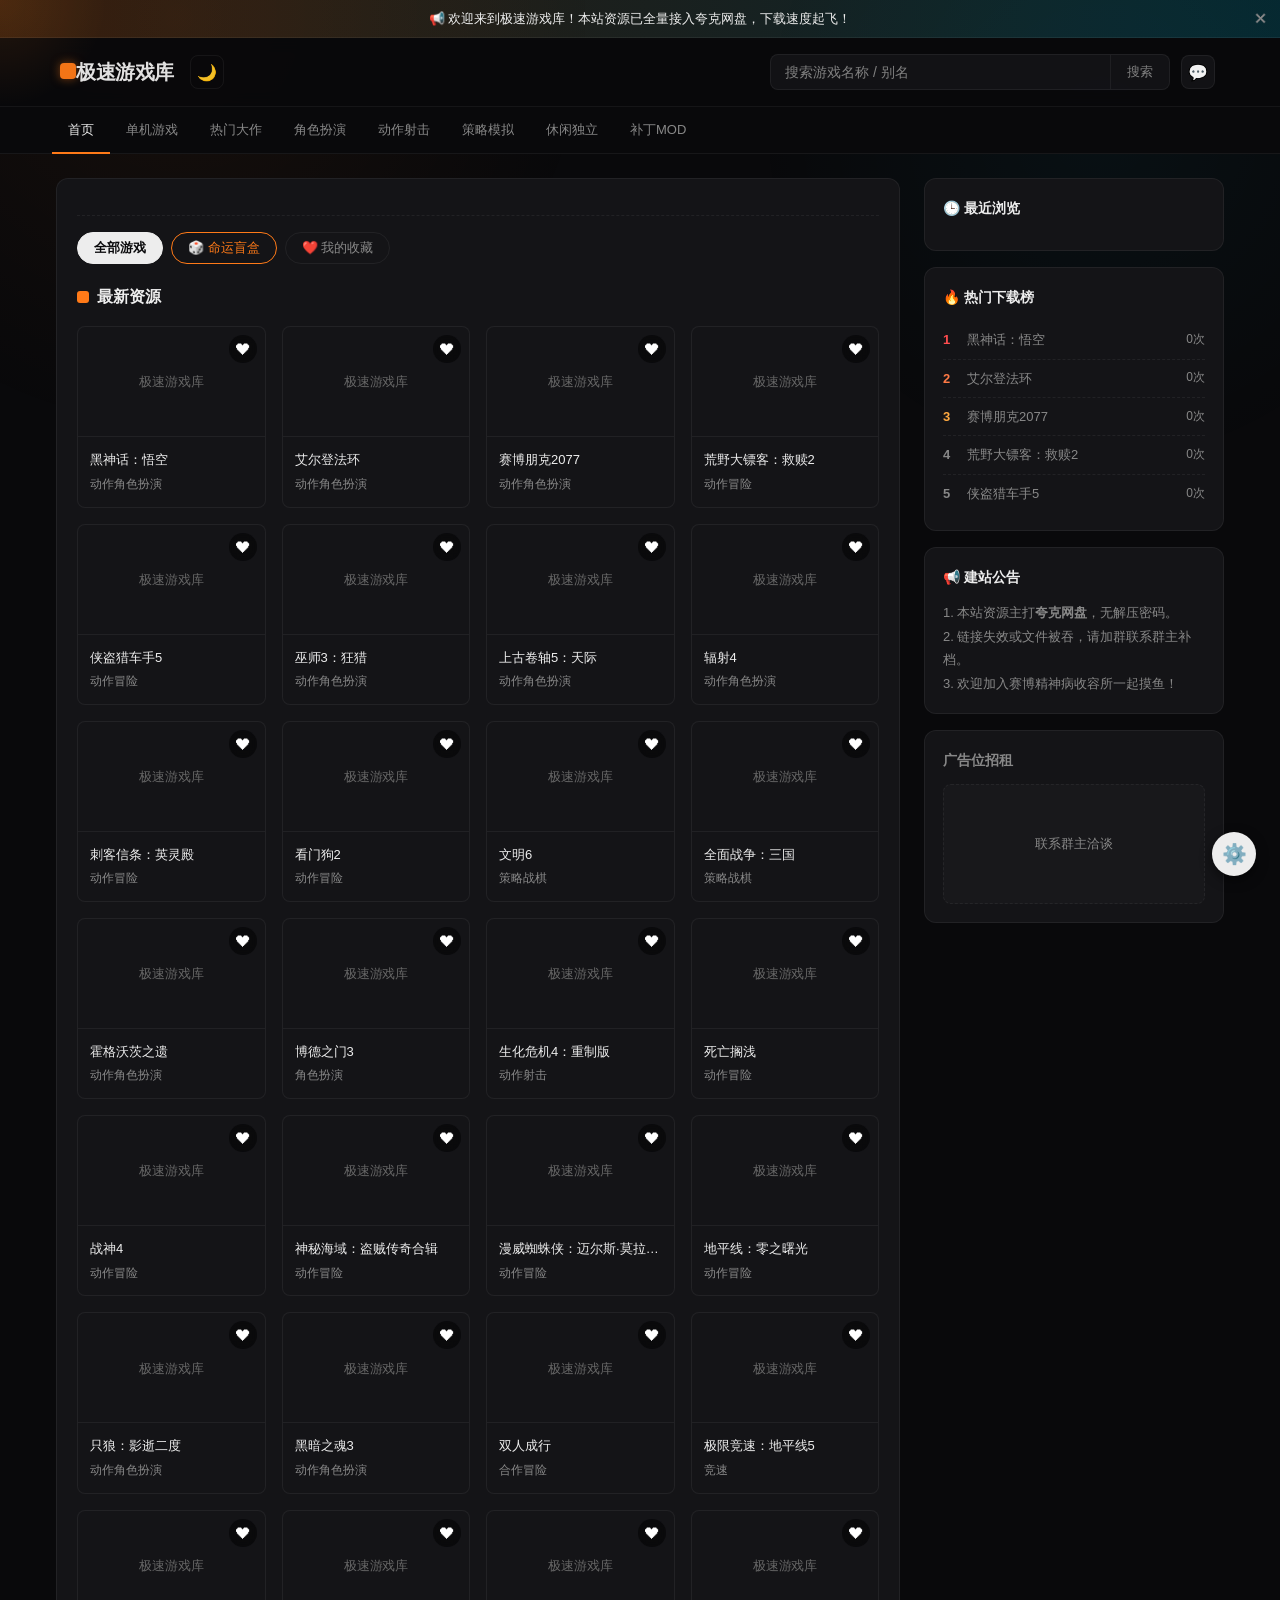
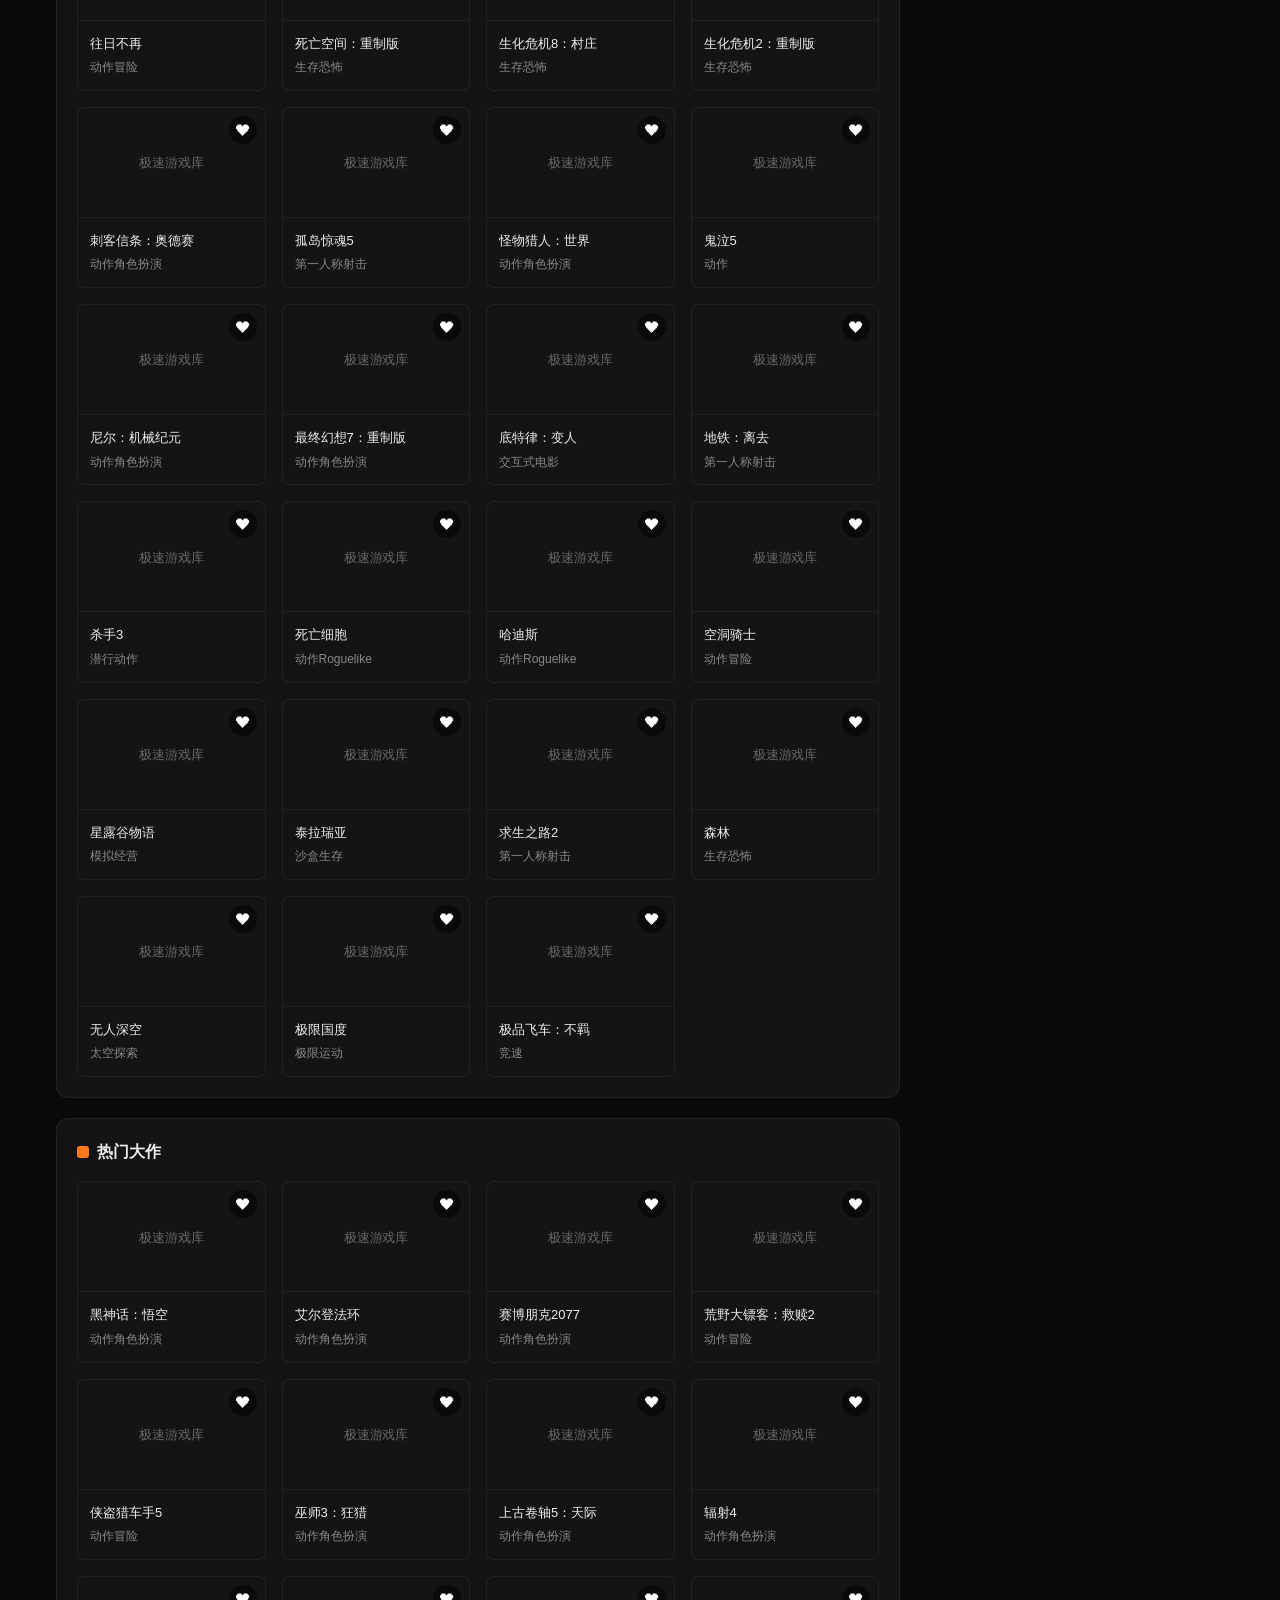
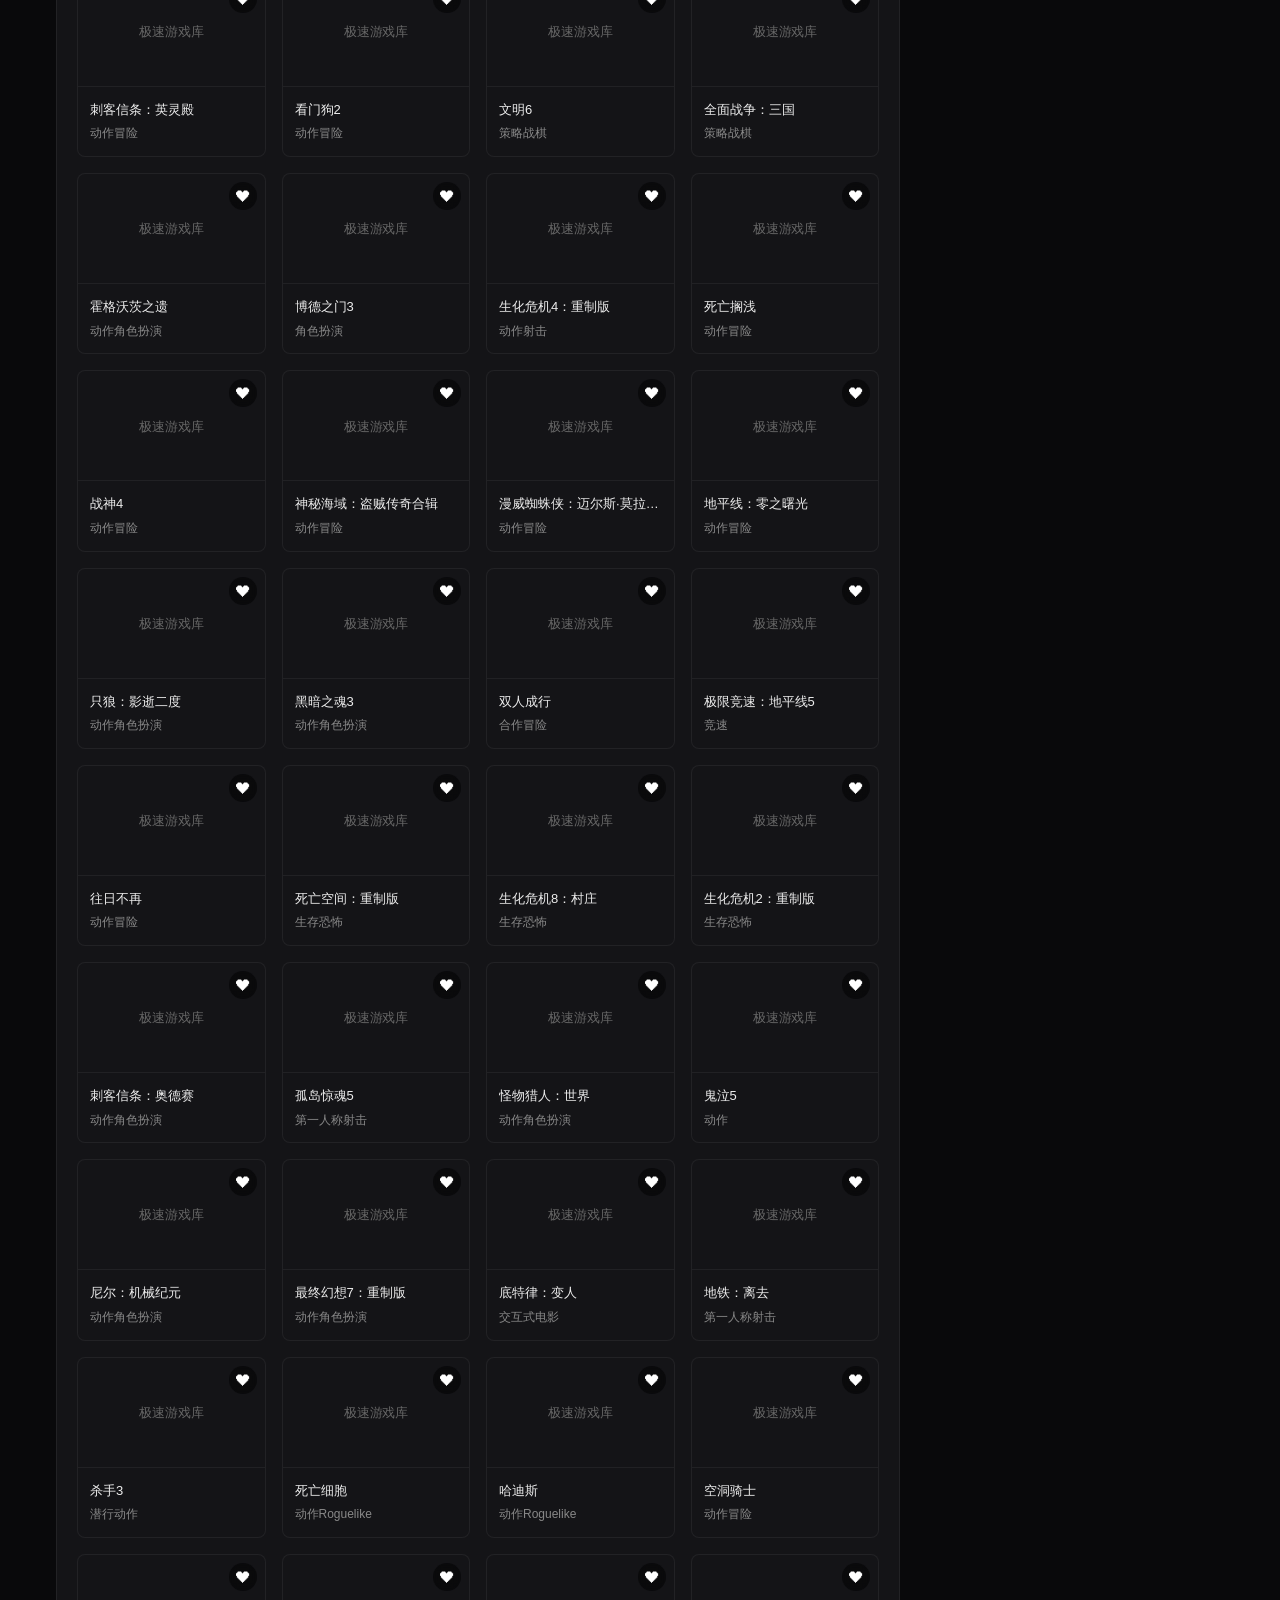
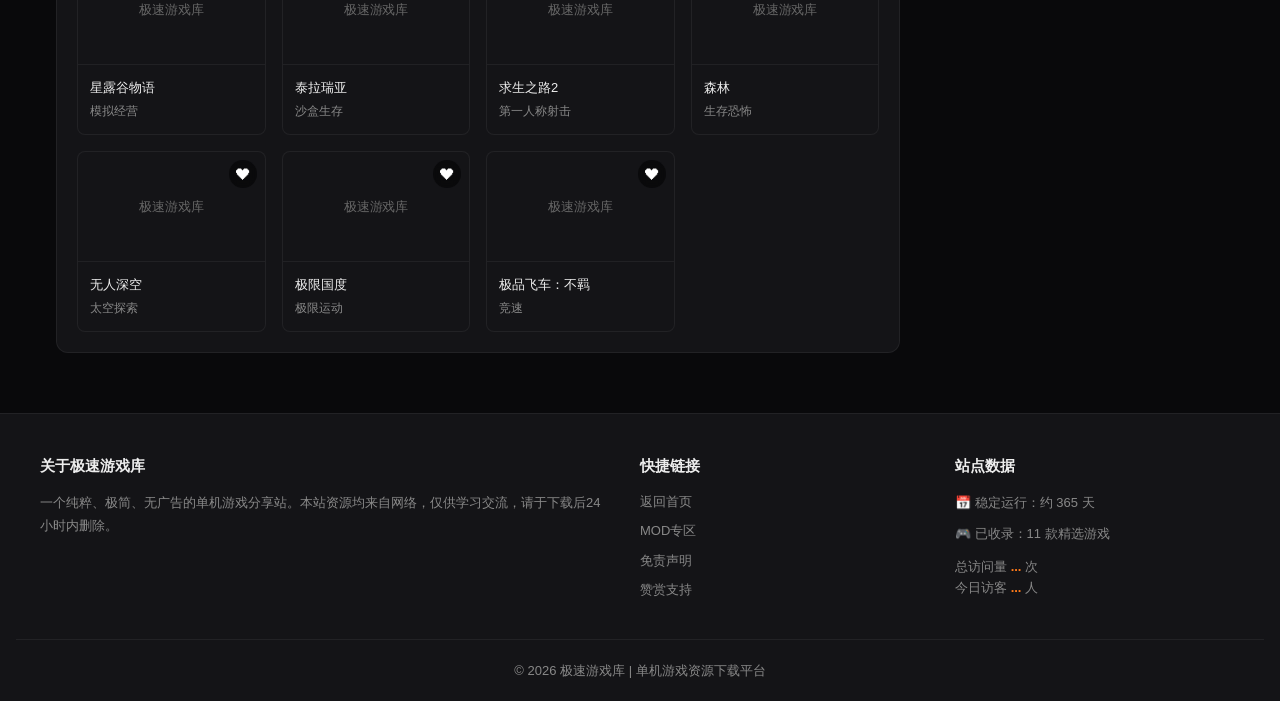
==== index.html @ d7a6e47b "Upload files via ZiptoGit" ====
<!DOCTYPE html>
<html lang="zh-CN">
<head>
<meta charset="UTF-8">
<meta name="viewport" content="width=device-width, initial-scale=1.0">
<title>极速游戏库 - 单机游戏下载平台</title>
<link rel="icon" href="data:image/svg+xml,%3Csvg xmlns='http://www.w3.org/2000/svg' viewBox='0 0 64 64'%3E%3Crect width='64' height='64' rx='12' fill='%23ff7a18'/%3E%3Ctext x='32' y='45' font-family='Arial' font-size='36' font-weight='bold' fill='%23fff' text-anchor='middle'%3EJ%3C/text%3E%3C/svg%3E">
<link rel="manifest" href="manifest.json">
<link rel="preconnect" href="https://cdn.akamai.steamstatic.com" crossorigin>
<link rel="dns-prefetch" href="https://cdn.akamai.steamstatic.com">
<link rel="stylesheet" href="css/common.css">
<link rel="stylesheet" href="css/home.css">
</head>
<body>
<header>
  <div class="top-bar">
    <div class="header-left">
      <div class="logo">极速游戏库</div>
      <button class="theme-toggle" id="themeToggle" title="切换主题">🌙</button>
    </div>
    <div class="search-container">
      <div class="search-box">
        <input type="text" id="searchInput" placeholder="搜索游戏名称 / 别名" autocomplete="off">
        <button id="searchBtn" type="button">搜索</button>
      </div>
      <div class="search-suggestions" id="searchSuggestions"></div>
    </div>
  </div>
</header>
<div class="nav">
  <div class="nav-inner" id="navBar">
    <a href="index.html" class="active" data-category="首页">首页</a>
    <a href="javascript:void(0)" data-category="单机游戏">单机游戏</a>
    <a href="javascript:void(0)" data-category="热门大作">热门大作</a>
    <a href="javascript:void(0)" data-category="角色扮演">角色扮演</a>
    <a href="javascript:void(0)" data-category="动作射击">动作射击</a>
    <a href="javascript:void(0)" data-category="策略模拟">策略模拟</a>
    <a href="javascript:void(0)" data-category="休闲独立">休闲独立</a>
    <a href="pages/mods.html">补丁MOD</a>
  </div>
</div>
<div class="container">
  <div class="main">
    <div class="main-box">
      <!-- 标签云容器 -->
      <div class="tag-cloud" id="tagCloud"></div>

      <div class="filter-pills" id="filterPills">
        <button class="pill active" data-filter="首页">全部游戏</button>
        <button class="pill" id="randomBtn" style="border-color: var(--brand); color: var(--brand);">🎲 命运盲盒</button>
        <button class="pill" data-filter="我的收藏">❤️ 我的收藏</button>
      </div>
      <div class="section-title" id="latestTitle"><span>最新资源</span></div>
      <div id="gameList" class="game-grid"></div>
    </div>
    <div class="main-box" id="hotSection">
      <div class="section-title"><span>热门大作</span></div>
      <div id="hotList" class="game-grid"></div>
    </div>
  </div>
  <div class="sidebar">
    <div class="side-box">
      <div class="side-title">🕒 最近浏览</div>
      <ul class="side-list" id="recentList"></ul>
    </div>
    <div class="side-box">
      <div class="side-title">🔥 热门下载榜</div>
      <ul class="side-list" id="rankList"></ul>
    </div>
    <div class="side-box">
      <div class="side-title">📢 建站公告</div>
      <div style="font-size:13px; color:var(--text-dim); line-height:1.8;">
        1. 本站资源主打<strong>夸克网盘</strong>，无解压密码。<br>
        2. 链接失效或文件被吞，请加群联系群主补档。<br>
        3. 欢迎加入赛博精神病收容所一起摸鱼！
      </div>
    </div>
    <div class="side-box ad-box">
      <div class="side-title" style="color:var(--text-dim); border-color:var(--border);">广告位招租</div>
      <div style="height: 120px; display: flex; align-items: center; justify-content: center; background: rgba(255,255,255,0.02); border: 1px dashed var(--border); border-radius: 8px; color: var(--text-dim); font-size: 13px;">
        联系群主洽谈
      </div>
    </div>
  </div>
</div>
<footer>
  <div class="footer-grid">
    <div class="footer-col"><h4>关于极速游戏库</h4><p>一个纯粹、极简、无广告的单机游戏分享站。本站资源均来自网络，仅供学习交流，请于下载后24小时内删除。</p></div>
    <div class="footer-col"><h4>快捷链接</h4><ul><li><a href="index.html">返回首页</a></li><li><a href="pages/mods.html">MOD专区</a></li><li><a href="javascript:void(0)" onclick="openModal('notice')">免责声明</a></li><li><a href="javascript:void(0)" onclick="openModal('support')">赞赏支持</a></li></ul></div>
    <div class="footer-col"><h4>站点数据</h4>
      <p>📅 稳定运行：约 365 天</p>
      <p>🎮 已收录：11 款精选游戏</p>
      <div style="margin-top: 10px; font-size: 13px; color: var(--text-dim);">
        <span id="busuanzi_container_site_pv">总访问量 <span id="busuanzi_value_site_pv" style="color:var(--brand);font-weight:bold;">...</span> 次</span><br>
        <span id="busuanzi_container_site_uv">今日访客 <span id="busuanzi_value_site_uv" style="color:var(--brand);font-weight:bold;">...</span> 人</span>
      </div>
    </div>
  </div>
  <div class="footer-bottom">© 2026 极速游戏库 | 单机游戏资源下载平台</div>
</footer>
<script src="js/common.js"></script>
<script src="js/home.js"></script>
<script async src="https://busuanzi.ibruce.info/busuanzi/2.6/busuanzi.pure.mini.js"></script>
<script>
  if ('serviceWorker' in navigator) {
    window.addEventListener('load', () => { navigator.serviceWorker.register('/sw.js').catch(err => console.log('PWA 注册失败:', err)); });
  }
</script>
</body>
</html>
---- css/common.css ----
* { margin: 0; padding: 0; box-sizing: border-box; }
:root {
  --brand: #ff7a18; --brand-2: #ffb347; --brand-deep: #ff4d00; --accent: #00d4ff;
  --bg: #09090b; --card-bg: #141417;
  --border: rgba(255,255,255,.06); --border-hover: rgba(255,255,255,.15);
  --text: #ededed; --text-dim: #888; --radius: 12px; --shadow: rgba(0,0,0,.5);
}
html.light-theme {
  --bg: #f5f5f7; --card-bg: #ffffff;
  --border: rgba(0,0,0,.08); --border-hover: rgba(0,0,0,.15);
  --text: #1a1a1a; --text-dim: #666; --shadow: rgba(0,0,0,.1);
}
html { scroll-behavior: smooth; -webkit-text-size-adjust: 100%; }
body { min-height: 100vh; background: var(--bg); color: var(--text); font-size: 14px; line-height: 1.65; font-family: "Microsoft YaHei", sans-serif; overflow-x: hidden; transition: background .3s, color .3s; }
img { max-width: 100%; } a { color: inherit; } button, input { font-family: inherit; }
[hidden] { display: none !important; }

.img-blur { filter: blur(12px); opacity: 0.5; transition: filter 0.5s ease, opacity 0.5s ease; }
.img-loaded { filter: blur(0); opacity: 1; }

@view-transition { navigation: auto; }
::view-transition-old(root) { animation: fade-out 0.3s ease; }
::view-transition-new(root) { animation: fade-in 0.3s ease; }
@keyframes fade-out { to { opacity: 0; } }
@keyframes fade-in { from { opacity: 0; } }

.announcement-bar { background: linear-gradient(90deg, rgba(255,122,24,.15), rgba(0,212,255,.15)); border-bottom: 1px solid var(--border); color: var(--text); text-align: center; padding: 8px 16px; font-size: 13px; position: relative; z-index: 101; }
.ann-close { position: absolute; right: 12px; top: 50%; transform: translateY(-50%); background: transparent; border: 0; color: var(--text-dim); cursor: pointer; font-size: 14px; }
.ann-close:hover { color: var(--text); }

.fab-container { position: fixed; right: 24px; bottom: 24px; z-index: 900; display: flex; flex-direction: column; align-items: flex-end; gap: 12px; }
.fab-menu { display: flex; flex-direction: column; gap: 8px; opacity: 0; transform: translateY(20px) scale(.9); pointer-events: none; transition: all .3s cubic-bezier(.175,.885,.32,1.275); }
.fab-menu.show { opacity: 1; transform: translateY(0) scale(1); pointer-events: auto; }
.fab-item, .fab-main { width: 44px; height: 44px; border-radius: 50%; border: 1px solid var(--border); background: var(--card-bg); color: var(--text); font-size: 18px; cursor: pointer; display: flex; align-items: center; justify-content: center; box-shadow: 0 4px 12px var(--shadow); transition: all .2s; }
.fab-main { background: var(--text); color: var(--bg); font-size: 20px; }
.fab-item:hover { border-color: var(--brand); color: var(--brand); }
.fab-main:hover { transform: scale(1.05); }

.modal-overlay { position: fixed; inset: 0; z-index: 9999; background: rgba(0,0,0,.6); backdrop-filter: blur(2px); display: flex; align-items: center; justify-content: center; opacity: 0; pointer-events: none; transition: opacity .3s; }
.modal-overlay.show { opacity: 1; pointer-events: auto; }
.modal-box { background: var(--card-bg); border: 1px solid var(--border); border-radius: 12px; padding: 24px; width: 90%; max-width: 400px; position: relative; transform: translateY(20px); transition: transform .3s; box-shadow: 0 20px 40px var(--shadow); }
.modal-overlay.show .modal-box { transform: translateY(0); }
.modal-close { position: absolute; top: 12px; right: 12px; background: transparent; border: 0; color: var(--text-dim); font-size: 18px; cursor: pointer; }
.modal-box h3 { font-size: 18px; margin-bottom: 12px; color: var(--brand); }
.modal-box p { font-size: 13px; color: var(--text-dim); line-height: 1.8; margin-bottom: 8px; }
.qr-placeholder { width: 100%; height: 180px; background: rgba(255,255,255,.05); border: 1px dashed var(--border); border-radius: 8px; display: flex; align-items: center; justify-content: center; color: var(--text-dim); font-size: 13px; margin-top: 16px; }

#cursor-glow { position: fixed; top: 0; left: 0; width: 250px; height: 250px; background: radial-gradient(circle, rgba(255,122,24,.12) 0%, transparent 60%); border-radius: 50%; pointer-events: none; z-index: 9999; transform: translate(-50%, -50%); transition: opacity .3s ease; mix-blend-mode: screen; opacity: 0; will-change: transform; }
html.light-theme #cursor-glow { mix-blend-mode: multiply; background: radial-gradient(circle, rgba(0,0,0,.05) 0%, transparent 60%); }
@media (hover: hover) { #cursor-glow { opacity: 1; } }
body::before { content: ""; position: fixed; inset: -10%; z-index: -1; pointer-events: none; background: radial-gradient(circle 600px at 20% 10%, rgba(255,122,24,.06), transparent 70%), radial-gradient(circle 500px at 80% 20%, rgba(0,212,255,.04), transparent 70%); }
html.light-theme body::before { opacity: 0.3; }

@keyframes fadeUp { from { opacity: 0; transform: translateY(12px); } to { opacity: 1; transform: translateY(0); } }

header { position: sticky; top: 0; z-index: 100; background: var(--bg); opacity: 0.95; backdrop-filter: blur(8px); -webkit-backdrop-filter: blur(8px); border-bottom: 1px solid var(--border); transition: box-shadow .3s ease; }
header.scrolled { box-shadow: 0 4px 20px var(--shadow); }
header::after { content: ""; position: absolute; left: 0; bottom: -1px; height: 2px; width: var(--progress, 0%); background: var(--brand); transition: width .1s linear; }
.top-bar { max-width: 1200px; margin: 0 auto; padding: 16px 20px; display: flex; align-items: center; justify-content: space-between; gap: 20px; flex-wrap: wrap; animation: fadeUp .5s ease; }
.header-left { display: flex; align-items: center; gap: 16px; }
.logo { font-size: 20px; font-weight: 700; letter-spacing: -.5px; }
.logo a { color: var(--text); text-decoration: none; display: flex; align-items: center; gap: 8px; }
.logo::before { content: ""; display: inline-block; width: 16px; height: 16px; border-radius: 4px; background: var(--brand); box-shadow: 0 0 10px rgba(255,122,24,.5); }
.theme-toggle { background: transparent; border: 1px solid var(--border); color: var(--text); width: 34px; height: 34px; border-radius: 8px; cursor: pointer; display: flex; align-items: center; justify-content: center; font-size: 16px; transition: all .2s; }
.theme-toggle:hover { border-color: var(--border-hover); }

/* 【修改点在这里】加了 min-width: 150px; 防止搜索框被挤爆 */
.search-container { flex: 1; max-width: 400px; min-width: 200px; position: relative; }
.search-box { display: flex; background: var(--card-bg); border: 1px solid var(--border); border-radius: 8px; transition: all .2s ease; min-width: 150px; }
.search-box:focus-within { border-color: rgba(255,122,24,.5); box-shadow: 0 0 0 2px rgba(255,122,24,.1); }
#searchInput { flex: 1; min-width: 0; padding: 9px 14px; border: 0; outline: none; font-size: 14px; color: var(--text); background: transparent; }
#searchInput::placeholder { color: var(--text-dim); }
#searchBtn { padding: 0 16px; border: 0; border-left: 1px solid var(--border); cursor: pointer; color: var(--text-dim); font-size: 13px; background: transparent; border-radius: 0 8px 8px 0; transition: color .2s; }
#searchBtn:hover { color: var(--text); }
.search-suggestions { position: absolute; top: 100%; left: 0; right: 0; margin-top: 6px; background: var(--card-bg); border: 1px solid var(--border); border-radius: 8px; box-shadow: 0 10px 30px var(--shadow); z-index: 1000; max-height: 250px; overflow-y: auto; display: none; padding: 6px; }
.search-suggestions.show { display: block; animation: fadeUp .2s ease; }
.suggestion-item { padding: 8px 12px; border-radius: 6px; cursor: pointer; display: flex; align-items: center; gap: 10px; transition: background .2s; }
.suggestion-item:hover { background: rgba(255,122,24,.1); color: var(--brand); }
.suggestion-item img { width: 40px; height: 20px; object-fit: cover; border-radius: 2px; }
.suggestion-item span { font-size: 13px; }

.nav { border-bottom: 1px solid var(--border); background: var(--bg); position: sticky; top: 67px; z-index: 99; }
.nav-inner { max-width: 1200px; margin: 0 auto; display: flex; flex-wrap: wrap; padding: 0 12px; position: relative; }
.nav-inner a { color: var(--text-dim); text-decoration: none; padding: 12px 16px; font-size: 13px; display: block; transition: color .2s; }
.nav-inner a:hover, .nav-inner a.active { color: var(--text); }
.nav-indicator { position: absolute; bottom: -1px; height: 2px; background: var(--brand); transition: all .3s cubic-bezier(.4,0,.2,1); opacity: 0; pointer-events: none; }

.container { max-width: 1200px; margin: 24px auto; padding: 0 16px; display: grid; grid-template-columns: minmax(0, 1fr) 300px; gap: 24px; align-items: start; }
.section-title { font-size: 16px; font-weight: 600; margin-bottom: 16px; display: flex; align-items: center; gap: 8px; }
.section-title::before { content: ""; width: 12px; height: 12px; border-radius: 3px; background: var(--brand); }
.side-box { background: var(--card-bg); border: 1px solid var(--border); border-radius: var(--radius); padding: 18px; margin-bottom: 16px; animation: fadeUp .5s ease .1s both; transition: background .3s; }
.side-title { font-size: 14px; font-weight: 600; margin-bottom: 12px; color: var(--text); }
.side-list { list-style: none; }
.side-list li { border-bottom: 1px solid var(--border); }
.side-list li:last-child { border-bottom: 0; }
.side-list li a { display: flex; align-items: center; color: var(--text-dim); text-decoration: none; padding: 10px 0; font-size: 13px; transition: color .2s; }
.side-list li a:hover { color: var(--brand); }

footer { border-top: 1px solid var(--border); background: var(--card-bg); padding: 40px 16px 20px; margin-top: 40px; font-size: 13px; transition: background .3s; }
.footer-grid { max-width: 1200px; margin: 0 auto; display: grid; grid-template-columns: 2fr 1fr 1fr; gap: 30px; text-align: left; margin-bottom: 30px; }
.footer-col h4 { font-size: 15px; color: var(--text); margin-bottom: 12px; }
.footer-col p { color: var(--text-dim); line-height: 1.8; margin-bottom: 8px; }
.footer-col ul { list-style: none; }
.footer-col ul li { margin-bottom: 8px; }
.footer-col ul li a { color: var(--text-dim); text-decoration: none; transition: color .2s; }
.footer-col ul li a:hover { color: var(--brand); }
.footer-bottom { text-align: center; color: var(--text-dim); padding-top: 20px; border-top: 1px solid var(--border); }

.toast { position: fixed; left: 50%; bottom: 40px; z-index: 9999; transform: translateX(-50%) translateY(10px); background: var(--text); color: var(--bg); font-weight: 500; padding: 10px 20px; border-radius: 8px; font-size: 13px; box-shadow: 0 10px 30px var(--shadow); opacity: 0; pointer-events: none; transition: all .2s; }
.toast.show { opacity: 1; transform: translateX(-50%) translateY(0); }
.reveal { opacity: 0; transform: translateY(10px); transition: all .4s ease; transition-delay: calc(var(--i, 0) * 50ms); }
.reveal.in { opacity: 1; transform: translateY(0); }
::-webkit-scrollbar { width: 6px; height: 6px; }
::-webkit-scrollbar-track { background: var(--bg); }
::-webkit-scrollbar-thumb { background: #333; border-radius: 3px; }
html.light-theme ::-webkit-scrollbar-thumb { background: #ccc; }

@media (max-width: 960px) { 
  .container { grid-template-columns: minmax(0, 1fr); } 
  .nav { top: 55px; } 
  .footer-grid { grid-template-columns: 1fr; gap: 20px; } 
}
---- css/home.css ----
.main-box { background: var(--card-bg); border: 1px solid var(--border); border-radius: var(--radius); padding: 20px; margin-bottom: 20px; animation: fadeUp .5s ease; }

/* 标签云样式 */
.tag-cloud { display: flex; flex-wrap: wrap; gap: 8px; margin-bottom: 16px; padding-bottom: 16px; border-bottom: 1px dashed var(--border); }
.tag-item { font-size: 12px; color: var(--text-dim); background: rgba(255,255,255,.03); border: 1px solid var(--border); padding: 4px 12px; border-radius: 20px; cursor: pointer; transition: all .2s; }
.tag-item:hover { color: var(--brand); border-color: var(--brand); background: rgba(255,122,24,.1); }

.filter-pills { display: flex; gap: 8px; margin-bottom: 20px; flex-wrap: wrap; }
.pill { padding: 6px 16px; border-radius: 20px; background: transparent; border: 1px solid var(--border); color: var(--text-dim); font-size: 13px; cursor: pointer; transition: all .2s ease; }
.pill:hover { border-color: var(--border-hover); color: var(--text); }
.pill.active { background: var(--text); border-color: var(--text); color: var(--bg); font-weight: bold; }

.game-grid { display: grid; grid-template-columns: repeat(4, 1fr); gap: 16px; }
.game-card { position: relative; display: block; border-radius: 8px; overflow: hidden; text-decoration: none; color: inherit; background: var(--card-bg); border: 1px solid var(--border); transition: border-color .2s ease, transform .2s ease; }
.game-card::before { content: ""; position: absolute; inset: 0; z-index: 0; background: radial-gradient(400px circle at var(--cx, 50%) var(--cy, 50%), rgba(255,255,255,.05), transparent 40%); opacity: 0; transition: opacity .2s ease; pointer-events: none; }
html.light-theme .game-card::before { background: radial-gradient(400px circle at var(--cx, 50%) var(--cy, 50%), rgba(0,0,0,.03), transparent 40%); }
.game-card:hover { border-color: var(--border-hover); transform: translateY(-2px); }
.game-card:hover::before { opacity: 1; }
.game-card img { width: 100%; height: 110px; object-fit: cover; display: block; border-bottom: 1px solid var(--border); transition: opacity .2s; }
.game-card:hover img { opacity: .8; }
.game-card-info { padding: 12px; position: relative; z-index: 1; }
.game-card-info h4 { font-size: 13px; font-weight: 500; margin-bottom: 4px; color: var(--text); overflow: hidden; text-overflow: ellipsis; white-space: nowrap; }
.game-card-info p { font-size: 12px; color: var(--text-dim); }

.card-fav-btn { position: absolute; top: 8px; right: 8px; z-index: 2; width: 28px; height: 28px; border-radius: 50%; border: 0; background: rgba(0,0,0,.5); color: #fff; font-size: 14px; display: flex; align-items: center; justify-content: center; cursor: pointer; backdrop-filter: blur(4px); transition: all .2s; }
.card-fav-btn:hover { background: rgba(0,0,0,.7); transform: scale(1.1); }
.card-fav-btn.active { color: #ff4d4f; background: rgba(255,255,255,.9); }

.new-tag { position: absolute; top: 8px; left: 8px; z-index: 2; background: #ff4d4f; color: #fff; font-size: 10px; font-weight: bold; padding: 2px 6px; border-radius: 4px; box-shadow: 0 2px 8px rgba(255,77,79,.5); animation: pulseNew 2s infinite; }
@keyframes pulseNew { 0% { transform: scale(1); } 50% { transform: scale(1.1); } 100% { transform: scale(1); } }

.game-card.skeleton { height: 165px; background: linear-gradient(90deg, var(--card-bg) 25%, var(--border) 50%, var(--card-bg) 75%); background-size: 200% 100%; animation: shimmer 1.5s infinite; border-color: transparent; }
.game-card.skeleton::before { display: none; }
@keyframes shimmer { 0% { background-position: 200% 0; } 100% { background-position: -200% 0; } }

.empty-state { grid-column: 1 / -1; display: flex; flex-direction: column; align-items: center; justify-content: center; padding: 60px 0; color: var(--text-dim); }
.empty-icon { font-size: 40px; margin-bottom: 16px; animation: float 3s ease-in-out infinite; }
@keyframes float { 0%, 100% { transform: translateY(0); } 50% { transform: translateY(-10px); } }
.daily-quote { font-size: 13px; line-height: 1.8; color: var(--text-dim); font-style: italic; }

#rankList li { display: flex; border-bottom: 1px dashed var(--border); padding: 0; }
#rankList li:last-child { border-bottom: 0; }
#rankList a:hover { color: var(--brand); }

@media (max-width: 960px) { .game-grid { grid-template-columns: repeat(2, 1fr); gap: 12px; } }
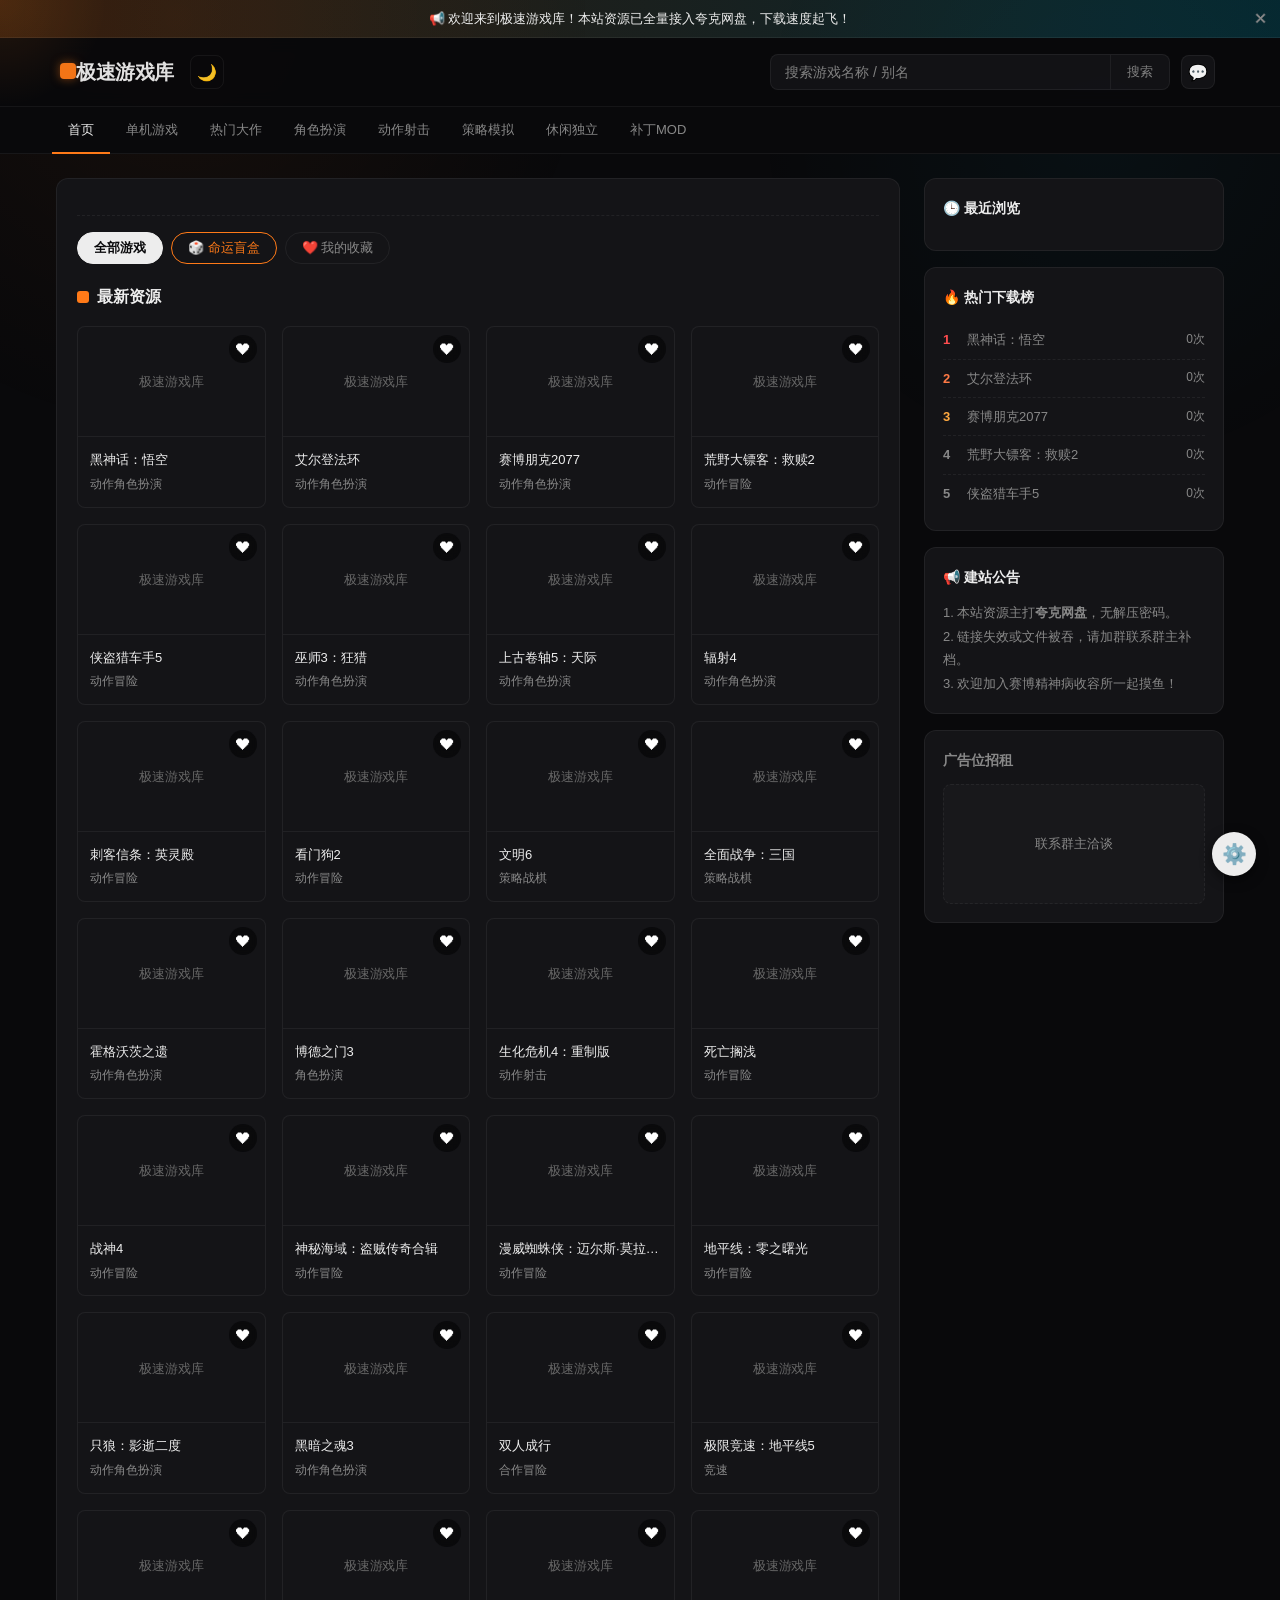
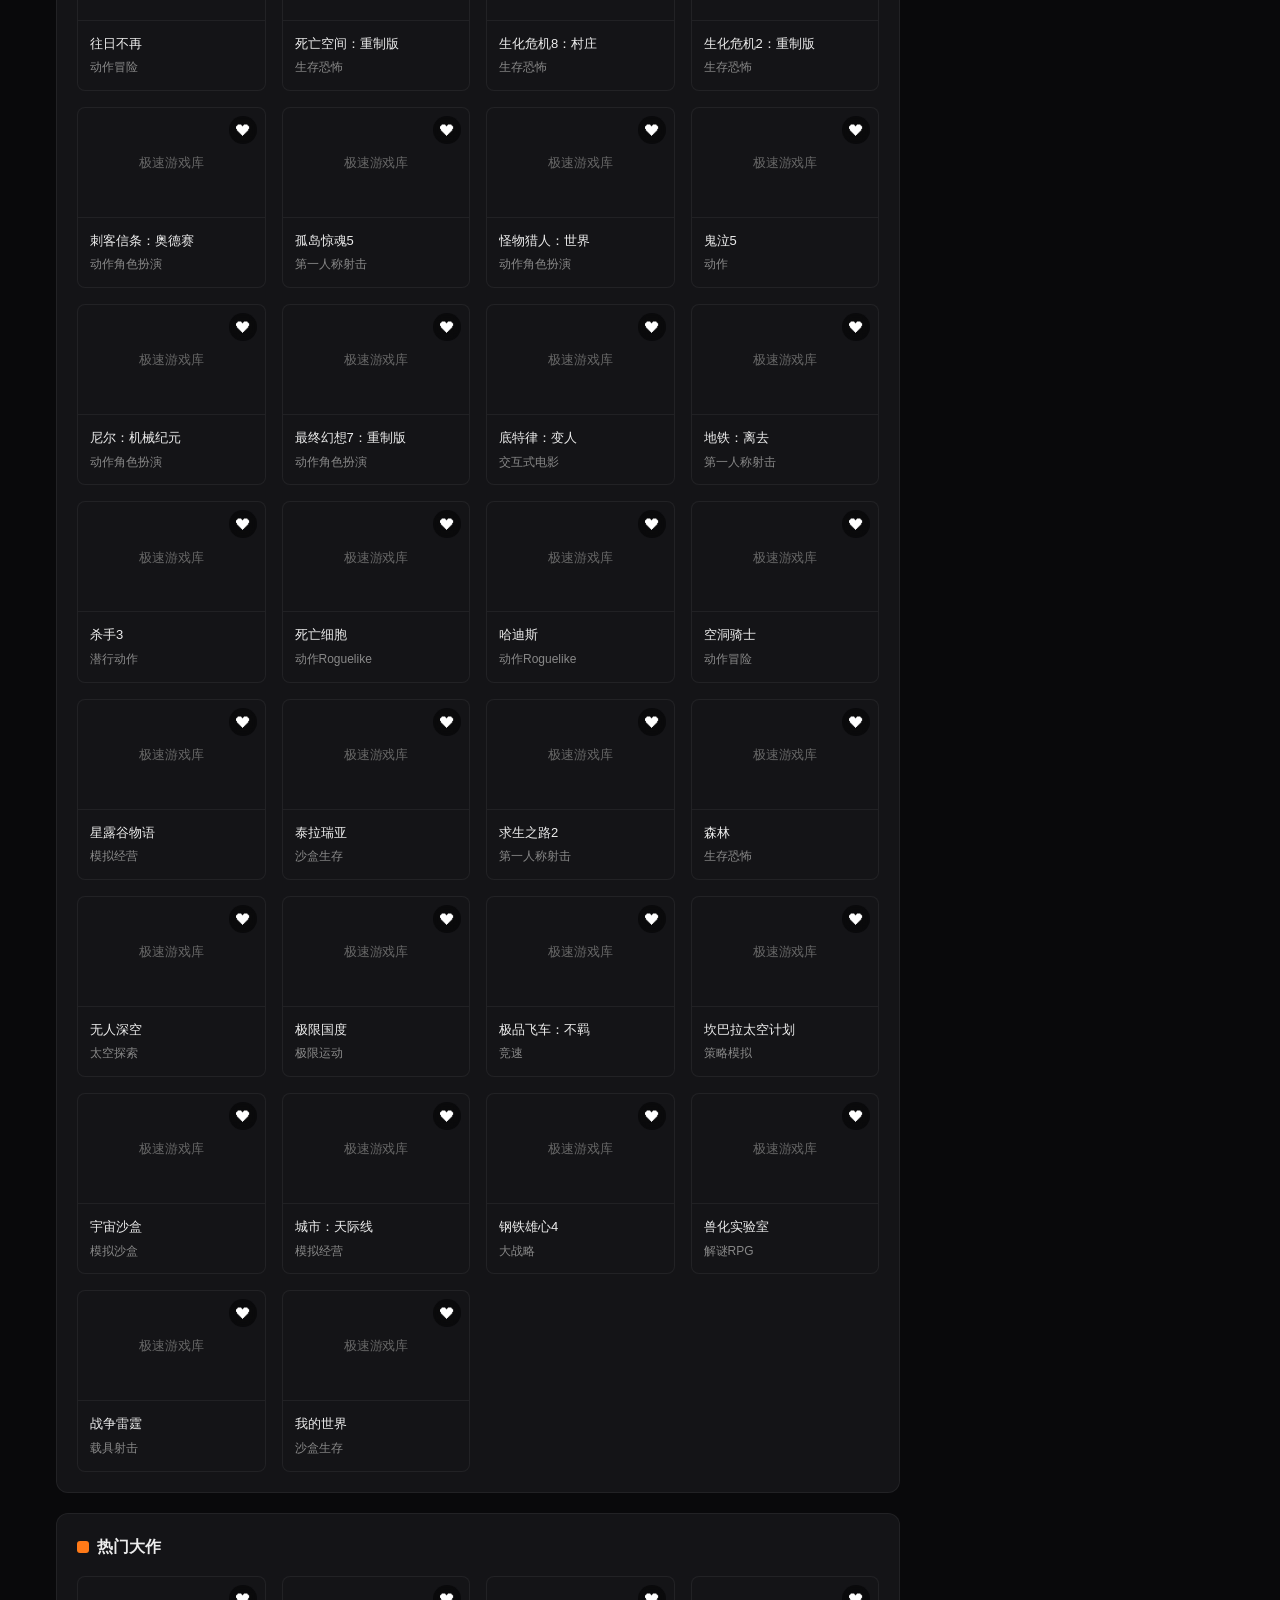
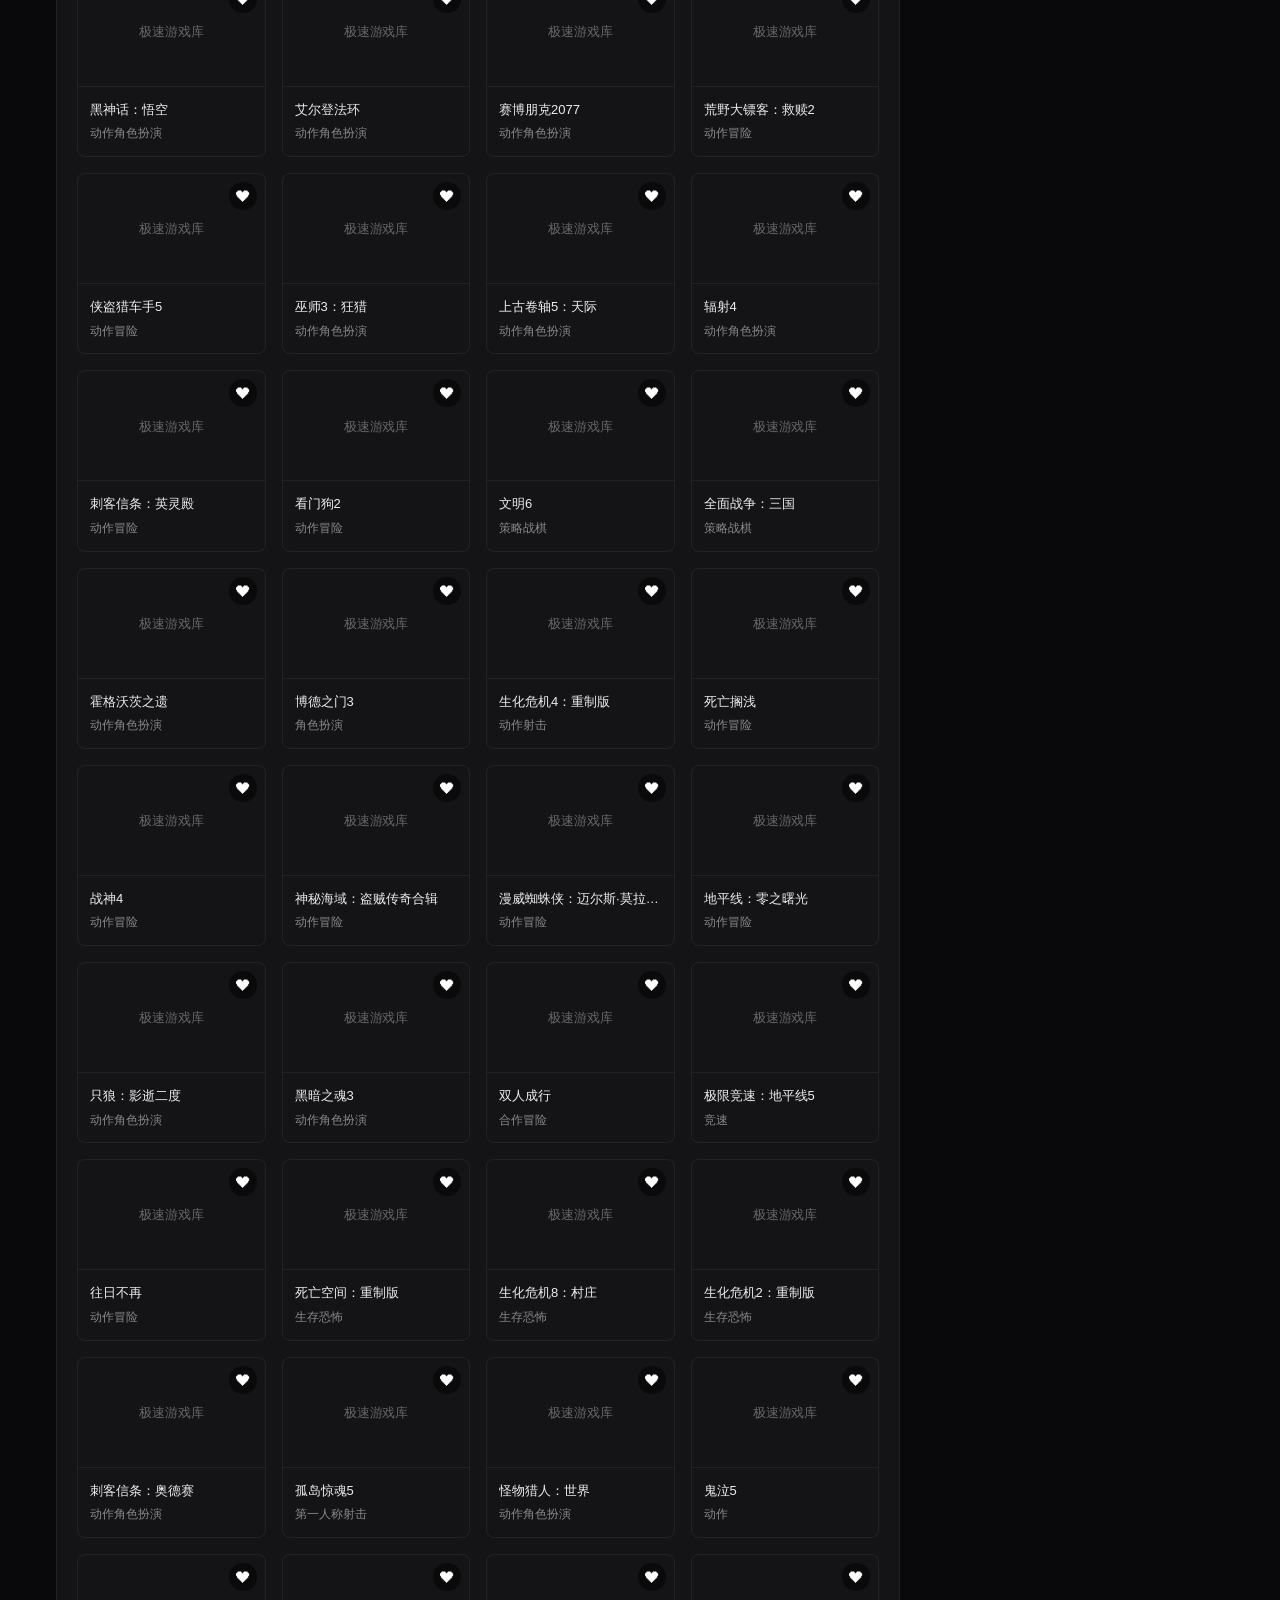
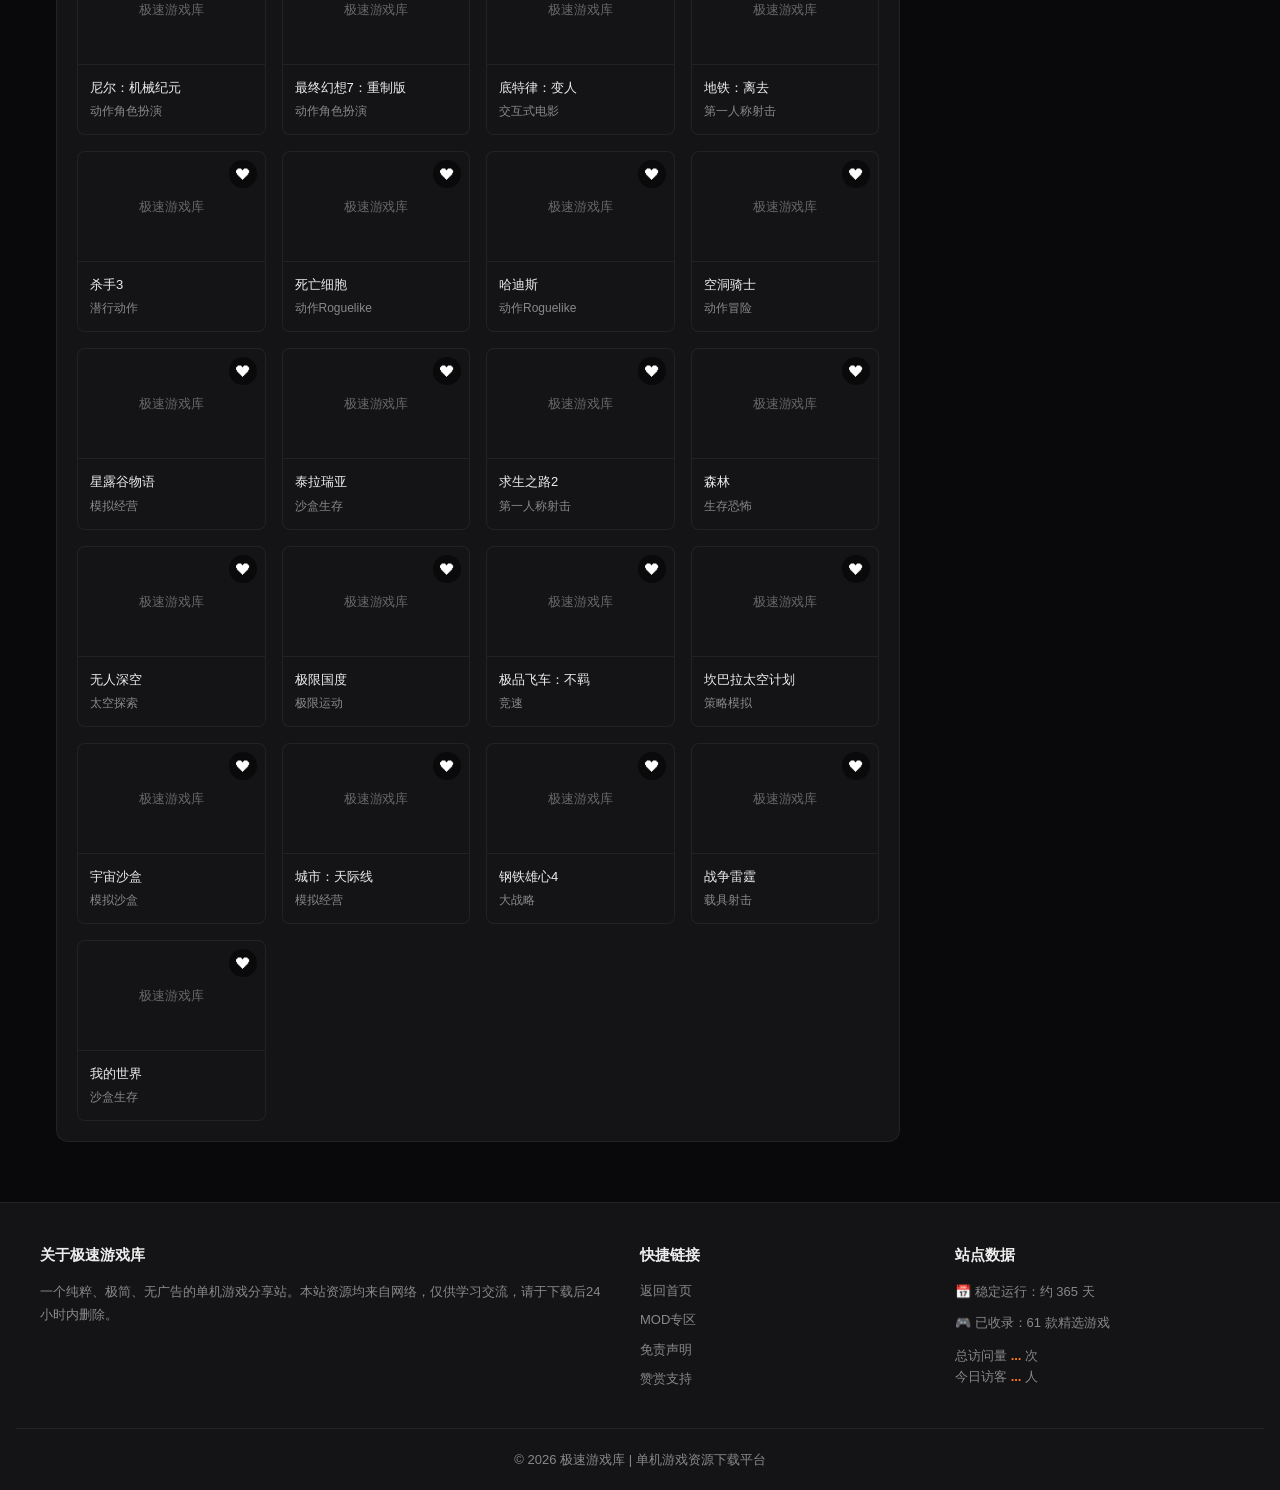
==== commit edcabb87: "Enhance mobile nav and update game count Updated mobile navigation options and game count in footer." ====
--- a/index.html
+++ b/index.html
@@ -28,6 +28,19 @@
   </div>
 </header>
 <div class="nav">
+  <!-- 手机端下拉框 -->
+  <select class="mobile-nav-select" id="mobileNavSelect">
+    <option value="index.html">🏠 首页</option>
+    <option value="index.html?cat=单机游戏">单机游戏</option>
+    <option value="index.html?cat=热门大作">热门大作</option>
+    <option value="index.html?cat=角色扮演">角色扮演</option>
+    <option value="index.html?cat=动作射击">动作射击</option>
+    <option value="index.html?cat=策略模拟">策略模拟</option>
+    <option value="index.html?cat=休闲独立">休闲独立</option>
+    <option value="pages/mods.html">补丁MOD</option>
+  </select>
+
+  <!-- 电脑端导航 -->
   <div class="nav-inner" id="navBar">
     <a href="index.html" class="active" data-category="首页">首页</a>
     <a href="javascript:void(0)" data-category="单机游戏">单机游戏</a>
@@ -42,9 +55,7 @@
 <div class="container">
   <div class="main">
     <div class="main-box">
-      <!-- 标签云容器 -->
       <div class="tag-cloud" id="tagCloud"></div>
-
       <div class="filter-pills" id="filterPills">
         <button class="pill active" data-filter="首页">全部游戏</button>
         <button class="pill" id="randomBtn" style="border-color: var(--brand); color: var(--brand);">🎲 命运盲盒</button>
@@ -89,7 +100,7 @@
     <div class="footer-col"><h4>快捷链接</h4><ul><li><a href="index.html">返回首页</a></li><li><a href="pages/mods.html">MOD专区</a></li><li><a href="javascript:void(0)" onclick="openModal('notice')">免责声明</a></li><li><a href="javascript:void(0)" onclick="openModal('support')">赞赏支持</a></li></ul></div>
     <div class="footer-col"><h4>站点数据</h4>
       <p>📅 稳定运行：约 365 天</p>
-      <p>🎮 已收录：11 款精选游戏</p>
+      <p>🎮 已收录：61 款精选游戏</p>
       <div style="margin-top: 10px; font-size: 13px; color: var(--text-dim);">
         <span id="busuanzi_container_site_pv">总访问量 <span id="busuanzi_value_site_pv" style="color:var(--brand);font-weight:bold;">...</span> 次</span><br>
         <span id="busuanzi_container_site_uv">今日访客 <span id="busuanzi_value_site_uv" style="color:var(--brand);font-weight:bold;">...</span> 人</span>
@@ -107,4 +118,4 @@
   }
 </script>
 </body>
-</html>+</html>
--- a/css/common.css
+++ b/css/common.css
@@ -64,7 +64,6 @@
 .theme-toggle { background: transparent; border: 1px solid var(--border); color: var(--text); width: 34px; height: 34px; border-radius: 8px; cursor: pointer; display: flex; align-items: center; justify-content: center; font-size: 16px; transition: all .2s; }
 .theme-toggle:hover { border-color: var(--border-hover); }
 
-/* 【修改点在这里】加了 min-width: 150px; 防止搜索框被挤爆 */
 .search-container { flex: 1; max-width: 400px; min-width: 200px; position: relative; }
 .search-box { display: flex; background: var(--card-bg); border: 1px solid var(--border); border-radius: 8px; transition: all .2s ease; min-width: 150px; }
 .search-box:focus-within { border-color: rgba(255,122,24,.5); box-shadow: 0 0 0 2px rgba(255,122,24,.1); }
@@ -79,11 +78,33 @@
 .suggestion-item img { width: 40px; height: 20px; object-fit: cover; border-radius: 2px; }
 .suggestion-item span { font-size: 13px; }
 
+/* 导航栏电脑端与下拉端控制 */
 .nav { border-bottom: 1px solid var(--border); background: var(--bg); position: sticky; top: 67px; z-index: 99; }
 .nav-inner { max-width: 1200px; margin: 0 auto; display: flex; flex-wrap: wrap; padding: 0 12px; position: relative; }
 .nav-inner a { color: var(--text-dim); text-decoration: none; padding: 12px 16px; font-size: 13px; display: block; transition: color .2s; }
 .nav-inner a:hover, .nav-inner a.active { color: var(--text); }
 .nav-indicator { position: absolute; bottom: -1px; height: 2px; background: var(--brand); transition: all .3s cubic-bezier(.4,0,.2,1); opacity: 0; pointer-events: none; }
+
+/* 移动端下拉框（默认隐藏） */
+.mobile-nav-select {
+  display: none;
+  width: calc(100% - 24px);
+  margin: 10px 12px;
+  padding: 10px 14px;
+  background-color: var(--card-bg);
+  border: 1px solid var(--border);
+  color: var(--brand);
+  font-size: 14px;
+  font-weight: bold;
+  border-radius: 8px;
+  outline: none;
+  appearance: none;
+  -webkit-appearance: none;
+  background-image: url("data:image/svg+xml;charset=US-ASCII,%3Csvg%20xmlns%3D%22http%3A%2F%2Fwww.w3.org%2F2000%2Fsvg%22%20width%3D%22292.4%22%20height%3D%22292.4%22%3E%3Cpath%20fill%3D%22%23ff7a18%22%20d%3D%22M287%2069.4a17.6%2017.6%200%200%200-13-5.4H18.4c-5%200-9.3%201.8-12.9%205.4A17.6%2017.6%200%200%200%200%2082.2c0%205%201.8%209.3%205.4%2012.9l128%20127.9c3.6%203.6%207.8%205.4%2012.8%205.4s9.2-1.8%2012.8-5.4L287%2095c3.5-3.5%205.4-7.8%205.4-12.8%200-5-1.9-9.2-5.5-12.8z%22%2F%3E%3C%2Fsvg%3E");
+  background-repeat: no-repeat;
+  background-position: right 14px top 50%;
+  background-size: 12px auto;
+}
 
 .container { max-width: 1200px; margin: 24px auto; padding: 0 16px; display: grid; grid-template-columns: minmax(0, 1fr) 300px; gap: 24px; align-items: start; }
 .section-title { font-size: 16px; font-weight: 600; margin-bottom: 16px; display: flex; align-items: center; gap: 8px; }
@@ -115,8 +136,12 @@
 ::-webkit-scrollbar-thumb { background: #333; border-radius: 3px; }
 html.light-theme ::-webkit-scrollbar-thumb { background: #ccc; }
 
-@media (max-width: 960px) { 
+@media (max-width: 768px) { 
   .container { grid-template-columns: minmax(0, 1fr); } 
   .nav { top: 55px; } 
   .footer-grid { grid-template-columns: 1fr; gap: 20px; } 
-}+  /* 手机端切换显示下拉框 */
+  .nav-inner { display: none !important; }
+  .mobile-nav-select { display: block; }
+  .nav { padding-bottom: 10px; }
+}
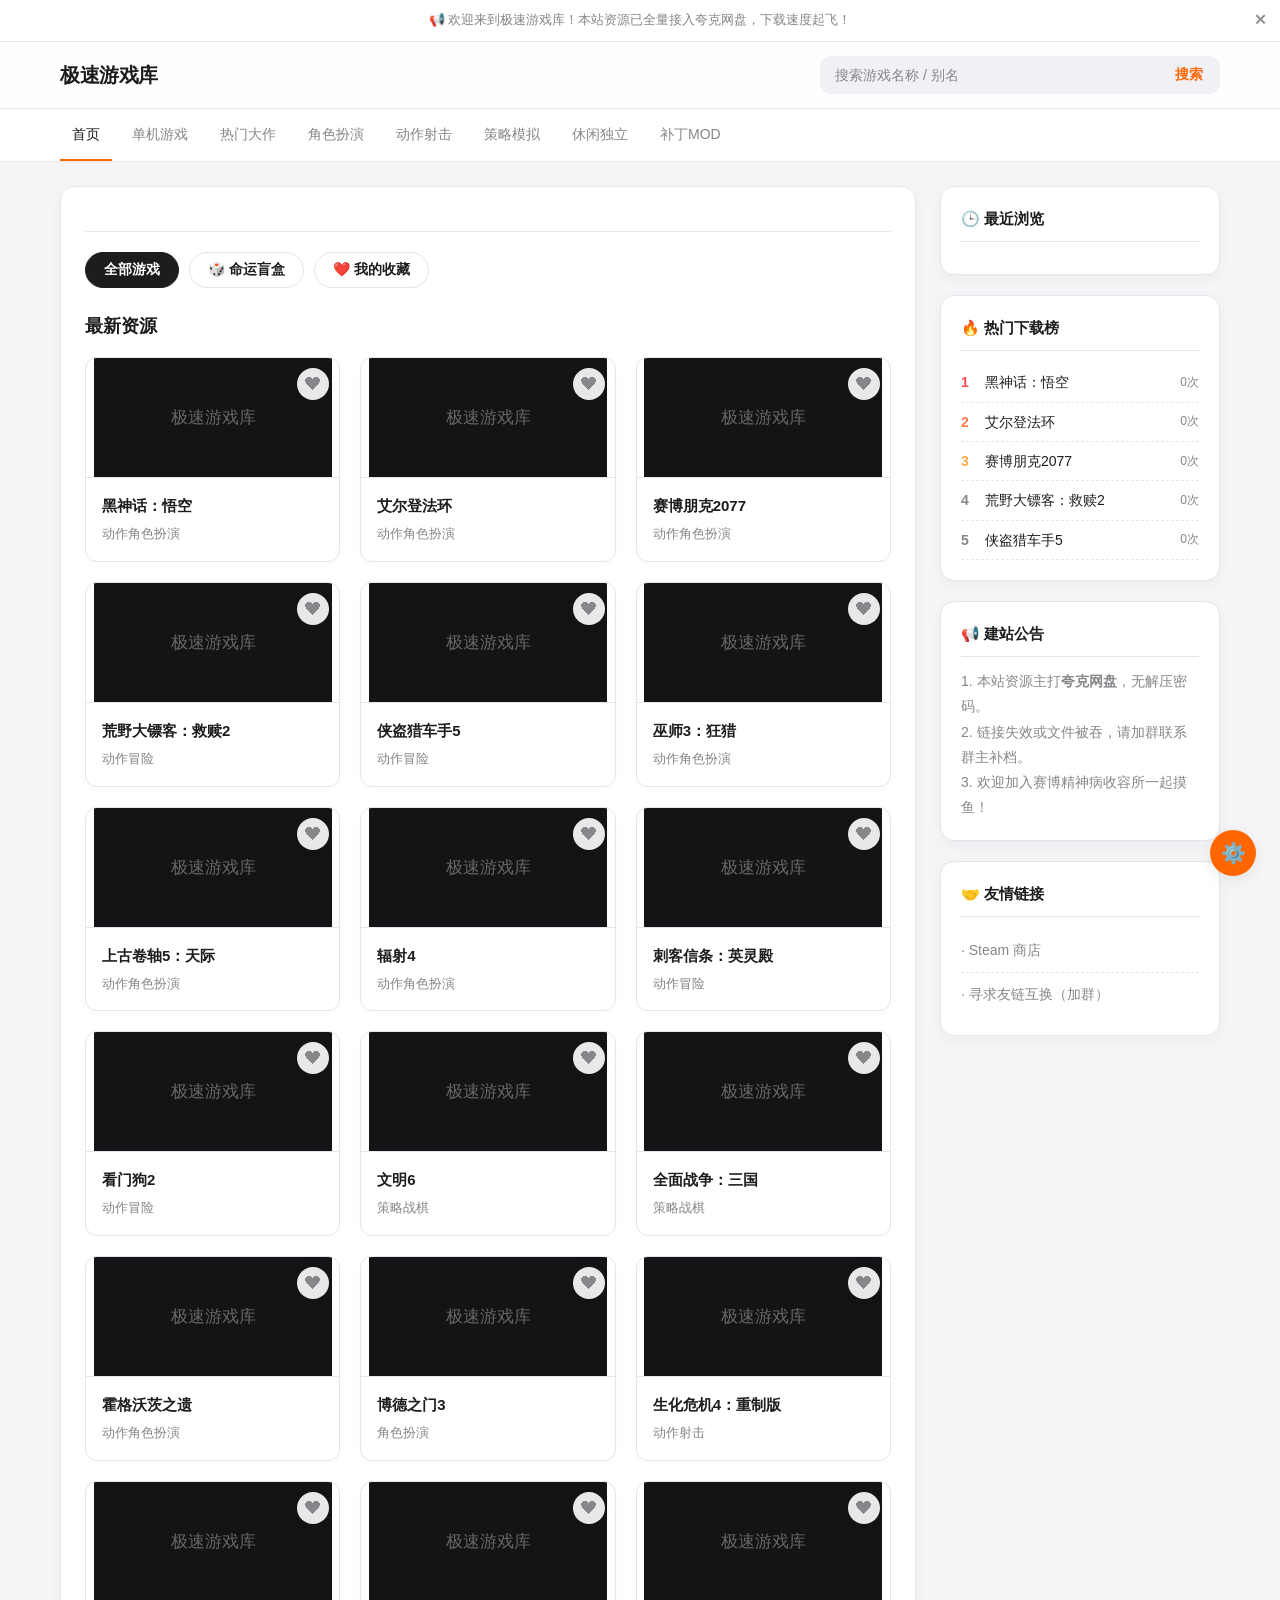
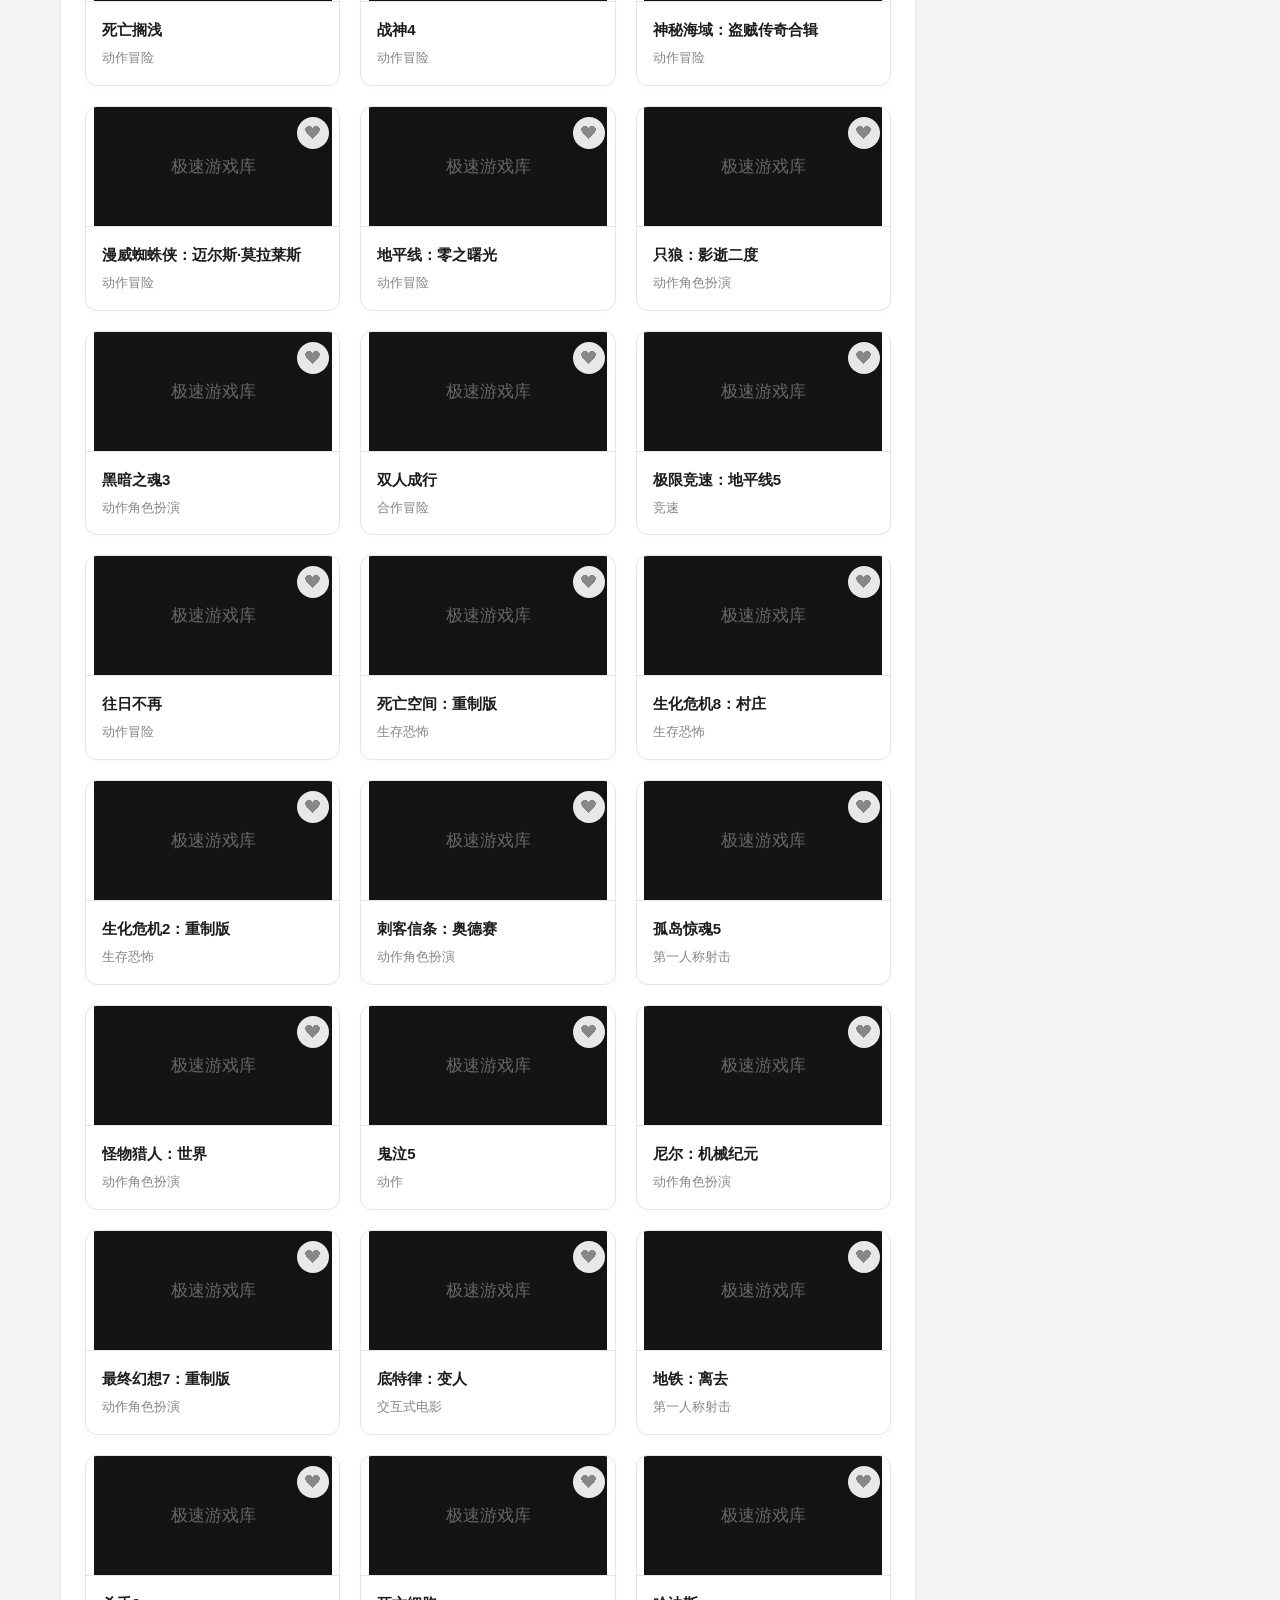
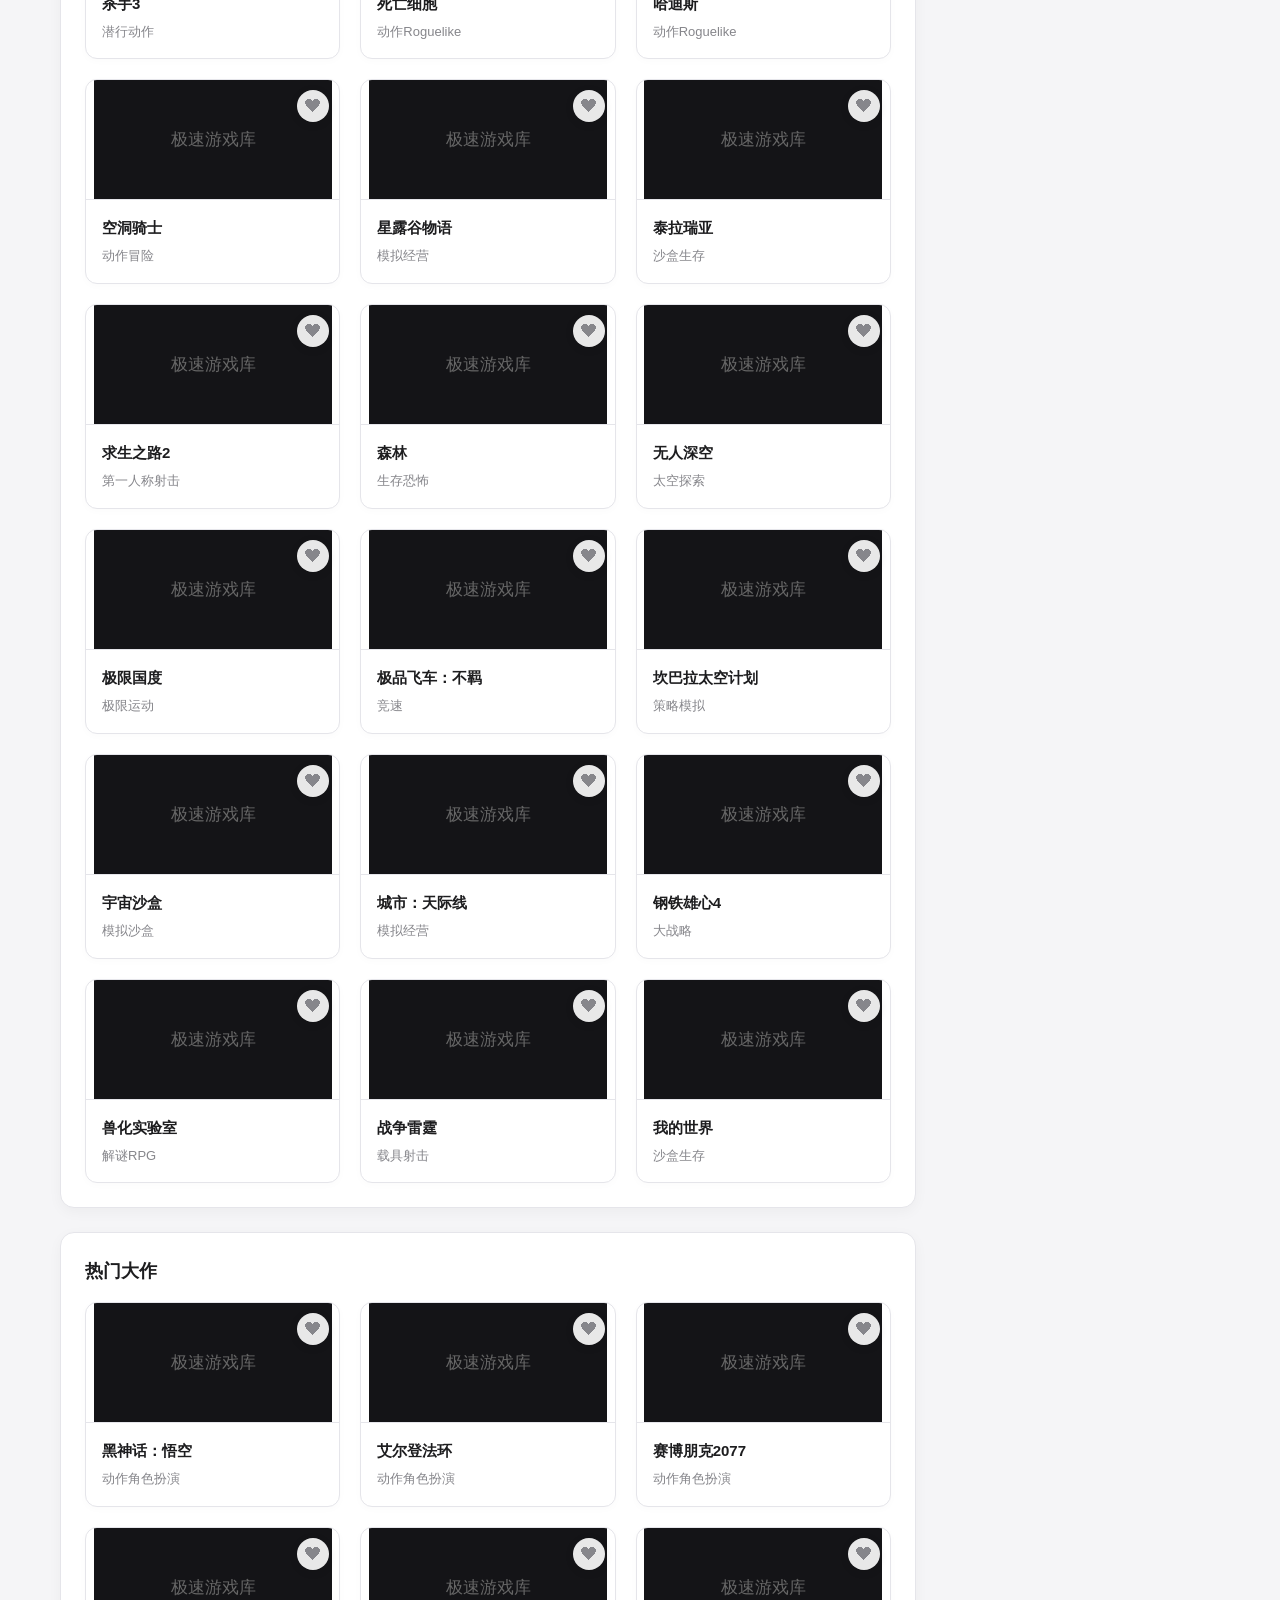
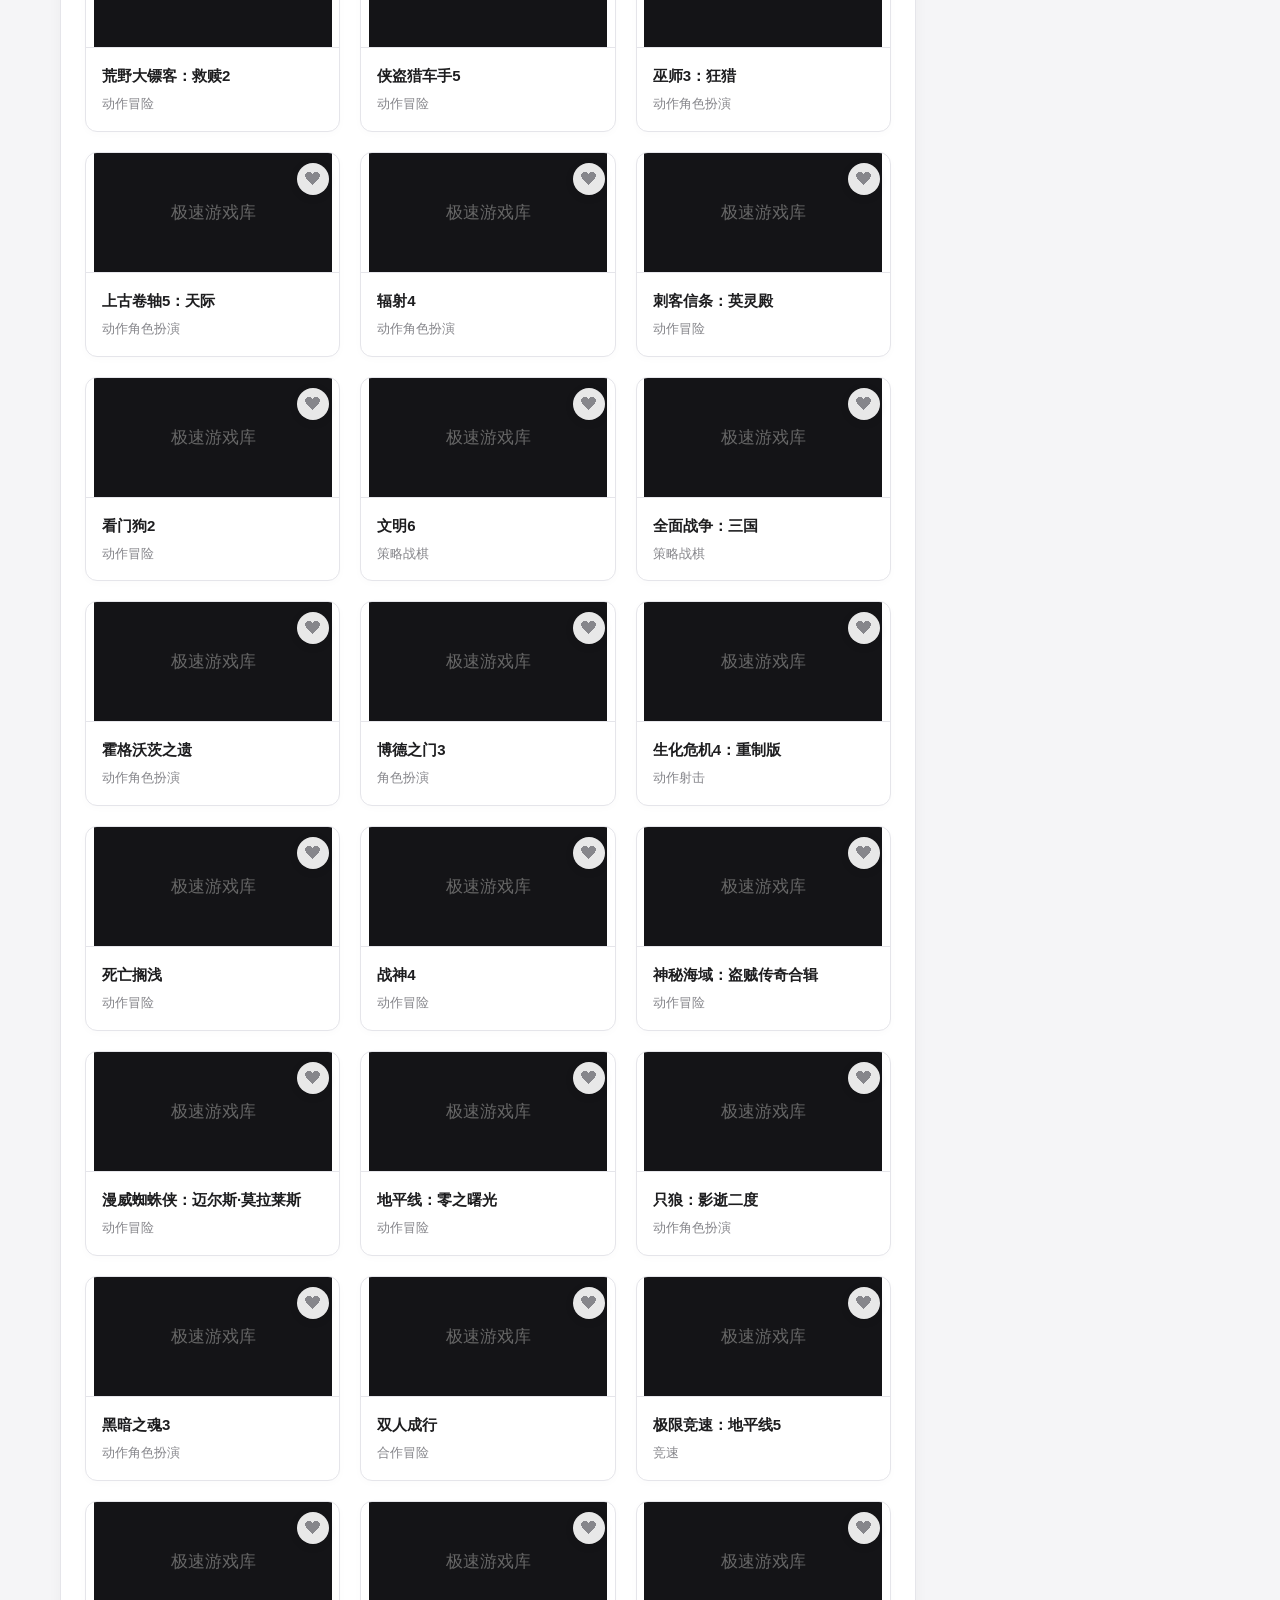
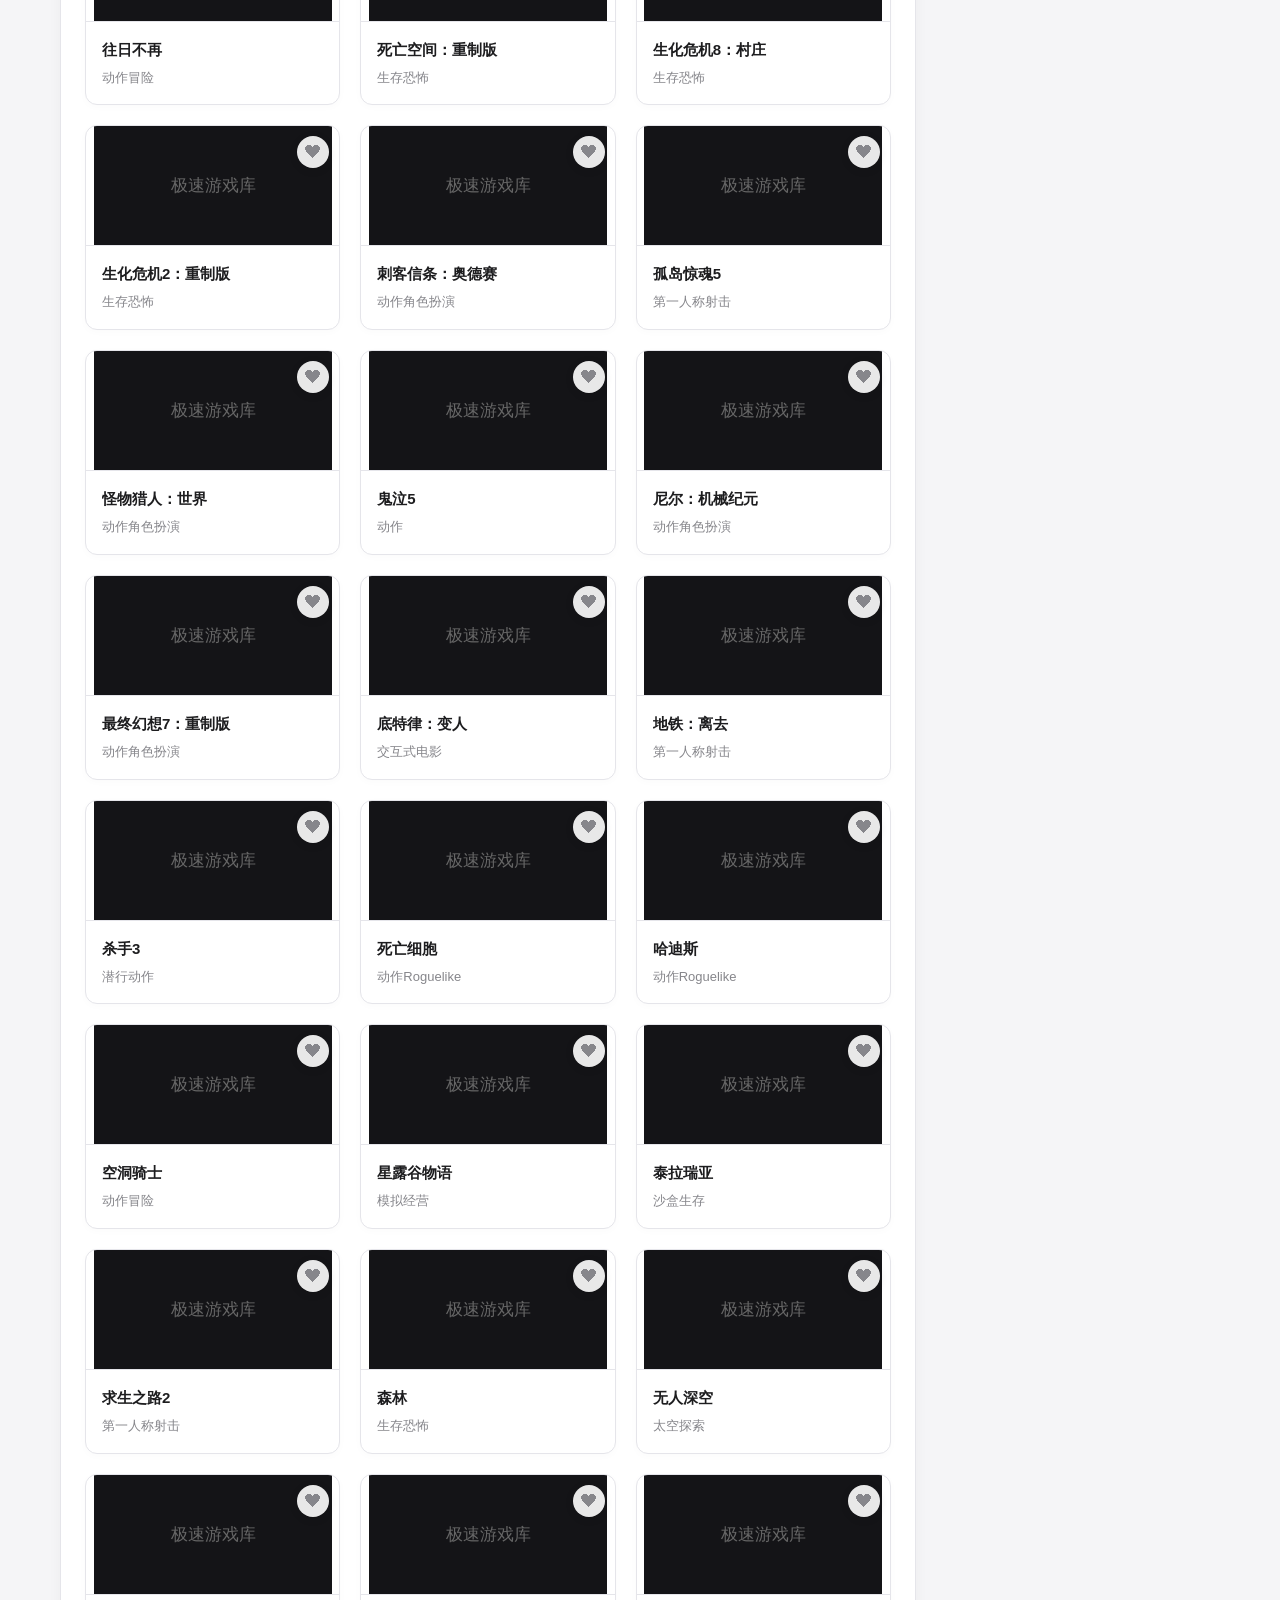
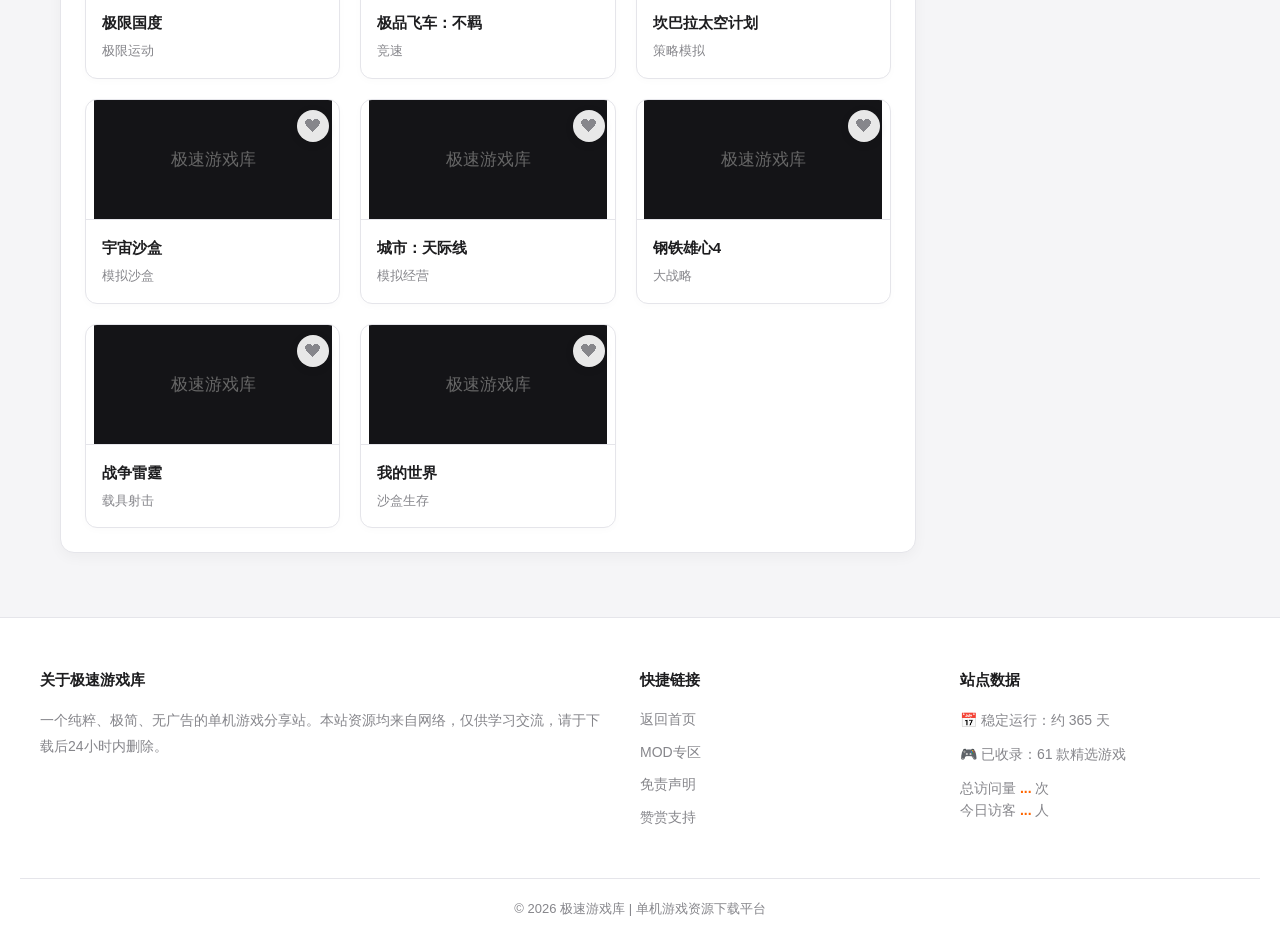
==== commit 0a0ba061: "Refactor mobile navigation and update styles" ====
--- a/index.html
+++ b/index.html
@@ -4,7 +4,7 @@
 <meta charset="UTF-8">
 <meta name="viewport" content="width=device-width, initial-scale=1.0">
 <title>极速游戏库 - 单机游戏下载平台</title>
-<link rel="icon" href="data:image/svg+xml,%3Csvg xmlns='http://www.w3.org/2000/svg' viewBox='0 0 64 64'%3E%3Crect width='64' height='64' rx='12' fill='%23ff7a18'/%3E%3Ctext x='32' y='45' font-family='Arial' font-size='36' font-weight='bold' fill='%23fff' text-anchor='middle'%3EJ%3C/text%3E%3C/svg%3E">
+<link rel="icon" href="data:image/svg+xml,%3Csvg xmlns='http://www.w3.org/2000/svg' viewBox='0 0 64 64'%3E%3Crect width='64' height='64' rx='12' fill='%23ff6600'/%3E%3Ctext x='32' y='45' font-family='Arial' font-size='36' font-weight='bold' fill='%23fff' text-anchor='middle'%3EJ%3C/text%3E%3C/svg%3E">
 <link rel="manifest" href="manifest.json">
 <link rel="preconnect" href="https://cdn.akamai.steamstatic.com" crossorigin>
 <link rel="dns-prefetch" href="https://cdn.akamai.steamstatic.com">
@@ -16,7 +16,6 @@
   <div class="top-bar">
     <div class="header-left">
       <div class="logo">极速游戏库</div>
-      <button class="theme-toggle" id="themeToggle" title="切换主题">🌙</button>
     </div>
     <div class="search-container">
       <div class="search-box">
@@ -27,20 +26,23 @@
     </div>
   </div>
 </header>
+
 <div class="nav">
-  <!-- 手机端下拉框 -->
-  <select class="mobile-nav-select" id="mobileNavSelect">
-    <option value="index.html">🏠 首页</option>
-    <option value="index.html?cat=单机游戏">单机游戏</option>
-    <option value="index.html?cat=热门大作">热门大作</option>
-    <option value="index.html?cat=角色扮演">角色扮演</option>
-    <option value="index.html?cat=动作射击">动作射击</option>
-    <option value="index.html?cat=策略模拟">策略模拟</option>
-    <option value="index.html?cat=休闲独立">休闲独立</option>
-    <option value="pages/mods.html">补丁MOD</option>
-  </select>
+  <!-- 手机端下拉菜单 -->
+  <div class="mobile-nav-wrapper">
+    <select class="mobile-nav-select" id="mobileNavSelect">
+      <option value="index.html">🏠 首页</option>
+      <option value="index.html?cat=单机游戏">单机游戏</option>
+      <option value="index.html?cat=热门大作">热门大作</option>
+      <option value="index.html?cat=角色扮演">角色扮演</option>
+      <option value="index.html?cat=动作射击">动作射击</option>
+      <option value="index.html?cat=策略模拟">策略模拟</option>
+      <option value="index.html?cat=休闲独立">休闲独立</option>
+      <option value="pages/mods.html">补丁MOD</option>
+    </select>
+  </div>
 
-  <!-- 电脑端导航 -->
+  <!-- 电脑端横排导航 -->
   <div class="nav-inner" id="navBar">
     <a href="index.html" class="active" data-category="首页">首页</a>
     <a href="javascript:void(0)" data-category="单机游戏">单机游戏</a>
@@ -52,23 +54,25 @@
     <a href="pages/mods.html">补丁MOD</a>
   </div>
 </div>
+
 <div class="container">
   <div class="main">
     <div class="main-box">
       <div class="tag-cloud" id="tagCloud"></div>
       <div class="filter-pills" id="filterPills">
         <button class="pill active" data-filter="首页">全部游戏</button>
-        <button class="pill" id="randomBtn" style="border-color: var(--brand); color: var(--brand);">🎲 命运盲盒</button>
+        <button class="pill" id="randomBtn">🎲 命运盲盒</button>
         <button class="pill" data-filter="我的收藏">❤️ 我的收藏</button>
       </div>
-      <div class="section-title" id="latestTitle"><span>最新资源</span></div>
+      <div class="section-title" id="latestTitle">最新资源</div>
       <div id="gameList" class="game-grid"></div>
     </div>
     <div class="main-box" id="hotSection">
-      <div class="section-title"><span>热门大作</span></div>
+      <div class="section-title">热门大作</div>
       <div id="hotList" class="game-grid"></div>
     </div>
   </div>
+  
   <div class="sidebar">
     <div class="side-box">
       <div class="side-title">🕒 最近浏览</div>
@@ -80,20 +84,22 @@
     </div>
     <div class="side-box">
       <div class="side-title">📢 建站公告</div>
-      <div style="font-size:13px; color:var(--text-dim); line-height:1.8;">
+      <div style="font-size:14px; color:var(--text-dim); line-height:1.8;">
         1. 本站资源主打<strong>夸克网盘</strong>，无解压密码。<br>
         2. 链接失效或文件被吞，请加群联系群主补档。<br>
         3. 欢迎加入赛博精神病收容所一起摸鱼！
       </div>
     </div>
-    <div class="side-box ad-box">
-      <div class="side-title" style="color:var(--text-dim); border-color:var(--border);">广告位招租</div>
-      <div style="height: 120px; display: flex; align-items: center; justify-content: center; background: rgba(255,255,255,0.02); border: 1px dashed var(--border); border-radius: 8px; color: var(--text-dim); font-size: 13px;">
-        联系群主洽谈
-      </div>
+    <div class="side-box">
+      <div class="side-title">🤝 友情链接</div>
+      <ul class="side-list">
+        <li><a href="https://store.steampowered.com" target="_blank">· Steam 商店</a></li>
+        <li><a href="#">· 寻求友链互换（加群）</a></li>
+      </ul>
     </div>
   </div>
 </div>
+
 <footer>
   <div class="footer-grid">
     <div class="footer-col"><h4>关于极速游戏库</h4><p>一个纯粹、极简、无广告的单机游戏分享站。本站资源均来自网络，仅供学习交流，请于下载后24小时内删除。</p></div>
@@ -101,7 +107,7 @@
     <div class="footer-col"><h4>站点数据</h4>
       <p>📅 稳定运行：约 365 天</p>
       <p>🎮 已收录：61 款精选游戏</p>
-      <div style="margin-top: 10px; font-size: 13px; color: var(--text-dim);">
+      <div style="margin-top: 10px; font-size: 14px; color: var(--text-dim);">
         <span id="busuanzi_container_site_pv">总访问量 <span id="busuanzi_value_site_pv" style="color:var(--brand);font-weight:bold;">...</span> 次</span><br>
         <span id="busuanzi_container_site_uv">今日访客 <span id="busuanzi_value_site_uv" style="color:var(--brand);font-weight:bold;">...</span> 人</span>
       </div>
@@ -109,6 +115,7 @@
   </div>
   <div class="footer-bottom">© 2026 极速游戏库 | 单机游戏资源下载平台</div>
 </footer>
+
 <script src="js/common.js"></script>
 <script src="js/home.js"></script>
 <script async src="https://busuanzi.ibruce.info/busuanzi/2.6/busuanzi.pure.mini.js"></script>
--- a/css/common.css
+++ b/css/common.css
@@ -1,147 +1,127 @@
 * { margin: 0; padding: 0; box-sizing: border-box; }
 :root {
-  --brand: #ff7a18; --brand-2: #ffb347; --brand-deep: #ff4d00; --accent: #00d4ff;
-  --bg: #09090b; --card-bg: #141417;
-  --border: rgba(255,255,255,.06); --border-hover: rgba(255,255,255,.15);
-  --text: #ededed; --text-dim: #888; --radius: 12px; --shadow: rgba(0,0,0,.5);
+  --brand: #ff6600; --brand-2: #ff8800; --brand-deep: #e65c00;
+  --bg: #f5f5f7; --card-bg: #ffffff;
+  --border: #e5e5ea; --border-hover: #d1d1d6;
+  --text: #1d1d1f; --text-dim: #86868b;
+  --radius: 14px; --shadow: 0 4px 14px rgba(0,0,0,0.04);
 }
-html.light-theme {
-  --bg: #f5f5f7; --card-bg: #ffffff;
-  --border: rgba(0,0,0,.08); --border-hover: rgba(0,0,0,.15);
-  --text: #1a1a1a; --text-dim: #666; --shadow: rgba(0,0,0,.1);
-}
-html { scroll-behavior: smooth; -webkit-text-size-adjust: 100%; }
-body { min-height: 100vh; background: var(--bg); color: var(--text); font-size: 14px; line-height: 1.65; font-family: "Microsoft YaHei", sans-serif; overflow-x: hidden; transition: background .3s, color .3s; }
+body { min-height: 100vh; background: var(--bg); color: var(--text); font-size: 14px; line-height: 1.6; font-family: -apple-system, BlinkMacSystemFont, "Segoe UI", Roboto, "Helvetica Neue", Arial, sans-serif; overflow-x: hidden; }
 img { max-width: 100%; } a { color: inherit; } button, input { font-family: inherit; }
 [hidden] { display: none !important; }
 
 .img-blur { filter: blur(12px); opacity: 0.5; transition: filter 0.5s ease, opacity 0.5s ease; }
 .img-loaded { filter: blur(0); opacity: 1; }
 
-@view-transition { navigation: auto; }
-::view-transition-old(root) { animation: fade-out 0.3s ease; }
-::view-transition-new(root) { animation: fade-in 0.3s ease; }
-@keyframes fade-out { to { opacity: 0; } }
-@keyframes fade-in { from { opacity: 0; } }
+/* 顶部通告栏 */
+.announcement-bar { background: #fff; border-bottom: 1px solid var(--border); color: var(--text-dim); text-align: center; padding: 10px 16px; font-size: 13px; position: relative; z-index: 101; }
+.ann-close { position: absolute; right: 12px; top: 50%; transform: translateY(-50%); background: transparent; border: 0; color: var(--text-dim); cursor: pointer; font-size: 14px; }
 
-.announcement-bar { background: linear-gradient(90deg, rgba(255,122,24,.15), rgba(0,212,255,.15)); border-bottom: 1px solid var(--border); color: var(--text); text-align: center; padding: 8px 16px; font-size: 13px; position: relative; z-index: 101; }
-.ann-close { position: absolute; right: 12px; top: 50%; transform: translateY(-50%); background: transparent; border: 0; color: var(--text-dim); cursor: pointer; font-size: 14px; }
-.ann-close:hover { color: var(--text); }
+/* 头部和导航 */
+header { position: sticky; top: 0; z-index: 100; background: rgba(255,255,255,0.85); backdrop-filter: blur(20px); -webkit-backdrop-filter: blur(20px); border-bottom: 1px solid var(--border); transition: box-shadow .3s ease; }
+header.scrolled { box-shadow: 0 2px 10px rgba(0,0,0,0.05); }
+.top-bar { max-width: 1200px; margin: 0 auto; padding: 14px 20px; display: flex; align-items: center; justify-content: space-between; gap: 20px; flex-wrap: wrap; }
+.header-left { display: flex; align-items: center; gap: 16px; }
+.logo { font-size: 20px; font-weight: 800; letter-spacing: -0.5px; color: var(--text); }
+.logo a { color: var(--text); text-decoration: none; }
 
+/* 搜索框 */
+.search-container { flex: 1; max-width: 400px; min-width: 200px; position: relative; }
+.search-box { display: flex; background: #f0f0f5; border: 1px solid transparent; border-radius: 10px; transition: all .2s ease; min-width: 150px; }
+.search-box:focus-within { background: #fff; border-color: var(--brand); box-shadow: 0 0 0 3px rgba(255,102,0,0.1); }
+#searchInput { flex: 1; min-width: 0; padding: 10px 14px; border: 0; outline: none; font-size: 14px; color: var(--text); background: transparent; }
+#searchInput::placeholder { color: var(--text-dim); }
+#searchBtn { padding: 0 16px; border: 0; cursor: pointer; color: var(--brand); font-size: 14px; font-weight: 600; background: transparent; border-radius: 0 10px 10px 0; transition: color .2s; }
+.search-suggestions { position: absolute; top: 100%; left: 0; right: 0; margin-top: 8px; background: #fff; border: 1px solid var(--border); border-radius: 12px; box-shadow: 0 10px 30px rgba(0,0,0,0.1); z-index: 1000; max-height: 250px; overflow-y: auto; display: none; padding: 8px; }
+.search-suggestions.show { display: block; }
+.suggestion-item { padding: 10px 12px; border-radius: 8px; cursor: pointer; display: flex; align-items: center; gap: 10px; transition: background .2s; }
+.suggestion-item:hover { background: #f5f5f7; }
+.suggestion-item img { width: 40px; height: 20px; object-fit: cover; border-radius: 4px; }
+.suggestion-item span { font-size: 14px; font-weight: 500; }
+
+/* 导航栏（电脑端横排 / 手机端下拉） */
+.nav { background: #ffffff; border-bottom: 1px solid var(--border); position: sticky; top: 63px; z-index: 99; }
+.nav-inner { max-width: 1200px; margin: 0 auto; display: flex; flex-wrap: wrap; padding: 0 20px; position: relative; gap: 8px; }
+.nav-inner a { color: var(--text-dim); text-decoration: none; padding: 14px 12px; font-size: 14px; font-weight: 500; display: block; transition: color .2s; border-bottom: 2px solid transparent; }
+.nav-inner a:hover, .nav-inner a.active { color: var(--text); border-bottom-color: var(--brand); }
+.nav-indicator { display: none; } /* 放弃老式滑动条，改用下划线 */
+
+/* 下拉菜单（默认隐藏，手机端显示） */
+.mobile-nav-wrapper { display: none; padding: 10px 20px; background: #fff; border-bottom: 1px solid var(--border); }
+.mobile-nav-select {
+  width: 100%; padding: 12px 16px; background: #f0f0f5; border: 1px solid transparent; color: var(--text); font-size: 15px; font-weight: 600; border-radius: 10px; outline: none; appearance: none; -webkit-appearance: none;
+  background-image: url("data:image/svg+xml;charset=US-ASCII,%3Csvg%20xmlns%3D%22http%3A%2F%2Fwww.w3.org%2F2000%2Fsvg%22%20width%3D%22292.4%22%20height%3D%22292.4%22%3E%3Cpath%20fill%3D%22%231d1d1f%22%20d%3D%22M287%2069.4a17.6%2017.6%200%200%200-13-5.4H18.4c-5%200-9.3%201.8-12.9%205.4A17.6%2017.6%200%200%200%200%2082.2c0%205%201.8%209.3%205.4%2012.9l128%20127.9c3.6%203.6%207.8%205.4%2012.8%205.4s9.2-1.8%2012.8-5.4L287%2095c3.5-3.5%205.4-7.8%205.4-12.8%200-5-1.9-9.2-5.5-12.8z%22%2F%3E%3C%2Fsvg%3E");
+  background-repeat: no-repeat; background-position: right 16px top 50%; background-size: 12px auto;
+}
+
+/* 全局布局 */
+.container { max-width: 1200px; margin: 24px auto; padding: 0 20px; display: grid; grid-template-columns: minmax(0, 1fr) 280px; gap: 24px; align-items: start; }
+.section-title { font-size: 18px; font-weight: 700; margin-bottom: 16px; display: flex; align-items: center; gap: 8px; color: var(--text); }
+.side-box { background: var(--card-bg); border: 1px solid var(--border); border-radius: var(--radius); padding: 20px; margin-bottom: 20px; box-shadow: var(--shadow); }
+.side-title { font-size: 15px; font-weight: 700; margin-bottom: 12px; color: var(--text); padding-bottom: 10px; border-bottom: 1px solid var(--border); }
+.side-list { list-style: none; }
+.side-list li { border-bottom: 1px dashed var(--border); }
+.side-list li:last-child { border-bottom: 0; }
+.side-list li a { display: flex; align-items: center; color: var(--text-dim); text-decoration: none; padding: 10px 0; font-size: 14px; font-weight: 500; transition: color .2s; }
+.side-list li a:hover { color: var(--brand); }
+
+/* 页脚 */
+footer { border-top: 1px solid var(--border); background: #fff; padding: 50px 20px 20px; margin-top: 40px; font-size: 14px; }
+.footer-grid { max-width: 1200px; margin: 0 auto; display: grid; grid-template-columns: 2fr 1fr 1fr; gap: 40px; text-align: left; margin-bottom: 40px; }
+.footer-col h4 { font-size: 15px; font-weight: 700; color: var(--text); margin-bottom: 16px; }
+.footer-col p { color: var(--text-dim); line-height: 1.8; margin-bottom: 8px; }
+.footer-col ul { list-style: none; }
+.footer-col ul li { margin-bottom: 10px; }
+.footer-col ul li a { color: var(--text-dim); text-decoration: none; transition: color .2s; }
+.footer-col ul li a:hover { color: var(--brand); }
+.footer-bottom { text-align: center; color: var(--text-dim); padding-top: 20px; border-top: 1px solid var(--border); font-size: 13px; }
+
+/* 悬浮菜单 */
 .fab-container { position: fixed; right: 24px; bottom: 24px; z-index: 900; display: flex; flex-direction: column; align-items: flex-end; gap: 12px; }
 .fab-menu { display: flex; flex-direction: column; gap: 8px; opacity: 0; transform: translateY(20px) scale(.9); pointer-events: none; transition: all .3s cubic-bezier(.175,.885,.32,1.275); }
 .fab-menu.show { opacity: 1; transform: translateY(0) scale(1); pointer-events: auto; }
-.fab-item, .fab-main { width: 44px; height: 44px; border-radius: 50%; border: 1px solid var(--border); background: var(--card-bg); color: var(--text); font-size: 18px; cursor: pointer; display: flex; align-items: center; justify-content: center; box-shadow: 0 4px 12px var(--shadow); transition: all .2s; }
-.fab-main { background: var(--text); color: var(--bg); font-size: 20px; }
-.fab-item:hover { border-color: var(--brand); color: var(--brand); }
-.fab-main:hover { transform: scale(1.05); }
+.fab-item, .fab-main { width: 46px; height: 46px; border-radius: 50%; border: 1px solid var(--border); background: #fff; color: var(--text); font-size: 18px; cursor: pointer; display: flex; align-items: center; justify-content: center; box-shadow: 0 4px 15px rgba(0,0,0,0.08); transition: all .2s; }
+.fab-main { background: var(--brand); color: #fff; border: 0; font-size: 20px; }
+.fab-item:hover { border-color: var(--brand); color: var(--brand); transform: translateY(-2px); }
+.fab-main:hover { transform: scale(1.05); box-shadow: 0 6px 20px rgba(255,102,0,0.3); }
 
-.modal-overlay { position: fixed; inset: 0; z-index: 9999; background: rgba(0,0,0,.6); backdrop-filter: blur(2px); display: flex; align-items: center; justify-content: center; opacity: 0; pointer-events: none; transition: opacity .3s; }
+/* 弹窗 */
+.modal-overlay { position: fixed; inset: 0; z-index: 9999; background: rgba(0,0,0,.4); backdrop-filter: blur(4px); display: flex; align-items: center; justify-content: center; opacity: 0; pointer-events: none; transition: opacity .3s; }
 .modal-overlay.show { opacity: 1; pointer-events: auto; }
-.modal-box { background: var(--card-bg); border: 1px solid var(--border); border-radius: 12px; padding: 24px; width: 90%; max-width: 400px; position: relative; transform: translateY(20px); transition: transform .3s; box-shadow: 0 20px 40px var(--shadow); }
+.modal-box { background: #fff; border-radius: 16px; padding: 30px; width: 90%; max-width: 400px; position: relative; transform: translateY(20px); transition: transform .3s; box-shadow: 0 20px 40px rgba(0,0,0,.15); }
 .modal-overlay.show .modal-box { transform: translateY(0); }
-.modal-close { position: absolute; top: 12px; right: 12px; background: transparent; border: 0; color: var(--text-dim); font-size: 18px; cursor: pointer; }
-.modal-box h3 { font-size: 18px; margin-bottom: 12px; color: var(--brand); }
-.modal-box p { font-size: 13px; color: var(--text-dim); line-height: 1.8; margin-bottom: 8px; }
-.qr-placeholder { width: 100%; height: 180px; background: rgba(255,255,255,.05); border: 1px dashed var(--border); border-radius: 8px; display: flex; align-items: center; justify-content: center; color: var(--text-dim); font-size: 13px; margin-top: 16px; }
+.modal-close { position: absolute; top: 16px; right: 16px; background: #f0f0f5; border: 0; width: 30px; height: 30px; border-radius: 50%; display: flex; align-items: center; justify-content: center; color: var(--text-dim); font-size: 16px; cursor: pointer; transition: background .2s; }
+.modal-close:hover { background: #e5e5ea; }
+.modal-box h3 { font-size: 20px; font-weight: 700; margin-bottom: 12px; color: var(--text); }
+.modal-box p { font-size: 14px; color: var(--text-dim); line-height: 1.8; margin-bottom: 8px; }
 
-#cursor-glow { position: fixed; top: 0; left: 0; width: 250px; height: 250px; background: radial-gradient(circle, rgba(255,122,24,.12) 0%, transparent 60%); border-radius: 50%; pointer-events: none; z-index: 9999; transform: translate(-50%, -50%); transition: opacity .3s ease; mix-blend-mode: screen; opacity: 0; will-change: transform; }
-html.light-theme #cursor-glow { mix-blend-mode: multiply; background: radial-gradient(circle, rgba(0,0,0,.05) 0%, transparent 60%); }
-@media (hover: hover) { #cursor-glow { opacity: 1; } }
-body::before { content: ""; position: fixed; inset: -10%; z-index: -1; pointer-events: none; background: radial-gradient(circle 600px at 20% 10%, rgba(255,122,24,.06), transparent 70%), radial-gradient(circle 500px at 80% 20%, rgba(0,212,255,.04), transparent 70%); }
-html.light-theme body::before { opacity: 0.3; }
+/* Toast */
+.toast { position: fixed; left: 50%; bottom: 40px; z-index: 9999; transform: translateX(-50%) translateY(10px); background: var(--text); color: #fff; font-weight: 500; padding: 12px 24px; border-radius: 30px; font-size: 14px; box-shadow: 0 10px 30px rgba(0,0,0,0.2); opacity: 0; pointer-events: none; transition: all .3s; }
+.toast.show { opacity: 1; transform: translateX(-50%) translateY(0); }
 
-@keyframes fadeUp { from { opacity: 0; transform: translateY(12px); } to { opacity: 1; transform: translateY(0); } }
+/* 滚动条 */
+::-webkit-scrollbar { width: 8px; height: 8px; }
+::-webkit-scrollbar-track { background: var(--bg); }
+::-webkit-scrollbar-thumb { background: #d1d1d6; border-radius: 4px; }
+::-webkit-scrollbar-thumb:hover { background: #a1a1a6; }
 
-header { position: sticky; top: 0; z-index: 100; background: var(--bg); opacity: 0.95; backdrop-filter: blur(8px); -webkit-backdrop-filter: blur(8px); border-bottom: 1px solid var(--border); transition: box-shadow .3s ease; }
-header.scrolled { box-shadow: 0 4px 20px var(--shadow); }
-header::after { content: ""; position: absolute; left: 0; bottom: -1px; height: 2px; width: var(--progress, 0%); background: var(--brand); transition: width .1s linear; }
-.top-bar { max-width: 1200px; margin: 0 auto; padding: 16px 20px; display: flex; align-items: center; justify-content: space-between; gap: 20px; flex-wrap: wrap; animation: fadeUp .5s ease; }
-.header-left { display: flex; align-items: center; gap: 16px; }
-.logo { font-size: 20px; font-weight: 700; letter-spacing: -.5px; }
-.logo a { color: var(--text); text-decoration: none; display: flex; align-items: center; gap: 8px; }
-.logo::before { content: ""; display: inline-block; width: 16px; height: 16px; border-radius: 4px; background: var(--brand); box-shadow: 0 0 10px rgba(255,122,24,.5); }
-.theme-toggle { background: transparent; border: 1px solid var(--border); color: var(--text); width: 34px; height: 34px; border-radius: 8px; cursor: pointer; display: flex; align-items: center; justify-content: center; font-size: 16px; transition: all .2s; }
-.theme-toggle:hover { border-color: var(--border-hover); }
+/* 动画 */
+.reveal { opacity: 0; transform: translateY(15px); transition: all .5s ease; }
+.reveal.in { opacity: 1; transform: translateY(0); }
 
-.search-container { flex: 1; max-width: 400px; min-width: 200px; position: relative; }
-.search-box { display: flex; background: var(--card-bg); border: 1px solid var(--border); border-radius: 8px; transition: all .2s ease; min-width: 150px; }
-.search-box:focus-within { border-color: rgba(255,122,24,.5); box-shadow: 0 0 0 2px rgba(255,122,24,.1); }
-#searchInput { flex: 1; min-width: 0; padding: 9px 14px; border: 0; outline: none; font-size: 14px; color: var(--text); background: transparent; }
-#searchInput::placeholder { color: var(--text-dim); }
-#searchBtn { padding: 0 16px; border: 0; border-left: 1px solid var(--border); cursor: pointer; color: var(--text-dim); font-size: 13px; background: transparent; border-radius: 0 8px 8px 0; transition: color .2s; }
-#searchBtn:hover { color: var(--text); }
-.search-suggestions { position: absolute; top: 100%; left: 0; right: 0; margin-top: 6px; background: var(--card-bg); border: 1px solid var(--border); border-radius: 8px; box-shadow: 0 10px 30px var(--shadow); z-index: 1000; max-height: 250px; overflow-y: auto; display: none; padding: 6px; }
-.search-suggestions.show { display: block; animation: fadeUp .2s ease; }
-.suggestion-item { padding: 8px 12px; border-radius: 6px; cursor: pointer; display: flex; align-items: center; gap: 10px; transition: background .2s; }
-.suggestion-item:hover { background: rgba(255,122,24,.1); color: var(--brand); }
-.suggestion-item img { width: 40px; height: 20px; object-fit: cover; border-radius: 2px; }
-.suggestion-item span { font-size: 13px; }
-
-/* 导航栏电脑端与下拉端控制 */
-.nav { border-bottom: 1px solid var(--border); background: var(--bg); position: sticky; top: 67px; z-index: 99; }
-.nav-inner { max-width: 1200px; margin: 0 auto; display: flex; flex-wrap: wrap; padding: 0 12px; position: relative; }
-.nav-inner a { color: var(--text-dim); text-decoration: none; padding: 12px 16px; font-size: 13px; display: block; transition: color .2s; }
-.nav-inner a:hover, .nav-inner a.active { color: var(--text); }
-.nav-indicator { position: absolute; bottom: -1px; height: 2px; background: var(--brand); transition: all .3s cubic-bezier(.4,0,.2,1); opacity: 0; pointer-events: none; }
-
-/* 移动端下拉框（默认隐藏） */
-.mobile-nav-select {
-  display: none;
-  width: calc(100% - 24px);
-  margin: 10px 12px;
-  padding: 10px 14px;
-  background-color: var(--card-bg);
-  border: 1px solid var(--border);
-  color: var(--brand);
-  font-size: 14px;
-  font-weight: bold;
-  border-radius: 8px;
-  outline: none;
-  appearance: none;
-  -webkit-appearance: none;
-  background-image: url("data:image/svg+xml;charset=US-ASCII,%3Csvg%20xmlns%3D%22http%3A%2F%2Fwww.w3.org%2F2000%2Fsvg%22%20width%3D%22292.4%22%20height%3D%22292.4%22%3E%3Cpath%20fill%3D%22%23ff7a18%22%20d%3D%22M287%2069.4a17.6%2017.6%200%200%200-13-5.4H18.4c-5%200-9.3%201.8-12.9%205.4A17.6%2017.6%200%200%200%200%2082.2c0%205%201.8%209.3%205.4%2012.9l128%20127.9c3.6%203.6%207.8%205.4%2012.8%205.4s9.2-1.8%2012.8-5.4L287%2095c3.5-3.5%205.4-7.8%205.4-12.8%200-5-1.9-9.2-5.5-12.8z%22%2F%3E%3C%2Fsvg%3E");
-  background-repeat: no-repeat;
-  background-position: right 14px top 50%;
-  background-size: 12px auto;
+/* 响应式：平板与手机 */
+@media (max-width: 960px) { 
+  .container { grid-template-columns: minmax(0, 1fr); } 
+  .footer-grid { grid-template-columns: 1fr; gap: 30px; text-align: center; }
+  .nav-inner { display: none; } /* 隐藏电脑导航 */
+  .mobile-nav-wrapper { display: block; } /* 显示下拉菜单 */
+  .nav { top: 60px; border-bottom: 0; }
+  .mobile-nav-wrapper { position: sticky; top: 60px; z-index: 99; }
 }
 
-.container { max-width: 1200px; margin: 24px auto; padding: 0 16px; display: grid; grid-template-columns: minmax(0, 1fr) 300px; gap: 24px; align-items: start; }
-.section-title { font-size: 16px; font-weight: 600; margin-bottom: 16px; display: flex; align-items: center; gap: 8px; }
-.section-title::before { content: ""; width: 12px; height: 12px; border-radius: 3px; background: var(--brand); }
-.side-box { background: var(--card-bg); border: 1px solid var(--border); border-radius: var(--radius); padding: 18px; margin-bottom: 16px; animation: fadeUp .5s ease .1s both; transition: background .3s; }
-.side-title { font-size: 14px; font-weight: 600; margin-bottom: 12px; color: var(--text); }
-.side-list { list-style: none; }
-.side-list li { border-bottom: 1px solid var(--border); }
-.side-list li:last-child { border-bottom: 0; }
-.side-list li a { display: flex; align-items: center; color: var(--text-dim); text-decoration: none; padding: 10px 0; font-size: 13px; transition: color .2s; }
-.side-list li a:hover { color: var(--brand); }
-
-footer { border-top: 1px solid var(--border); background: var(--card-bg); padding: 40px 16px 20px; margin-top: 40px; font-size: 13px; transition: background .3s; }
-.footer-grid { max-width: 1200px; margin: 0 auto; display: grid; grid-template-columns: 2fr 1fr 1fr; gap: 30px; text-align: left; margin-bottom: 30px; }
-.footer-col h4 { font-size: 15px; color: var(--text); margin-bottom: 12px; }
-.footer-col p { color: var(--text-dim); line-height: 1.8; margin-bottom: 8px; }
-.footer-col ul { list-style: none; }
-.footer-col ul li { margin-bottom: 8px; }
-.footer-col ul li a { color: var(--text-dim); text-decoration: none; transition: color .2s; }
-.footer-col ul li a:hover { color: var(--brand); }
-.footer-bottom { text-align: center; color: var(--text-dim); padding-top: 20px; border-top: 1px solid var(--border); }
-
-.toast { position: fixed; left: 50%; bottom: 40px; z-index: 9999; transform: translateX(-50%) translateY(10px); background: var(--text); color: var(--bg); font-weight: 500; padding: 10px 20px; border-radius: 8px; font-size: 13px; box-shadow: 0 10px 30px var(--shadow); opacity: 0; pointer-events: none; transition: all .2s; }
-.toast.show { opacity: 1; transform: translateX(-50%) translateY(0); }
-.reveal { opacity: 0; transform: translateY(10px); transition: all .4s ease; transition-delay: calc(var(--i, 0) * 50ms); }
-.reveal.in { opacity: 1; transform: translateY(0); }
-::-webkit-scrollbar { width: 6px; height: 6px; }
-::-webkit-scrollbar-track { background: var(--bg); }
-::-webkit-scrollbar-thumb { background: #333; border-radius: 3px; }
-html.light-theme ::-webkit-scrollbar-thumb { background: #ccc; }
-
-@media (max-width: 768px) { 
-  .container { grid-template-columns: minmax(0, 1fr); } 
-  .nav { top: 55px; } 
-  .footer-grid { grid-template-columns: 1fr; gap: 20px; } 
-  /* 手机端切换显示下拉框 */
-  .nav-inner { display: none !important; }
-  .mobile-nav-select { display: block; }
-  .nav { padding-bottom: 10px; }
+/* 横屏适配处理 */
+@media (orientation: landscape) and (max-height: 500px) {
+  .top-bar { padding: 8px 20px; }
+  .nav-inner a, .mobile-nav-select { padding: 8px 12px; }
+  .mobile-nav-wrapper { padding: 6px 20px; }
 }
--- a/css/home.css
+++ b/css/home.css
@@ -1,45 +1,50 @@
-.main-box { background: var(--card-bg); border: 1px solid var(--border); border-radius: var(--radius); padding: 20px; margin-bottom: 20px; animation: fadeUp .5s ease; }
+.main-box { background: var(--card-bg); border: 1px solid var(--border); border-radius: var(--radius); padding: 24px; margin-bottom: 24px; box-shadow: var(--shadow); }
 
-/* 标签云样式 */
-.tag-cloud { display: flex; flex-wrap: wrap; gap: 8px; margin-bottom: 16px; padding-bottom: 16px; border-bottom: 1px dashed var(--border); }
-.tag-item { font-size: 12px; color: var(--text-dim); background: rgba(255,255,255,.03); border: 1px solid var(--border); padding: 4px 12px; border-radius: 20px; cursor: pointer; transition: all .2s; }
-.tag-item:hover { color: var(--brand); border-color: var(--brand); background: rgba(255,122,24,.1); }
+.tag-cloud { display: flex; flex-wrap: wrap; gap: 10px; margin-bottom: 20px; padding-bottom: 20px; border-bottom: 1px solid var(--border); }
+.tag-item { font-size: 13px; color: var(--text-dim); background: #f0f0f5; padding: 6px 14px; border-radius: 20px; cursor: pointer; transition: all .2s; font-weight: 500; }
+.tag-item:hover { color: #fff; background: var(--brand); }
 
-.filter-pills { display: flex; gap: 8px; margin-bottom: 20px; flex-wrap: wrap; }
-.pill { padding: 6px 16px; border-radius: 20px; background: transparent; border: 1px solid var(--border); color: var(--text-dim); font-size: 13px; cursor: pointer; transition: all .2s ease; }
-.pill:hover { border-color: var(--border-hover); color: var(--text); }
-.pill.active { background: var(--text); border-color: var(--text); color: var(--bg); font-weight: bold; }
+.filter-pills { display: flex; gap: 10px; margin-bottom: 24px; flex-wrap: wrap; }
+.pill { padding: 8px 18px; border-radius: 30px; background: #fff; border: 1px solid var(--border); color: var(--text); font-size: 14px; font-weight: 600; cursor: pointer; transition: all .2s ease; }
+.pill:hover { border-color: var(--brand); color: var(--brand); }
+.pill.active { background: var(--text); border-color: var(--text); color: #fff; }
 
-.game-grid { display: grid; grid-template-columns: repeat(4, 1fr); gap: 16px; }
-.game-card { position: relative; display: block; border-radius: 8px; overflow: hidden; text-decoration: none; color: inherit; background: var(--card-bg); border: 1px solid var(--border); transition: border-color .2s ease, transform .2s ease; }
-.game-card::before { content: ""; position: absolute; inset: 0; z-index: 0; background: radial-gradient(400px circle at var(--cx, 50%) var(--cy, 50%), rgba(255,255,255,.05), transparent 40%); opacity: 0; transition: opacity .2s ease; pointer-events: none; }
-html.light-theme .game-card::before { background: radial-gradient(400px circle at var(--cx, 50%) var(--cy, 50%), rgba(0,0,0,.03), transparent 40%); }
-.game-card:hover { border-color: var(--border-hover); transform: translateY(-2px); }
-.game-card:hover::before { opacity: 1; }
-.game-card img { width: 100%; height: 110px; object-fit: cover; display: block; border-bottom: 1px solid var(--border); transition: opacity .2s; }
-.game-card:hover img { opacity: .8; }
-.game-card-info { padding: 12px; position: relative; z-index: 1; }
-.game-card-info h4 { font-size: 13px; font-weight: 500; margin-bottom: 4px; color: var(--text); overflow: hidden; text-overflow: ellipsis; white-space: nowrap; }
-.game-card-info p { font-size: 12px; color: var(--text-dim); }
+.game-grid { display: grid; grid-template-columns: repeat(auto-fill, minmax(200px, 1fr)); gap: 20px; }
+.game-card { position: relative; display: block; border-radius: 12px; overflow: hidden; text-decoration: none; color: inherit; background: #fff; border: 1px solid var(--border); box-shadow: 0 2px 8px rgba(0,0,0,0.02); transition: transform .3s ease, box-shadow .3s ease; }
+.game-card:hover { transform: translateY(-5px); box-shadow: 0 12px 24px rgba(0,0,0,0.08); }
+.game-card img { width: 100%; height: 120px; object-fit: cover; display: block; border-bottom: 1px solid var(--border); }
+.game-card-info { padding: 16px; }
+.game-card-info h4 { font-size: 15px; font-weight: 700; margin-bottom: 6px; color: var(--text); overflow: hidden; text-overflow: ellipsis; white-space: nowrap; }
+.game-card-info p { font-size: 13px; color: var(--text-dim); font-weight: 500; }
 
-.card-fav-btn { position: absolute; top: 8px; right: 8px; z-index: 2; width: 28px; height: 28px; border-radius: 50%; border: 0; background: rgba(0,0,0,.5); color: #fff; font-size: 14px; display: flex; align-items: center; justify-content: center; cursor: pointer; backdrop-filter: blur(4px); transition: all .2s; }
-.card-fav-btn:hover { background: rgba(0,0,0,.7); transform: scale(1.1); }
-.card-fav-btn.active { color: #ff4d4f; background: rgba(255,255,255,.9); }
+.card-fav-btn { position: absolute; top: 10px; right: 10px; z-index: 2; width: 32px; height: 32px; border-radius: 50%; border: 0; background: rgba(255,255,255,.9); color: var(--text-dim); font-size: 16px; display: flex; align-items: center; justify-content: center; cursor: pointer; box-shadow: 0 2px 8px rgba(0,0,0,.1); transition: all .2s; }
+.card-fav-btn:hover { transform: scale(1.1); background: #fff; }
+.card-fav-btn.active { color: #ff3b30; }
 
-.new-tag { position: absolute; top: 8px; left: 8px; z-index: 2; background: #ff4d4f; color: #fff; font-size: 10px; font-weight: bold; padding: 2px 6px; border-radius: 4px; box-shadow: 0 2px 8px rgba(255,77,79,.5); animation: pulseNew 2s infinite; }
-@keyframes pulseNew { 0% { transform: scale(1); } 50% { transform: scale(1.1); } 100% { transform: scale(1); } }
+.new-tag { position: absolute; top: 10px; left: 10px; z-index: 2; background: #ff3b30; color: #fff; font-size: 11px; font-weight: 700; padding: 3px 8px; border-radius: 6px; box-shadow: 0 2px 8px rgba(255,59,48,.4); }
 
-.game-card.skeleton { height: 165px; background: linear-gradient(90deg, var(--card-bg) 25%, var(--border) 50%, var(--card-bg) 75%); background-size: 200% 100%; animation: shimmer 1.5s infinite; border-color: transparent; }
-.game-card.skeleton::before { display: none; }
+.game-card.skeleton { height: 200px; background: linear-gradient(90deg, #f0f0f5 25%, #e5e5ea 50%, #f0f0f5 75%); background-size: 200% 100%; animation: shimmer 1.5s infinite; border-color: transparent; box-shadow: none; }
 @keyframes shimmer { 0% { background-position: 200% 0; } 100% { background-position: -200% 0; } }
 
 .empty-state { grid-column: 1 / -1; display: flex; flex-direction: column; align-items: center; justify-content: center; padding: 60px 0; color: var(--text-dim); }
-.empty-icon { font-size: 40px; margin-bottom: 16px; animation: float 3s ease-in-out infinite; }
-@keyframes float { 0%, 100% { transform: translateY(0); } 50% { transform: translateY(-10px); } }
-.daily-quote { font-size: 13px; line-height: 1.8; color: var(--text-dim); font-style: italic; }
+.empty-icon { font-size: 40px; margin-bottom: 16px; }
+.daily-quote { font-size: 14px; color: var(--text-dim); font-weight: 500; line-height: 1.8; }
 
-#rankList li { display: flex; border-bottom: 1px dashed var(--border); padding: 0; }
-#rankList li:last-child { border-bottom: 0; }
+#rankList li { display: flex; padding: 0; border-bottom: 1px dashed var(--border); }
+#rankList a { font-size: 14px; color: var(--text); font-weight: 500; transition: color .2s; }
 #rankList a:hover { color: var(--brand); }
 
-@media (max-width: 960px) { .game-grid { grid-template-columns: repeat(2, 1fr); gap: 12px; } }+/* 响应式：手机端极致简洁 */
+@media (max-width: 768px) {
+  .main-box { padding: 16px; border-radius: 12px; margin-bottom: 16px; }
+  .game-grid { grid-template-columns: repeat(2, 1fr); gap: 12px; }
+  .game-card { border-radius: 10px; }
+  .game-card img { height: 90px; }
+  .game-card-info { padding: 10px; }
+  .game-card-info h4 { font-size: 14px; margin-bottom: 4px; }
+  .game-card-info p { font-size: 12px; }
+  .card-fav-btn { width: 28px; height: 28px; font-size: 14px; top: 6px; right: 6px; }
+  .new-tag { top: 6px; left: 6px; padding: 2px 6px; font-size: 10px; }
+  .pill { padding: 6px 14px; font-size: 13px; }
+  .tag-item { padding: 4px 10px; font-size: 12px; }
+}
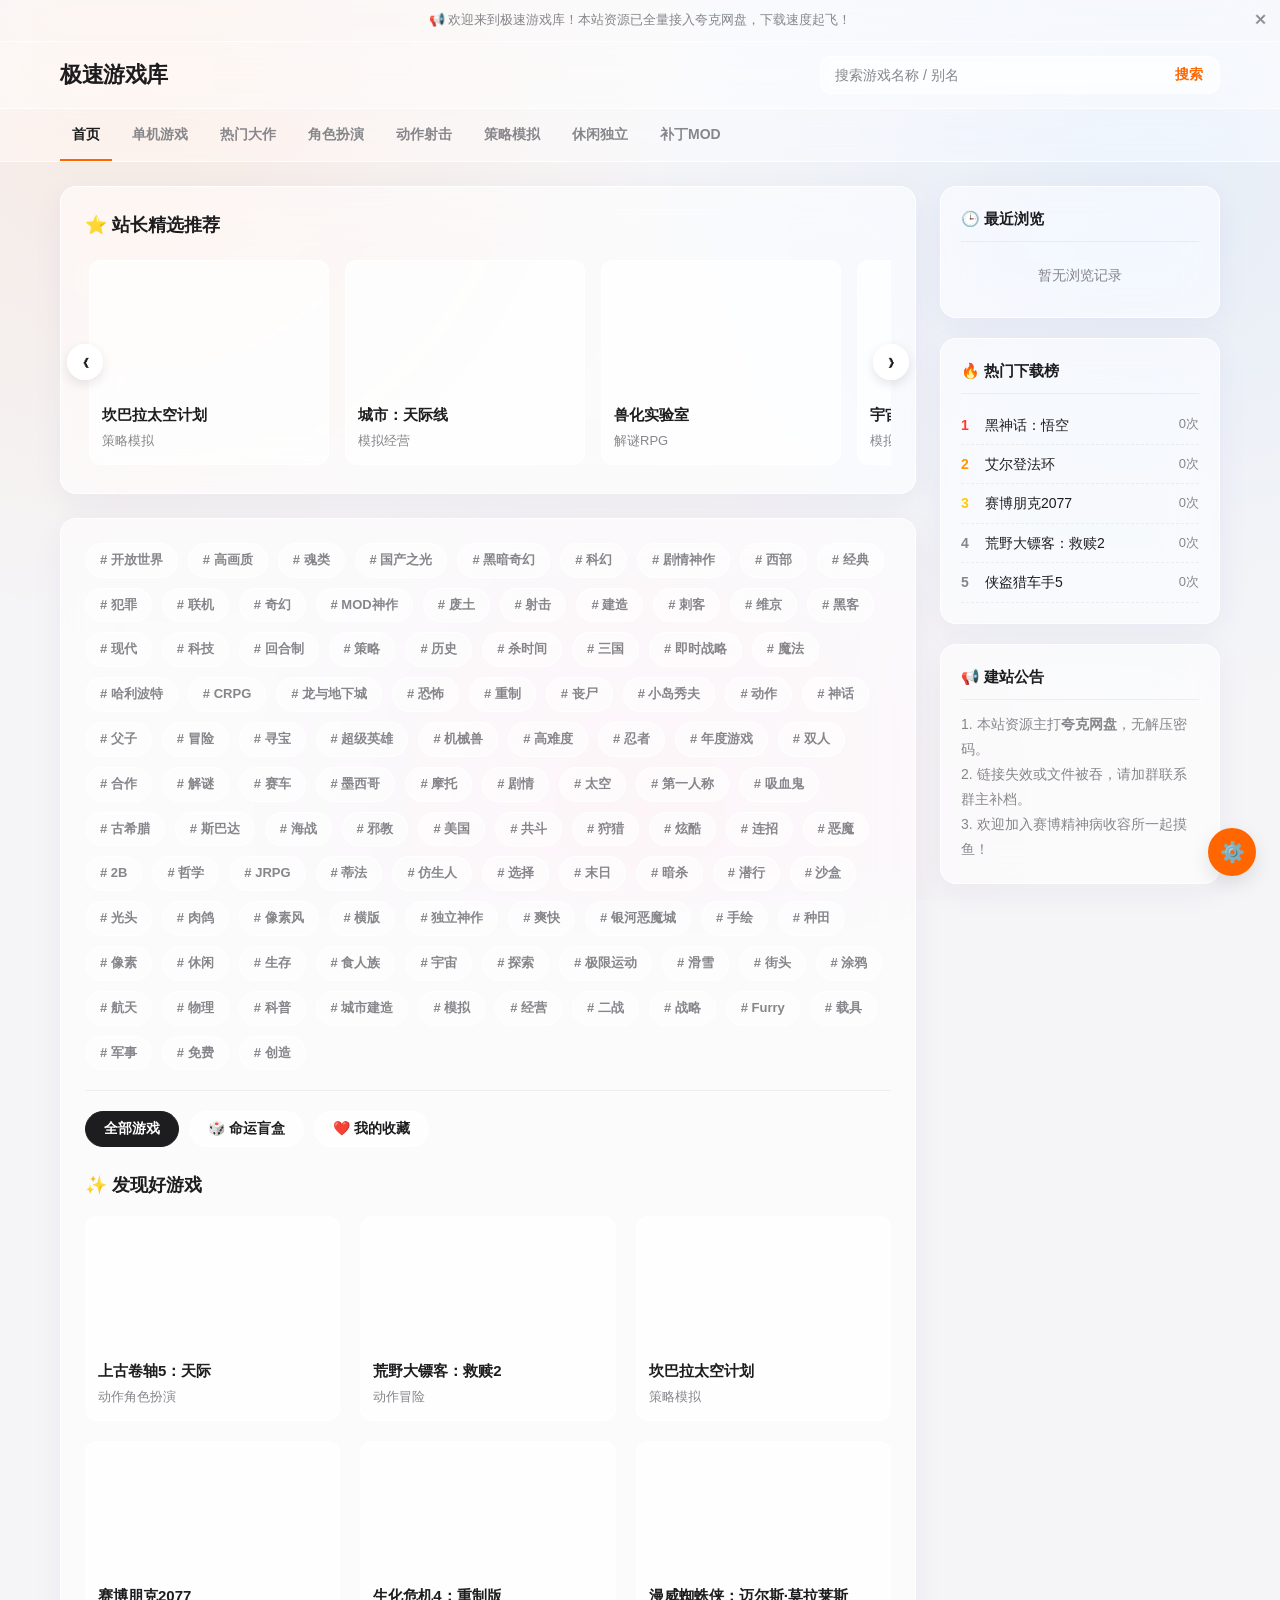
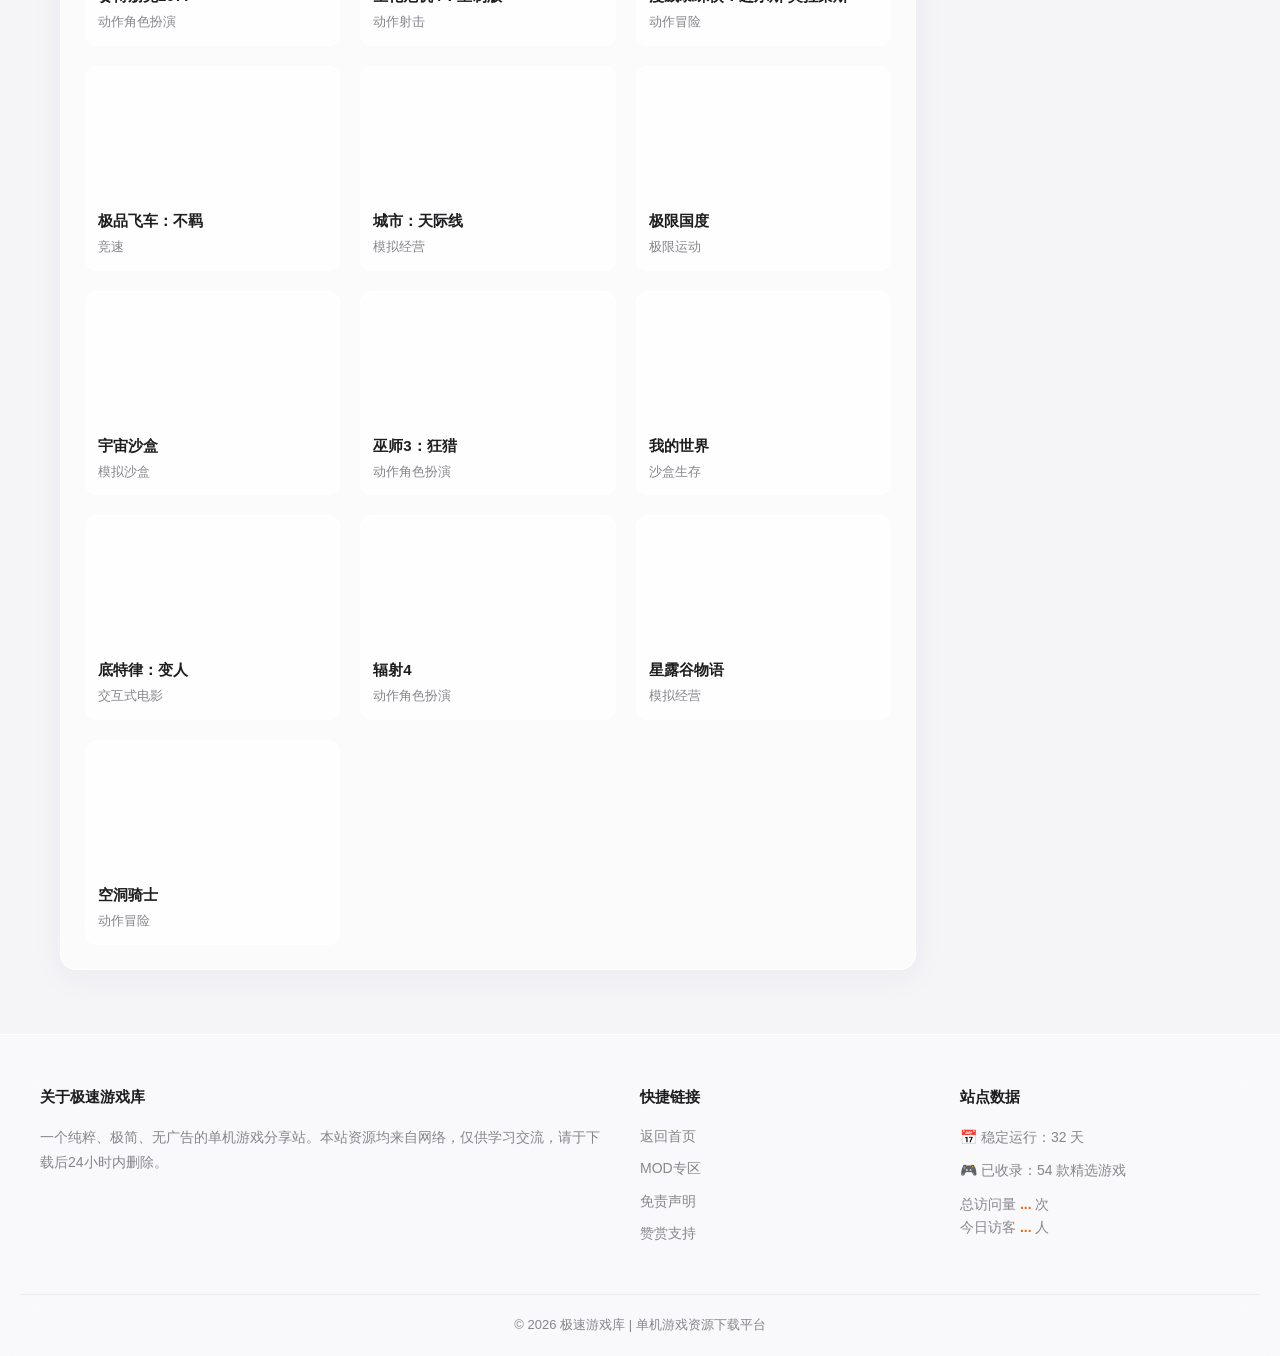
==== commit ff5e6c23: "Upload files via ZiptoGit" ====
--- a/index.html
+++ b/index.html
@@ -28,7 +28,6 @@
 </header>
 
 <div class="nav">
-  <!-- 手机端下拉菜单 -->
   <div class="mobile-nav-wrapper">
     <select class="mobile-nav-select" id="mobileNavSelect">
       <option value="index.html">🏠 首页</option>
@@ -41,8 +40,6 @@
       <option value="pages/mods.html">补丁MOD</option>
     </select>
   </div>
-
-  <!-- 电脑端横排导航 -->
   <div class="nav-inner" id="navBar">
     <a href="index.html" class="active" data-category="首页">首页</a>
     <a href="javascript:void(0)" data-category="单机游戏">单机游戏</a>
@@ -57,6 +54,15 @@
 
 <div class="container">
   <div class="main">
+    <div class="main-box" id="topFeaturedBox">
+      <div class="section-title">⭐ 站长精选推荐</div>
+      <div class="carousel-wrapper">
+        <button class="carousel-btn prev" id="btnPrev">❮</button>
+        <div class="carousel-track" id="featuredList"></div>
+        <button class="carousel-btn next" id="btnNext">❯</button>
+      </div>
+    </div>
+
     <div class="main-box">
       <div class="tag-cloud" id="tagCloud"></div>
       <div class="filter-pills" id="filterPills">
@@ -64,12 +70,8 @@
         <button class="pill" id="randomBtn">🎲 命运盲盒</button>
         <button class="pill" data-filter="我的收藏">❤️ 我的收藏</button>
       </div>
-      <div class="section-title" id="latestTitle">最新资源</div>
+      <div class="section-title" id="latestTitle">✨ 发现好游戏</div>
       <div id="gameList" class="game-grid"></div>
-    </div>
-    <div class="main-box" id="hotSection">
-      <div class="section-title">热门大作</div>
-      <div id="hotList" class="game-grid"></div>
     </div>
   </div>
   
@@ -90,13 +92,6 @@
         3. 欢迎加入赛博精神病收容所一起摸鱼！
       </div>
     </div>
-    <div class="side-box">
-      <div class="side-title">🤝 友情链接</div>
-      <ul class="side-list">
-        <li><a href="https://store.steampowered.com" target="_blank">· Steam 商店</a></li>
-        <li><a href="#">· 寻求友链互换（加群）</a></li>
-      </ul>
-    </div>
   </div>
 </div>
 
@@ -105,8 +100,8 @@
     <div class="footer-col"><h4>关于极速游戏库</h4><p>一个纯粹、极简、无广告的单机游戏分享站。本站资源均来自网络，仅供学习交流，请于下载后24小时内删除。</p></div>
     <div class="footer-col"><h4>快捷链接</h4><ul><li><a href="index.html">返回首页</a></li><li><a href="pages/mods.html">MOD专区</a></li><li><a href="javascript:void(0)" onclick="openModal('notice')">免责声明</a></li><li><a href="javascript:void(0)" onclick="openModal('support')">赞赏支持</a></li></ul></div>
     <div class="footer-col"><h4>站点数据</h4>
-      <p>📅 稳定运行：约 365 天</p>
-      <p>🎮 已收录：61 款精选游戏</p>
+      <p>📅 稳定运行：<span id="siteDays">...</span> 天</p>
+      <p>🎮 已收录：<span id="gameCount">...</span> 款精选游戏</p>
       <div style="margin-top: 10px; font-size: 14px; color: var(--text-dim);">
         <span id="busuanzi_container_site_pv">总访问量 <span id="busuanzi_value_site_pv" style="color:var(--brand);font-weight:bold;">...</span> 次</span><br>
         <span id="busuanzi_container_site_uv">今日访客 <span id="busuanzi_value_site_uv" style="color:var(--brand);font-weight:bold;">...</span> 人</span>
@@ -125,4 +120,4 @@
   }
 </script>
 </body>
-</html>
+</html>
--- a/css/common.css
+++ b/css/common.css
@@ -1,127 +1,133 @@
 * { margin: 0; padding: 0; box-sizing: border-box; }
 :root {
   --brand: #ff6600; --brand-2: #ff8800; --brand-deep: #e65c00;
-  --bg: #f5f5f7; --card-bg: #ffffff;
-  --border: #e5e5ea; --border-hover: #d1d1d6;
+  --bg: #f5f5f7; 
+  --bg-glow: radial-gradient(circle at 10% 10%, rgba(255,102,0,0.08), transparent 40%),
+             radial-gradient(circle at 90% 20%, rgba(0,122,255,0.06), transparent 40%),
+             radial-gradient(circle at 50% 90%, rgba(255,45,85,0.05), transparent 40%);
+  --glass-bg: rgba(255, 255, 255, 0.55);
+  --glass-border: rgba(255, 255, 255, 0.8);
+  --glass-shadow: 0 8px 32px 0 rgba(31, 38, 135, 0.05);
+  --glass-blur: blur(24px) saturate(180%);
   --text: #1d1d1f; --text-dim: #86868b;
-  --radius: 14px; --shadow: 0 4px 14px rgba(0,0,0,0.04);
+  --radius: 16px; 
 }
-body { min-height: 100vh; background: var(--bg); color: var(--text); font-size: 14px; line-height: 1.6; font-family: -apple-system, BlinkMacSystemFont, "Segoe UI", Roboto, "Helvetica Neue", Arial, sans-serif; overflow-x: hidden; }
+body { 
+  min-height: 100vh; background-color: var(--bg); background-image: var(--bg-glow); background-attachment: fixed;
+  color: var(--text); font-size: 14px; line-height: 1.6; 
+  font-family: -apple-system, BlinkMacSystemFont, "Segoe UI", Roboto, "Helvetica Neue", Arial, sans-serif; 
+  overflow-x: hidden; 
+}
 img { max-width: 100%; } a { color: inherit; } button, input { font-family: inherit; }
 [hidden] { display: none !important; }
 
 .img-blur { filter: blur(12px); opacity: 0.5; transition: filter 0.5s ease, opacity 0.5s ease; }
 .img-loaded { filter: blur(0); opacity: 1; }
 
+/* ================= 微信/QQ 引导遮罩 ================= */
+#wechat-guide {
+  display: none; position: fixed; inset: 0; z-index: 99999;
+  background: rgba(0,0,0,0.85); color: #fff; text-align: right;
+  padding: 20px 30px; backdrop-filter: blur(5px);
+}
+#wechat-guide.show { display: block; }
+.guide-arrow { font-size: 60px; margin-bottom: 10px; animation: bounceArrow 1s infinite alternate; text-align: right; }
+.guide-text { font-size: 18px; line-height: 1.8; text-align: right; font-weight: 500; }
+.guide-text span { color: var(--brand); font-weight: bold; }
+@keyframes bounceArrow { from { transform: translateY(0); } to { transform: translateY(-15px); } }
+
 /* 顶部通告栏 */
-.announcement-bar { background: #fff; border-bottom: 1px solid var(--border); color: var(--text-dim); text-align: center; padding: 10px 16px; font-size: 13px; position: relative; z-index: 101; }
+.announcement-bar { background: var(--glass-bg); backdrop-filter: var(--glass-blur); border-bottom: 1px solid var(--glass-border); color: var(--text-dim); text-align: center; padding: 10px 16px; font-size: 13px; position: relative; z-index: 101; }
 .ann-close { position: absolute; right: 12px; top: 50%; transform: translateY(-50%); background: transparent; border: 0; color: var(--text-dim); cursor: pointer; font-size: 14px; }
 
 /* 头部和导航 */
-header { position: sticky; top: 0; z-index: 100; background: rgba(255,255,255,0.85); backdrop-filter: blur(20px); -webkit-backdrop-filter: blur(20px); border-bottom: 1px solid var(--border); transition: box-shadow .3s ease; }
-header.scrolled { box-shadow: 0 2px 10px rgba(0,0,0,0.05); }
+header { position: sticky; top: 0; z-index: 100; background: rgba(255,255,255,0.6); backdrop-filter: var(--glass-blur); -webkit-backdrop-filter: var(--glass-blur); border-bottom: 1px solid var(--glass-border); transition: box-shadow .3s ease; }
+header.scrolled { box-shadow: 0 4px 20px rgba(0,0,0,0.03); }
 .top-bar { max-width: 1200px; margin: 0 auto; padding: 14px 20px; display: flex; align-items: center; justify-content: space-between; gap: 20px; flex-wrap: wrap; }
 .header-left { display: flex; align-items: center; gap: 16px; }
-.logo { font-size: 20px; font-weight: 800; letter-spacing: -0.5px; color: var(--text); }
+.logo { font-size: 22px; font-weight: 800; letter-spacing: -0.5px; color: var(--text); }
 .logo a { color: var(--text); text-decoration: none; }
 
 /* 搜索框 */
 .search-container { flex: 1; max-width: 400px; min-width: 200px; position: relative; }
-.search-box { display: flex; background: #f0f0f5; border: 1px solid transparent; border-radius: 10px; transition: all .2s ease; min-width: 150px; }
-.search-box:focus-within { background: #fff; border-color: var(--brand); box-shadow: 0 0 0 3px rgba(255,102,0,0.1); }
+.search-box { display: flex; background: rgba(255, 255, 255, 0.4); border: 1px solid var(--glass-border); border-radius: 12px; transition: all .2s ease; min-width: 150px; backdrop-filter: blur(10px); }
+.search-box:focus-within { background: rgba(255, 255, 255, 0.8); border-color: var(--brand); box-shadow: 0 0 0 4px rgba(255,102,0,0.1); }
 #searchInput { flex: 1; min-width: 0; padding: 10px 14px; border: 0; outline: none; font-size: 14px; color: var(--text); background: transparent; }
 #searchInput::placeholder { color: var(--text-dim); }
-#searchBtn { padding: 0 16px; border: 0; cursor: pointer; color: var(--brand); font-size: 14px; font-weight: 600; background: transparent; border-radius: 0 10px 10px 0; transition: color .2s; }
-.search-suggestions { position: absolute; top: 100%; left: 0; right: 0; margin-top: 8px; background: #fff; border: 1px solid var(--border); border-radius: 12px; box-shadow: 0 10px 30px rgba(0,0,0,0.1); z-index: 1000; max-height: 250px; overflow-y: auto; display: none; padding: 8px; }
+#searchBtn { padding: 0 16px; border: 0; cursor: pointer; color: var(--brand); font-size: 14px; font-weight: 600; background: transparent; border-radius: 0 12px 12px 0; transition: color .2s; }
+.search-suggestions { position: absolute; top: 100%; left: 0; right: 0; margin-top: 8px; background: rgba(255, 255, 255, 0.85); backdrop-filter: var(--glass-blur); border: 1px solid var(--glass-border); border-radius: 12px; box-shadow: 0 10px 30px rgba(0,0,0,0.08); z-index: 1000; max-height: 250px; overflow-y: auto; display: none; padding: 8px; }
 .search-suggestions.show { display: block; }
 .suggestion-item { padding: 10px 12px; border-radius: 8px; cursor: pointer; display: flex; align-items: center; gap: 10px; transition: background .2s; }
-.suggestion-item:hover { background: #f5f5f7; }
+.suggestion-item:hover { background: rgba(255,255,255,0.6); }
 .suggestion-item img { width: 40px; height: 20px; object-fit: cover; border-radius: 4px; }
 .suggestion-item span { font-size: 14px; font-weight: 500; }
 
-/* 导航栏（电脑端横排 / 手机端下拉） */
-.nav { background: #ffffff; border-bottom: 1px solid var(--border); position: sticky; top: 63px; z-index: 99; }
+/* 导航栏 */
+.nav { background: rgba(255,255,255,0.4); backdrop-filter: var(--glass-blur); border-bottom: 1px solid var(--glass-border); position: sticky; top: 63px; z-index: 99; }
 .nav-inner { max-width: 1200px; margin: 0 auto; display: flex; flex-wrap: wrap; padding: 0 20px; position: relative; gap: 8px; }
-.nav-inner a { color: var(--text-dim); text-decoration: none; padding: 14px 12px; font-size: 14px; font-weight: 500; display: block; transition: color .2s; border-bottom: 2px solid transparent; }
+.nav-inner a { color: var(--text-dim); text-decoration: none; padding: 14px 12px; font-size: 14px; font-weight: 600; display: block; transition: color .2s; border-bottom: 2px solid transparent; }
 .nav-inner a:hover, .nav-inner a.active { color: var(--text); border-bottom-color: var(--brand); }
-.nav-indicator { display: none; } /* 放弃老式滑动条，改用下划线 */
-
-/* 下拉菜单（默认隐藏，手机端显示） */
-.mobile-nav-wrapper { display: none; padding: 10px 20px; background: #fff; border-bottom: 1px solid var(--border); }
-.mobile-nav-select {
-  width: 100%; padding: 12px 16px; background: #f0f0f5; border: 1px solid transparent; color: var(--text); font-size: 15px; font-weight: 600; border-radius: 10px; outline: none; appearance: none; -webkit-appearance: none;
-  background-image: url("data:image/svg+xml;charset=US-ASCII,%3Csvg%20xmlns%3D%22http%3A%2F%2Fwww.w3.org%2F2000%2Fsvg%22%20width%3D%22292.4%22%20height%3D%22292.4%22%3E%3Cpath%20fill%3D%22%231d1d1f%22%20d%3D%22M287%2069.4a17.6%2017.6%200%200%200-13-5.4H18.4c-5%200-9.3%201.8-12.9%205.4A17.6%2017.6%200%200%200%200%2082.2c0%205%201.8%209.3%205.4%2012.9l128%20127.9c3.6%203.6%207.8%205.4%2012.8%205.4s9.2-1.8%2012.8-5.4L287%2095c3.5-3.5%205.4-7.8%205.4-12.8%200-5-1.9-9.2-5.5-12.8z%22%2F%3E%3C%2Fsvg%3E");
-  background-repeat: no-repeat; background-position: right 16px top 50%; background-size: 12px auto;
-}
+.mobile-nav-wrapper { display: none; padding: 10px 20px; background: rgba(255,255,255,0.4); backdrop-filter: var(--glass-blur); border-bottom: 1px solid var(--glass-border); }
+.mobile-nav-select { width: 100%; padding: 12px 16px; background: rgba(255,255,255,0.7); border: 1px solid var(--glass-border); color: var(--text); font-size: 15px; font-weight: 600; border-radius: 10px; outline: none; appearance: none; -webkit-appearance: none; background-image: url("data:image/svg+xml;charset=US-ASCII,%3Csvg%20xmlns%3D%22http%3A%2F%2Fwww.w3.org%2F2000%2Fsvg%22%20width%3D%22292.4%22%20height%3D%22292.4%22%3E%3Cpath%20fill%3D%22%231d1d1f%22%20d%3D%22M287%2069.4a17.6%2017.6%200%200%200-13-5.4H18.4c-5%200-9.3%201.8-12.9%205.4A17.6%2017.6%200%200%200%200%2082.2c0%205%201.8%209.3%205.4%2012.9l128%20127.9c3.6%203.6%207.8%205.4%2012.8%205.4s9.2-1.8%2012.8-5.4L287%2095c3.5-3.5%205.4-7.8%205.4-12.8%200-5-1.9-9.2-5.5-12.8z%22%2F%3E%3C%2Fsvg%3E"); background-repeat: no-repeat; background-position: right 16px top 50%; background-size: 12px auto; }
 
 /* 全局布局 */
 .container { max-width: 1200px; margin: 24px auto; padding: 0 20px; display: grid; grid-template-columns: minmax(0, 1fr) 280px; gap: 24px; align-items: start; }
-.section-title { font-size: 18px; font-weight: 700; margin-bottom: 16px; display: flex; align-items: center; gap: 8px; color: var(--text); }
-.side-box { background: var(--card-bg); border: 1px solid var(--border); border-radius: var(--radius); padding: 20px; margin-bottom: 20px; box-shadow: var(--shadow); }
-.side-title { font-size: 15px; font-weight: 700; margin-bottom: 12px; color: var(--text); padding-bottom: 10px; border-bottom: 1px solid var(--border); }
+.section-title { font-size: 18px; font-weight: 800; margin-bottom: 16px; display: flex; align-items: center; gap: 8px; color: var(--text); }
+.side-box { background: var(--glass-bg); backdrop-filter: var(--glass-blur); border: 1px solid var(--glass-border); border-radius: var(--radius); padding: 20px; margin-bottom: 20px; box-shadow: var(--glass-shadow); transition: transform 0.3s ease; }
+.side-title { font-size: 15px; font-weight: 800; margin-bottom: 12px; color: var(--text); padding-bottom: 10px; border-bottom: 1px solid rgba(0,0,0,0.05); }
 .side-list { list-style: none; }
-.side-list li { border-bottom: 1px dashed var(--border); }
+.side-list li { border-bottom: 1px dashed rgba(0,0,0,0.05); }
 .side-list li:last-child { border-bottom: 0; }
 .side-list li a { display: flex; align-items: center; color: var(--text-dim); text-decoration: none; padding: 10px 0; font-size: 14px; font-weight: 500; transition: color .2s; }
 .side-list li a:hover { color: var(--brand); }
 
 /* 页脚 */
-footer { border-top: 1px solid var(--border); background: #fff; padding: 50px 20px 20px; margin-top: 40px; font-size: 14px; }
+footer { border-top: 1px solid var(--glass-border); background: rgba(255,255,255,0.4); backdrop-filter: var(--glass-blur); padding: 50px 20px 20px; margin-top: 40px; font-size: 14px; }
 .footer-grid { max-width: 1200px; margin: 0 auto; display: grid; grid-template-columns: 2fr 1fr 1fr; gap: 40px; text-align: left; margin-bottom: 40px; }
-.footer-col h4 { font-size: 15px; font-weight: 700; color: var(--text); margin-bottom: 16px; }
+.footer-col h4 { font-size: 15px; font-weight: 800; color: var(--text); margin-bottom: 16px; }
 .footer-col p { color: var(--text-dim); line-height: 1.8; margin-bottom: 8px; }
 .footer-col ul { list-style: none; }
 .footer-col ul li { margin-bottom: 10px; }
 .footer-col ul li a { color: var(--text-dim); text-decoration: none; transition: color .2s; }
 .footer-col ul li a:hover { color: var(--brand); }
-.footer-bottom { text-align: center; color: var(--text-dim); padding-top: 20px; border-top: 1px solid var(--border); font-size: 13px; }
+.footer-bottom { text-align: center; color: var(--text-dim); padding-top: 20px; border-top: 1px solid rgba(0,0,0,0.05); font-size: 13px; }
 
 /* 悬浮菜单 */
 .fab-container { position: fixed; right: 24px; bottom: 24px; z-index: 900; display: flex; flex-direction: column; align-items: flex-end; gap: 12px; }
 .fab-menu { display: flex; flex-direction: column; gap: 8px; opacity: 0; transform: translateY(20px) scale(.9); pointer-events: none; transition: all .3s cubic-bezier(.175,.885,.32,1.275); }
 .fab-menu.show { opacity: 1; transform: translateY(0) scale(1); pointer-events: auto; }
-.fab-item, .fab-main { width: 46px; height: 46px; border-radius: 50%; border: 1px solid var(--border); background: #fff; color: var(--text); font-size: 18px; cursor: pointer; display: flex; align-items: center; justify-content: center; box-shadow: 0 4px 15px rgba(0,0,0,0.08); transition: all .2s; }
-.fab-main { background: var(--brand); color: #fff; border: 0; font-size: 20px; }
-.fab-item:hover { border-color: var(--brand); color: var(--brand); transform: translateY(-2px); }
-.fab-main:hover { transform: scale(1.05); box-shadow: 0 6px 20px rgba(255,102,0,0.3); }
+.fab-item, .fab-main { width: 48px; height: 48px; border-radius: 50%; background: var(--glass-bg); border: 1px solid var(--glass-border); backdrop-filter: var(--glass-blur); color: var(--text); font-size: 20px; cursor: pointer; display: flex; align-items: center; justify-content: center; box-shadow: 0 8px 20px rgba(0,0,0,0.1); transition: all .2s; }
+.fab-main { background: var(--brand); color: #fff; border: 0; }
+.fab-item:hover { color: var(--brand); transform: translateY(-3px); }
+.fab-main:hover { transform: scale(1.05); box-shadow: 0 8px 24px rgba(255,102,0,0.4); }
 
 /* 弹窗 */
-.modal-overlay { position: fixed; inset: 0; z-index: 9999; background: rgba(0,0,0,.4); backdrop-filter: blur(4px); display: flex; align-items: center; justify-content: center; opacity: 0; pointer-events: none; transition: opacity .3s; }
+.modal-overlay { position: fixed; inset: 0; z-index: 9999; background: rgba(0,0,0,0.2); backdrop-filter: blur(8px); display: flex; align-items: center; justify-content: center; opacity: 0; pointer-events: none; transition: opacity .3s; }
 .modal-overlay.show { opacity: 1; pointer-events: auto; }
-.modal-box { background: #fff; border-radius: 16px; padding: 30px; width: 90%; max-width: 400px; position: relative; transform: translateY(20px); transition: transform .3s; box-shadow: 0 20px 40px rgba(0,0,0,.15); }
+.modal-box { background: rgba(255,255,255,0.7); backdrop-filter: blur(30px) saturate(200%); border: 1px solid var(--glass-border); border-radius: 20px; padding: 30px; width: 90%; max-width: 400px; position: relative; transform: translateY(20px); transition: transform .3s; box-shadow: 0 20px 50px rgba(0,0,0,0.1); }
 .modal-overlay.show .modal-box { transform: translateY(0); }
-.modal-close { position: absolute; top: 16px; right: 16px; background: #f0f0f5; border: 0; width: 30px; height: 30px; border-radius: 50%; display: flex; align-items: center; justify-content: center; color: var(--text-dim); font-size: 16px; cursor: pointer; transition: background .2s; }
-.modal-close:hover { background: #e5e5ea; }
-.modal-box h3 { font-size: 20px; font-weight: 700; margin-bottom: 12px; color: var(--text); }
+.modal-close { position: absolute; top: 16px; right: 16px; background: rgba(0,0,0,0.05); border: 0; width: 32px; height: 32px; border-radius: 50%; display: flex; align-items: center; justify-content: center; color: var(--text-dim); font-size: 16px; cursor: pointer; transition: background .2s; }
+.modal-close:hover { background: rgba(0,0,0,0.1); }
+.modal-box h3 { font-size: 20px; font-weight: 800; margin-bottom: 12px; color: var(--text); }
 .modal-box p { font-size: 14px; color: var(--text-dim); line-height: 1.8; margin-bottom: 8px; }
 
 /* Toast */
-.toast { position: fixed; left: 50%; bottom: 40px; z-index: 9999; transform: translateX(-50%) translateY(10px); background: var(--text); color: #fff; font-weight: 500; padding: 12px 24px; border-radius: 30px; font-size: 14px; box-shadow: 0 10px 30px rgba(0,0,0,0.2); opacity: 0; pointer-events: none; transition: all .3s; }
+.toast { position: fixed; left: 50%; bottom: 40px; z-index: 9999; transform: translateX(-50%) translateY(10px); background: rgba(0,0,0,0.8); backdrop-filter: blur(10px); color: #fff; font-weight: 500; padding: 12px 24px; border-radius: 30px; font-size: 14px; box-shadow: 0 10px 30px rgba(0,0,0,0.2); opacity: 0; pointer-events: none; transition: all .3s; }
 .toast.show { opacity: 1; transform: translateX(-50%) translateY(0); }
 
-/* 滚动条 */
 ::-webkit-scrollbar { width: 8px; height: 8px; }
-::-webkit-scrollbar-track { background: var(--bg); }
-::-webkit-scrollbar-thumb { background: #d1d1d6; border-radius: 4px; }
-::-webkit-scrollbar-thumb:hover { background: #a1a1a6; }
+::-webkit-scrollbar-track { background: transparent; }
+::-webkit-scrollbar-thumb { background: rgba(0,0,0,0.15); border-radius: 4px; }
+::-webkit-scrollbar-thumb:hover { background: rgba(0,0,0,0.25); }
 
-/* 动画 */
 .reveal { opacity: 0; transform: translateY(15px); transition: all .5s ease; }
 .reveal.in { opacity: 1; transform: translateY(0); }
 
-/* 响应式：平板与手机 */
 @media (max-width: 960px) { 
   .container { grid-template-columns: minmax(0, 1fr); } 
   .footer-grid { grid-template-columns: 1fr; gap: 30px; text-align: center; }
-  .nav-inner { display: none; } /* 隐藏电脑导航 */
-  .mobile-nav-wrapper { display: block; } /* 显示下拉菜单 */
+  .nav-inner { display: none; } 
+  .mobile-nav-wrapper { display: block; } 
   .nav { top: 60px; border-bottom: 0; }
   .mobile-nav-wrapper { position: sticky; top: 60px; z-index: 99; }
-}
-
-/* 横屏适配处理 */
-@media (orientation: landscape) and (max-height: 500px) {
-  .top-bar { padding: 8px 20px; }
-  .nav-inner a, .mobile-nav-select { padding: 8px 12px; }
-  .mobile-nav-wrapper { padding: 6px 20px; }
-}
+}
--- a/css/home.css
+++ b/css/home.css
@@ -1,40 +1,57 @@
-.main-box { background: var(--card-bg); border: 1px solid var(--border); border-radius: var(--radius); padding: 24px; margin-bottom: 24px; box-shadow: var(--shadow); }
+.main-box { background: var(--glass-bg); backdrop-filter: var(--glass-blur); border: 1px solid var(--glass-border); border-radius: var(--radius); padding: 24px; margin-bottom: 24px; box-shadow: var(--glass-shadow); }
 
-.tag-cloud { display: flex; flex-wrap: wrap; gap: 10px; margin-bottom: 20px; padding-bottom: 20px; border-bottom: 1px solid var(--border); }
-.tag-item { font-size: 13px; color: var(--text-dim); background: #f0f0f5; padding: 6px 14px; border-radius: 20px; cursor: pointer; transition: all .2s; font-weight: 500; }
-.tag-item:hover { color: #fff; background: var(--brand); }
+/* ===== 顶部轮播 ===== */
+.carousel-wrapper { position: relative; display: flex; align-items: center; gap: 12px; }
+.carousel-track { display: flex; gap: 16px; overflow-x: auto; scroll-behavior: smooth; scrollbar-width: none; padding: 4px; }
+.carousel-track::-webkit-scrollbar { display: none; }
+.carousel-item { flex: 0 0 240px; /* 固定宽度，横向滚动 */ text-decoration: none; color: inherit; border-radius: 12px; overflow: hidden; background: rgba(255,255,255,0.7); border: 1px solid var(--glass-border); transition: transform .3s; }
+.carousel-item:hover { transform: translateY(-4px); box-shadow: 0 10px 20px rgba(0,0,0,0.08); }
+.carousel-item img { width: 100%; height: 130px; object-fit: cover; display: block; }
+.carousel-item .info { padding: 12px; }
+.carousel-item h4 { font-size: 15px; font-weight: 700; margin-bottom: 4px; color: var(--text); white-space: nowrap; overflow: hidden; text-overflow: ellipsis; }
+.carousel-item p { font-size: 13px; color: var(--text-dim); }
+
+.carousel-btn { position: absolute; z-index: 10; width: 36px; height: 36px; border-radius: 50%; border: 1px solid var(--glass-border); background: rgba(255,255,255,0.9); backdrop-filter: blur(10px); color: var(--text); cursor: pointer; display: flex; align-items: center; justify-content: center; box-shadow: 0 4px 12px rgba(0,0,0,0.1); transition: all .2s; }
+.carousel-btn:hover { background: #fff; color: var(--brand); transform: scale(1.1); }
+.carousel-btn.prev { left: -18px; }
+.carousel-btn.next { right: -18px; }
+
+/* ===== 标签与筛选 ===== */
+.tag-cloud { display: flex; flex-wrap: wrap; gap: 10px; margin-bottom: 20px; padding-bottom: 20px; border-bottom: 1px solid rgba(0,0,0,0.05); }
+.tag-item { font-size: 13px; color: var(--text-dim); background: rgba(255,255,255,0.5); border: 1px solid var(--glass-border); padding: 6px 14px; border-radius: 20px; cursor: pointer; transition: all .2s; font-weight: 600; }
+.tag-item:hover { color: #fff; background: var(--brand); border-color: var(--brand); }
 
 .filter-pills { display: flex; gap: 10px; margin-bottom: 24px; flex-wrap: wrap; }
-.pill { padding: 8px 18px; border-radius: 30px; background: #fff; border: 1px solid var(--border); color: var(--text); font-size: 14px; font-weight: 600; cursor: pointer; transition: all .2s ease; }
+.pill { padding: 8px 18px; border-radius: 30px; background: rgba(255,255,255,0.6); border: 1px solid var(--glass-border); color: var(--text); font-size: 14px; font-weight: 600; cursor: pointer; transition: all .2s ease; backdrop-filter: blur(10px); }
 .pill:hover { border-color: var(--brand); color: var(--brand); }
 .pill.active { background: var(--text); border-color: var(--text); color: #fff; }
 
+/* ===== 普通网格 ===== */
 .game-grid { display: grid; grid-template-columns: repeat(auto-fill, minmax(200px, 1fr)); gap: 20px; }
-.game-card { position: relative; display: block; border-radius: 12px; overflow: hidden; text-decoration: none; color: inherit; background: #fff; border: 1px solid var(--border); box-shadow: 0 2px 8px rgba(0,0,0,0.02); transition: transform .3s ease, box-shadow .3s ease; }
-.game-card:hover { transform: translateY(-5px); box-shadow: 0 12px 24px rgba(0,0,0,0.08); }
-.game-card img { width: 100%; height: 120px; object-fit: cover; display: block; border-bottom: 1px solid var(--border); }
+
+.game-card { position: relative; display: block; border-radius: 14px; overflow: hidden; text-decoration: none; color: inherit; background: rgba(255,255,255,0.4); backdrop-filter: blur(12px); border: 1px solid var(--glass-border); box-shadow: 0 4px 12px rgba(0,0,0,0.03); transition: transform .3s ease, box-shadow .3s ease, background .3s ease; }
+.game-card:hover { transform: translateY(-6px); background: rgba(255,255,255,0.7); box-shadow: 0 12px 28px rgba(0,0,0,0.08); }
+.game-card img { width: 100%; height: 120px; object-fit: cover; display: block; border-bottom: 1px solid rgba(0,0,0,0.03); }
 .game-card-info { padding: 16px; }
 .game-card-info h4 { font-size: 15px; font-weight: 700; margin-bottom: 6px; color: var(--text); overflow: hidden; text-overflow: ellipsis; white-space: nowrap; }
 .game-card-info p { font-size: 13px; color: var(--text-dim); font-weight: 500; }
 
-.card-fav-btn { position: absolute; top: 10px; right: 10px; z-index: 2; width: 32px; height: 32px; border-radius: 50%; border: 0; background: rgba(255,255,255,.9); color: var(--text-dim); font-size: 16px; display: flex; align-items: center; justify-content: center; cursor: pointer; box-shadow: 0 2px 8px rgba(0,0,0,.1); transition: all .2s; }
+.card-fav-btn { position: absolute; top: 10px; right: 10px; z-index: 2; width: 32px; height: 32px; border-radius: 50%; border: 1px solid var(--glass-border); background: rgba(255,255,255,0.7); backdrop-filter: blur(4px); color: var(--text-dim); font-size: 16px; display: flex; align-items: center; justify-content: center; cursor: pointer; box-shadow: 0 2px 8px rgba(0,0,0,.1); transition: all .2s; }
 .card-fav-btn:hover { transform: scale(1.1); background: #fff; }
 .card-fav-btn.active { color: #ff3b30; }
 
 .new-tag { position: absolute; top: 10px; left: 10px; z-index: 2; background: #ff3b30; color: #fff; font-size: 11px; font-weight: 700; padding: 3px 8px; border-radius: 6px; box-shadow: 0 2px 8px rgba(255,59,48,.4); }
 
-.game-card.skeleton { height: 200px; background: linear-gradient(90deg, #f0f0f5 25%, #e5e5ea 50%, #f0f0f5 75%); background-size: 200% 100%; animation: shimmer 1.5s infinite; border-color: transparent; box-shadow: none; }
+.game-card.skeleton { height: 200px; background: linear-gradient(90deg, rgba(255,255,255,0.4) 25%, rgba(255,255,255,0.7) 50%, rgba(255,255,255,0.4) 75%); background-size: 200% 100%; animation: shimmer 1.5s infinite; border-color: transparent; box-shadow: none; }
 @keyframes shimmer { 0% { background-position: 200% 0; } 100% { background-position: -200% 0; } }
 
 .empty-state { grid-column: 1 / -1; display: flex; flex-direction: column; align-items: center; justify-content: center; padding: 60px 0; color: var(--text-dim); }
-.empty-icon { font-size: 40px; margin-bottom: 16px; }
 .daily-quote { font-size: 14px; color: var(--text-dim); font-weight: 500; line-height: 1.8; }
 
-#rankList li { display: flex; padding: 0; border-bottom: 1px dashed var(--border); }
+#rankList li { display: flex; padding: 0; border-bottom: 1px dashed rgba(0,0,0,0.05); }
 #rankList a { font-size: 14px; color: var(--text); font-weight: 500; transition: color .2s; }
 #rankList a:hover { color: var(--brand); }
 
-/* 响应式：手机端极致简洁 */
 @media (max-width: 768px) {
   .main-box { padding: 16px; border-radius: 12px; margin-bottom: 16px; }
   .game-grid { grid-template-columns: repeat(2, 1fr); gap: 12px; }
@@ -47,4 +64,8 @@
   .new-tag { top: 6px; left: 6px; padding: 2px 6px; font-size: 10px; }
   .pill { padding: 6px 14px; font-size: 13px; }
   .tag-item { padding: 4px 10px; font-size: 12px; }
-}
+  /* 手机端轮播按钮隐藏，直接用手滑 */
+  .carousel-btn { display: none; }
+  .carousel-item { flex: 0 0 200px; }
+  .carousel-item img { height: 100px; }
+}
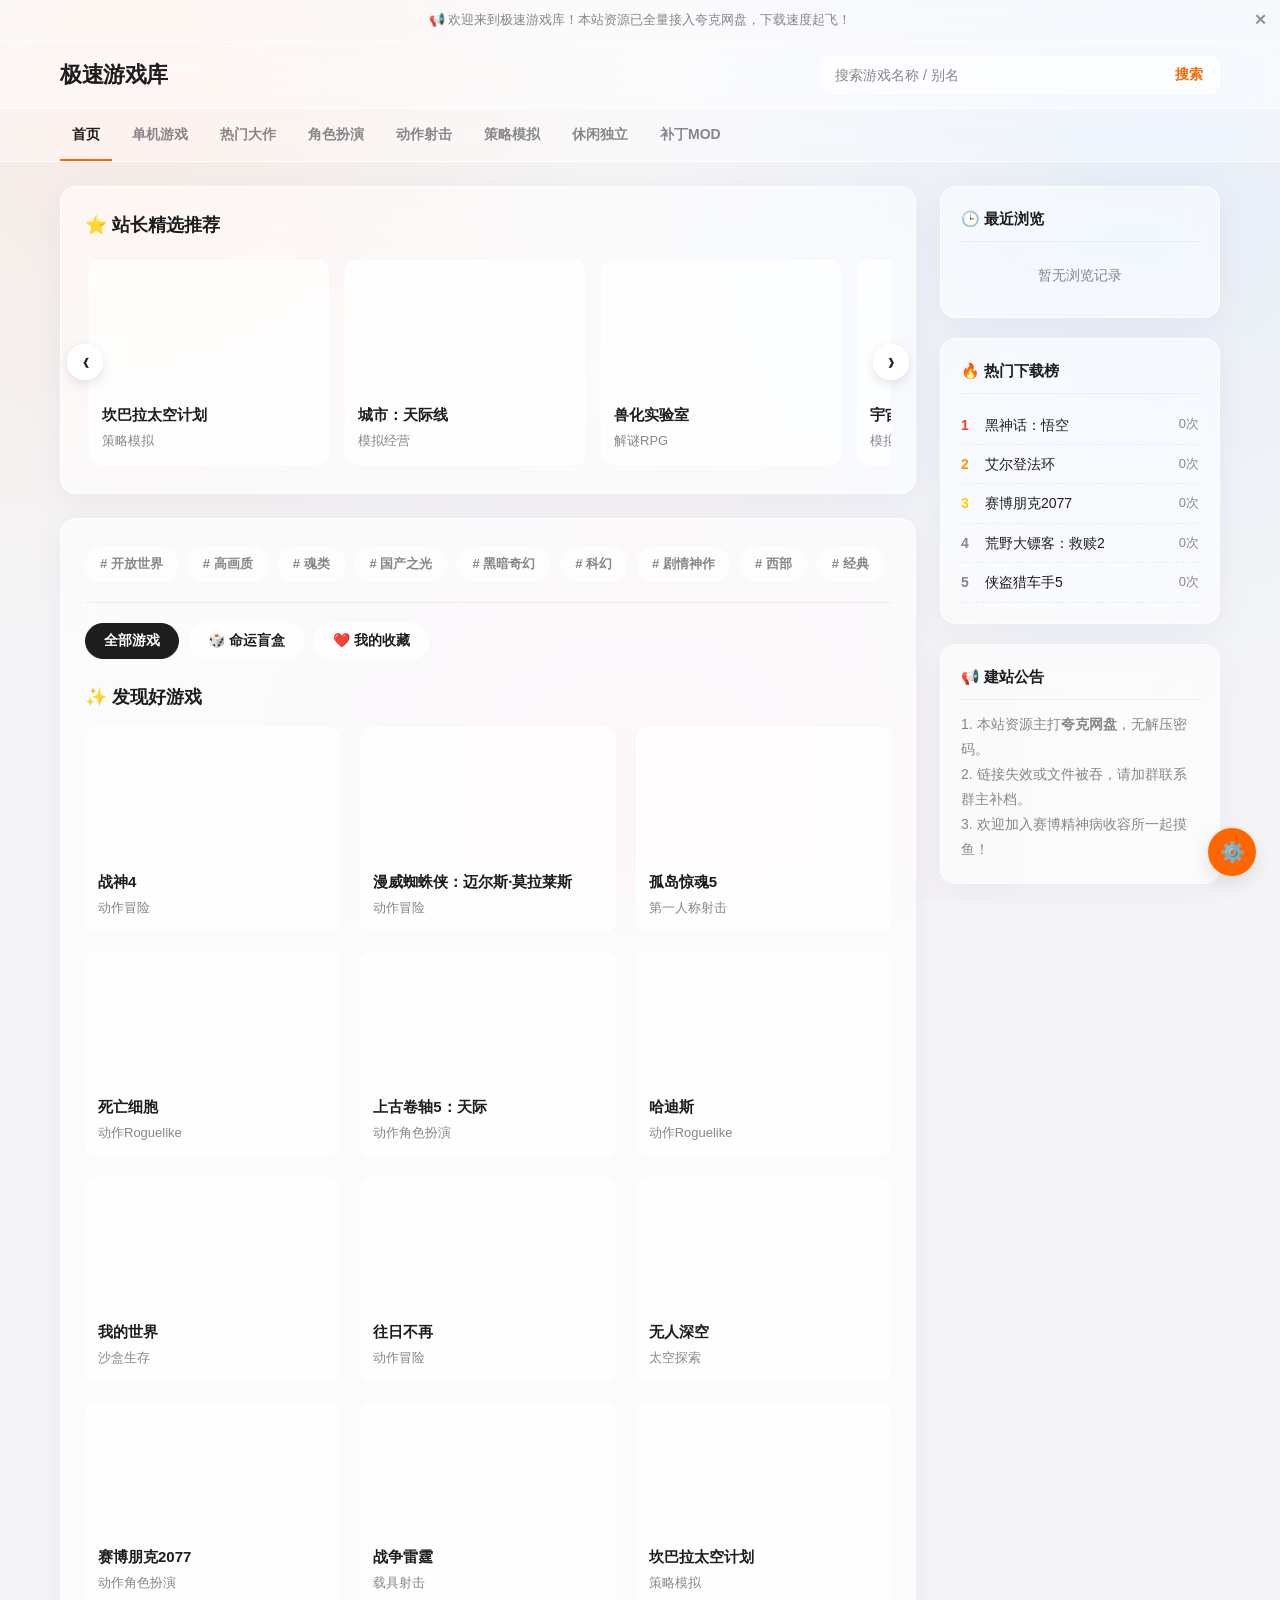
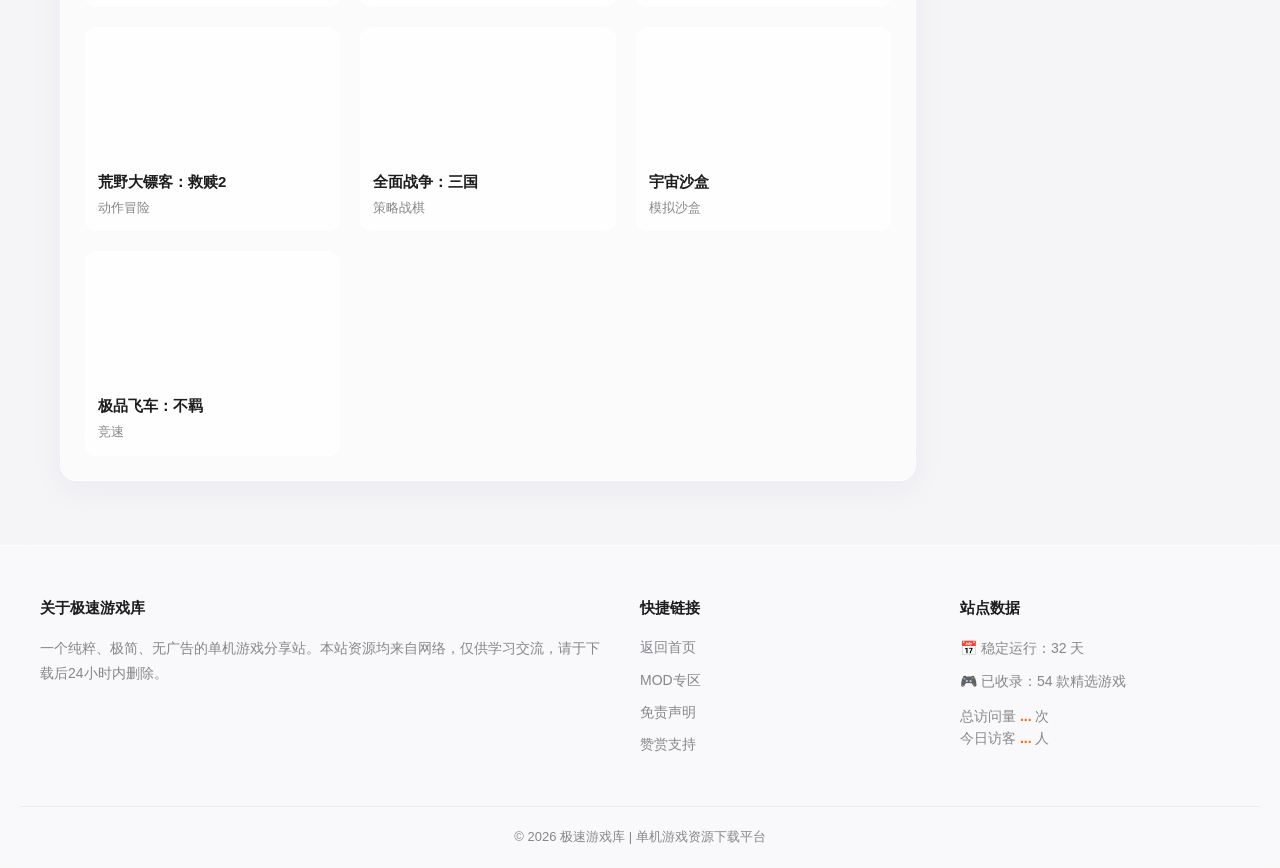
==== commit 4c6fbb6d: "Implement tag cloud with clear tags functionality Added a tag cloud wrapper with a clear tags button" ====
--- a/index.html
+++ b/index.html
@@ -64,7 +64,12 @@
     </div>
 
     <div class="main-box">
-      <div class="tag-cloud" id="tagCloud"></div>
+      <!-- 支持横向滑动与多选的标签云 -->
+      <div class="tag-cloud-wrapper">
+        <button class="clear-tags" id="clearTagsBtn" onclick="clearAllTags()">清除筛选 ✕</button>
+        <div class="tag-cloud" id="tagCloud"></div>
+      </div>
+
       <div class="filter-pills" id="filterPills">
         <button class="pill active" data-filter="首页">全部游戏</button>
         <button class="pill" id="randomBtn">🎲 命运盲盒</button>
@@ -120,4 +125,4 @@
   }
 </script>
 </body>
-</html>+</html>
--- a/css/home.css
+++ b/css/home.css
@@ -4,7 +4,7 @@
 .carousel-wrapper { position: relative; display: flex; align-items: center; gap: 12px; }
 .carousel-track { display: flex; gap: 16px; overflow-x: auto; scroll-behavior: smooth; scrollbar-width: none; padding: 4px; }
 .carousel-track::-webkit-scrollbar { display: none; }
-.carousel-item { flex: 0 0 240px; /* 固定宽度，横向滚动 */ text-decoration: none; color: inherit; border-radius: 12px; overflow: hidden; background: rgba(255,255,255,0.7); border: 1px solid var(--glass-border); transition: transform .3s; }
+.carousel-item { flex: 0 0 240px; text-decoration: none; color: inherit; border-radius: 12px; overflow: hidden; background: rgba(255,255,255,0.7); border: 1px solid var(--glass-border); transition: transform .3s; }
 .carousel-item:hover { transform: translateY(-4px); box-shadow: 0 10px 20px rgba(0,0,0,0.08); }
 .carousel-item img { width: 100%; height: 130px; object-fit: cover; display: block; }
 .carousel-item .info { padding: 12px; }
@@ -14,12 +14,33 @@
 .carousel-btn { position: absolute; z-index: 10; width: 36px; height: 36px; border-radius: 50%; border: 1px solid var(--glass-border); background: rgba(255,255,255,0.9); backdrop-filter: blur(10px); color: var(--text); cursor: pointer; display: flex; align-items: center; justify-content: center; box-shadow: 0 4px 12px rgba(0,0,0,0.1); transition: all .2s; }
 .carousel-btn:hover { background: #fff; color: var(--brand); transform: scale(1.1); }
 .carousel-btn.prev { left: -18px; }
+.carousel-btn.disabled { opacity: 0; pointer-events: none; }
 .carousel-btn.next { right: -18px; }
 
-/* ===== 标签与筛选 ===== */
-.tag-cloud { display: flex; flex-wrap: wrap; gap: 10px; margin-bottom: 20px; padding-bottom: 20px; border-bottom: 1px solid rgba(0,0,0,0.05); }
-.tag-item { font-size: 13px; color: var(--text-dim); background: rgba(255,255,255,0.5); border: 1px solid var(--glass-border); padding: 6px 14px; border-radius: 20px; cursor: pointer; transition: all .2s; font-weight: 600; }
-.tag-item:hover { color: #fff; background: var(--brand); border-color: var(--brand); }
+/* ===== 标签云（改为单行滑动） ===== */
+.tag-cloud-wrapper {
+  margin-bottom: 20px; padding-bottom: 16px; border-bottom: 1px solid rgba(0,0,0,0.05);
+  display: flex; align-items: center; gap: 12px;
+}
+.clear-tags {
+  font-size: 13px; font-weight: 600; color: #ff3b30; background: rgba(255,59,48,0.1);
+  border: 1px solid rgba(255,59,48,0.2); padding: 6px 12px; border-radius: 20px;
+  cursor: pointer; display: none; white-space: nowrap; transition: all .2s;
+}
+.clear-tags:hover { background: #ff3b30; color: #fff; }
+.tag-cloud { 
+  display: flex; flex-wrap: nowrap; gap: 10px; 
+  overflow-x: auto; scrollbar-width: none; /* 隐藏滚动条 */
+  padding: 4px 0; flex: 1;
+}
+.tag-cloud::-webkit-scrollbar { display: none; }
+
+.tag-item { 
+  font-size: 13px; color: var(--text-dim); background: rgba(255,255,255,0.6); border: 1px solid var(--glass-border); 
+  padding: 6px 14px; border-radius: 20px; cursor: pointer; transition: all .2s; font-weight: 600; white-space: nowrap; flex-shrink: 0;
+}
+.tag-item:hover { color: var(--brand); border-color: var(--brand); }
+.tag-item.active { background: var(--brand); color: #fff; border-color: var(--brand); box-shadow: 0 4px 12px rgba(255,102,0,0.3); }
 
 .filter-pills { display: flex; gap: 10px; margin-bottom: 24px; flex-wrap: wrap; }
 .pill { padding: 8px 18px; border-radius: 30px; background: rgba(255,255,255,0.6); border: 1px solid var(--glass-border); color: var(--text); font-size: 14px; font-weight: 600; cursor: pointer; transition: all .2s ease; backdrop-filter: blur(10px); }
@@ -28,7 +49,6 @@
 
 /* ===== 普通网格 ===== */
 .game-grid { display: grid; grid-template-columns: repeat(auto-fill, minmax(200px, 1fr)); gap: 20px; }
-
 .game-card { position: relative; display: block; border-radius: 14px; overflow: hidden; text-decoration: none; color: inherit; background: rgba(255,255,255,0.4); backdrop-filter: blur(12px); border: 1px solid var(--glass-border); box-shadow: 0 4px 12px rgba(0,0,0,0.03); transition: transform .3s ease, box-shadow .3s ease, background .3s ease; }
 .game-card:hover { transform: translateY(-6px); background: rgba(255,255,255,0.7); box-shadow: 0 12px 28px rgba(0,0,0,0.08); }
 .game-card img { width: 100%; height: 120px; object-fit: cover; display: block; border-bottom: 1px solid rgba(0,0,0,0.03); }
@@ -63,9 +83,7 @@
   .card-fav-btn { width: 28px; height: 28px; font-size: 14px; top: 6px; right: 6px; }
   .new-tag { top: 6px; left: 6px; padding: 2px 6px; font-size: 10px; }
   .pill { padding: 6px 14px; font-size: 13px; }
-  .tag-item { padding: 4px 10px; font-size: 12px; }
-  /* 手机端轮播按钮隐藏，直接用手滑 */
   .carousel-btn { display: none; }
   .carousel-item { flex: 0 0 200px; }
   .carousel-item img { height: 100px; }
-}+}
